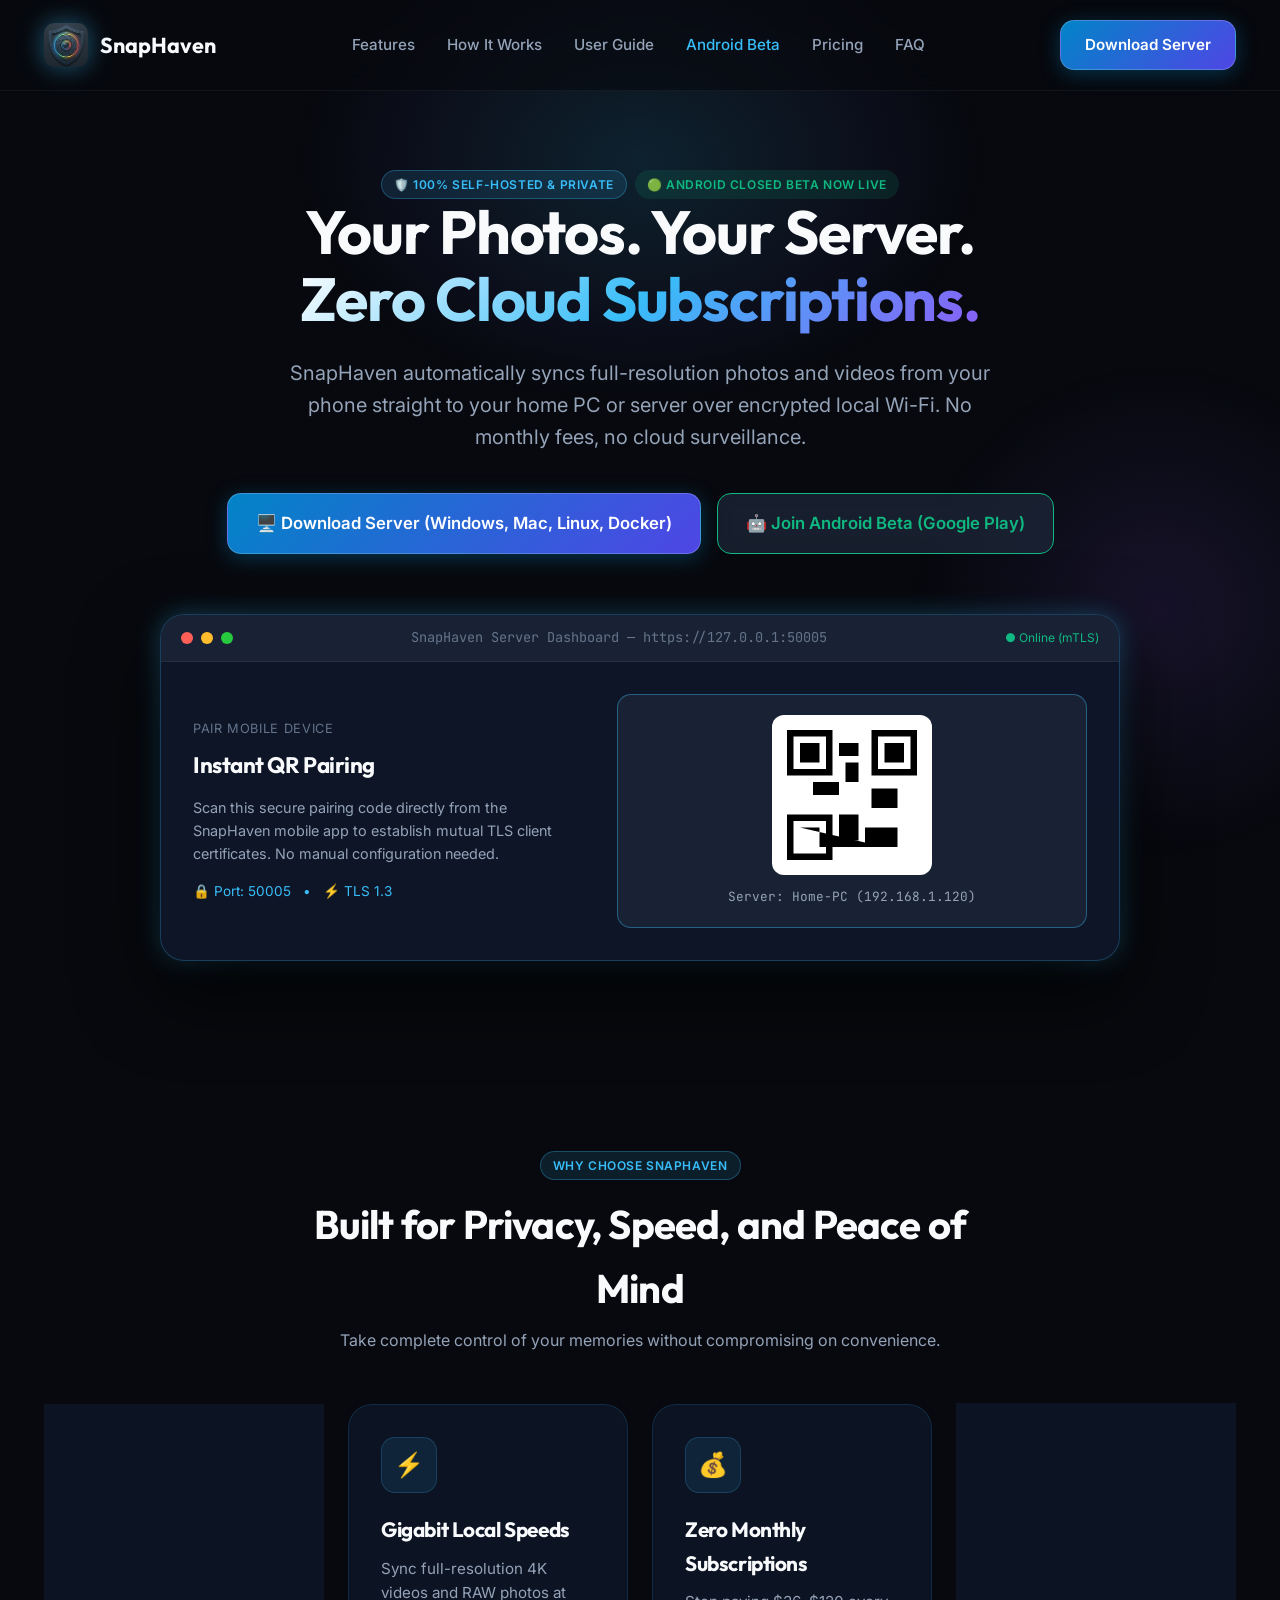
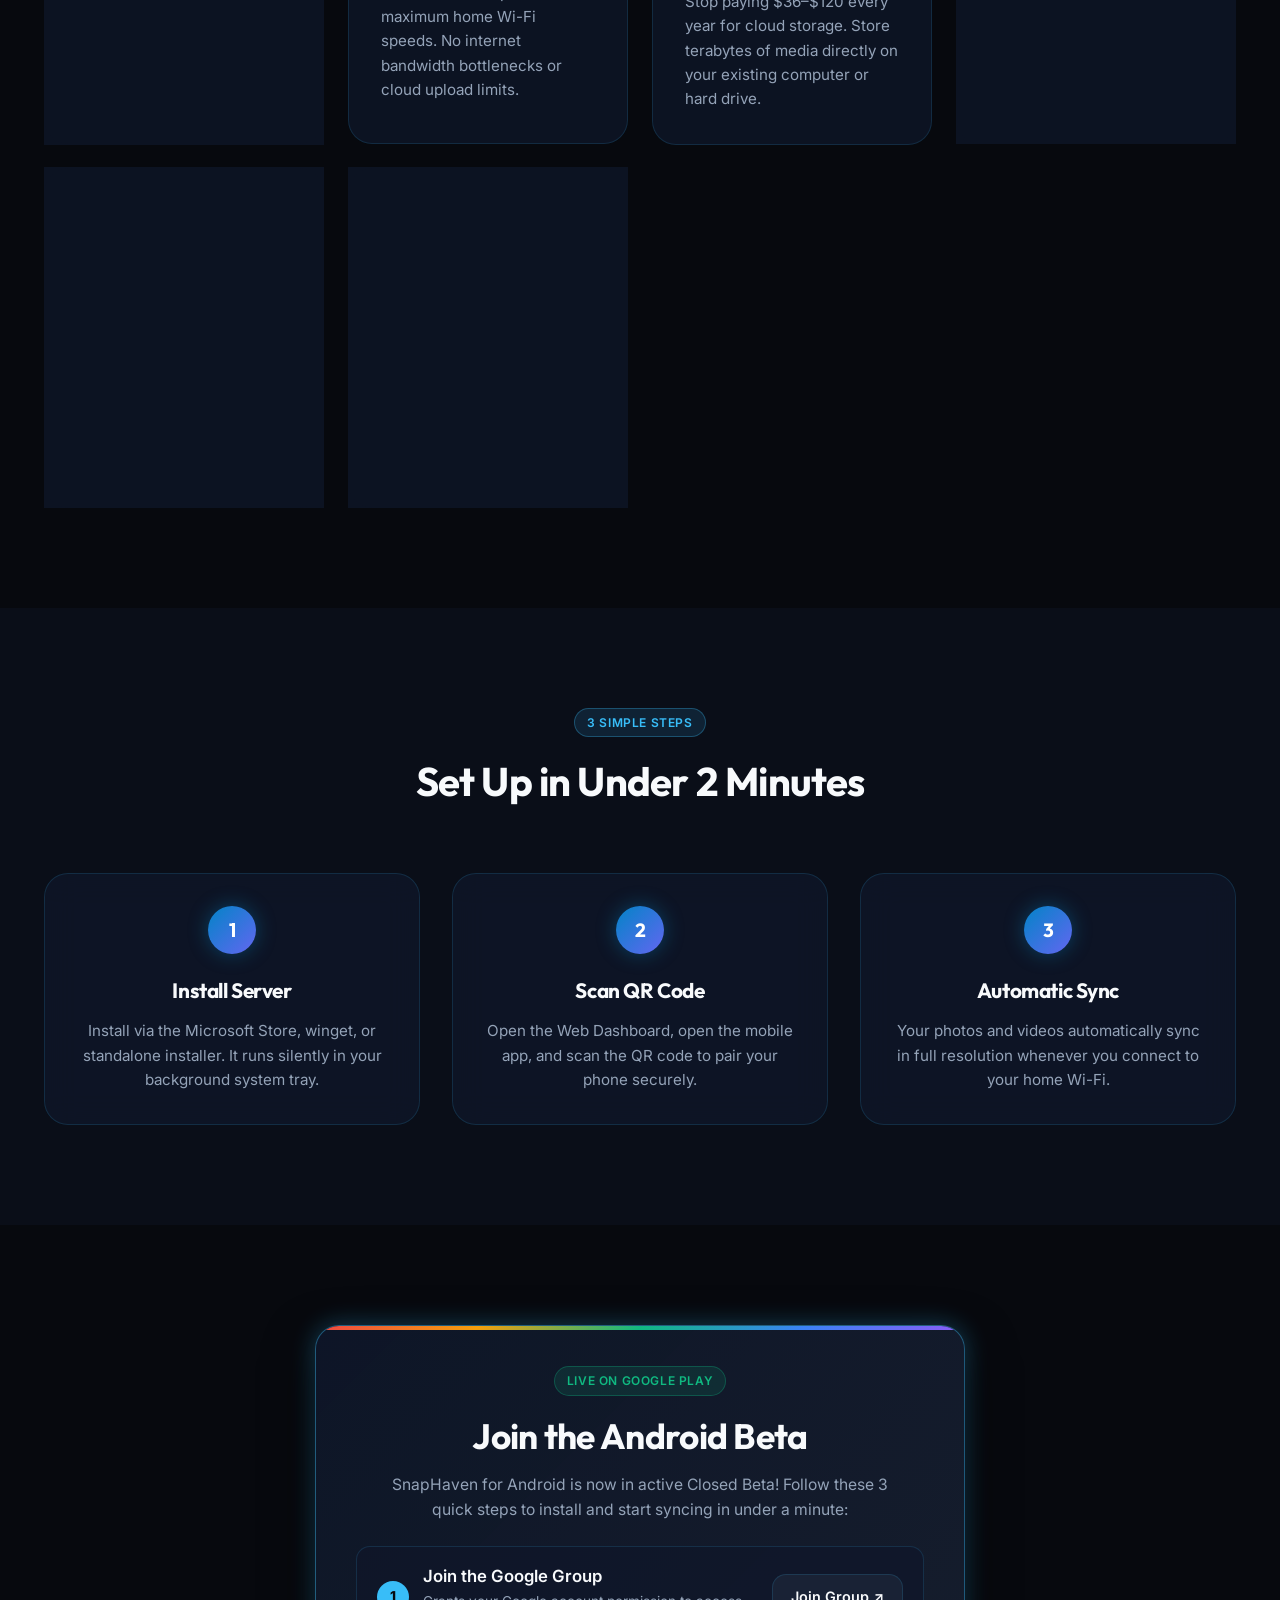
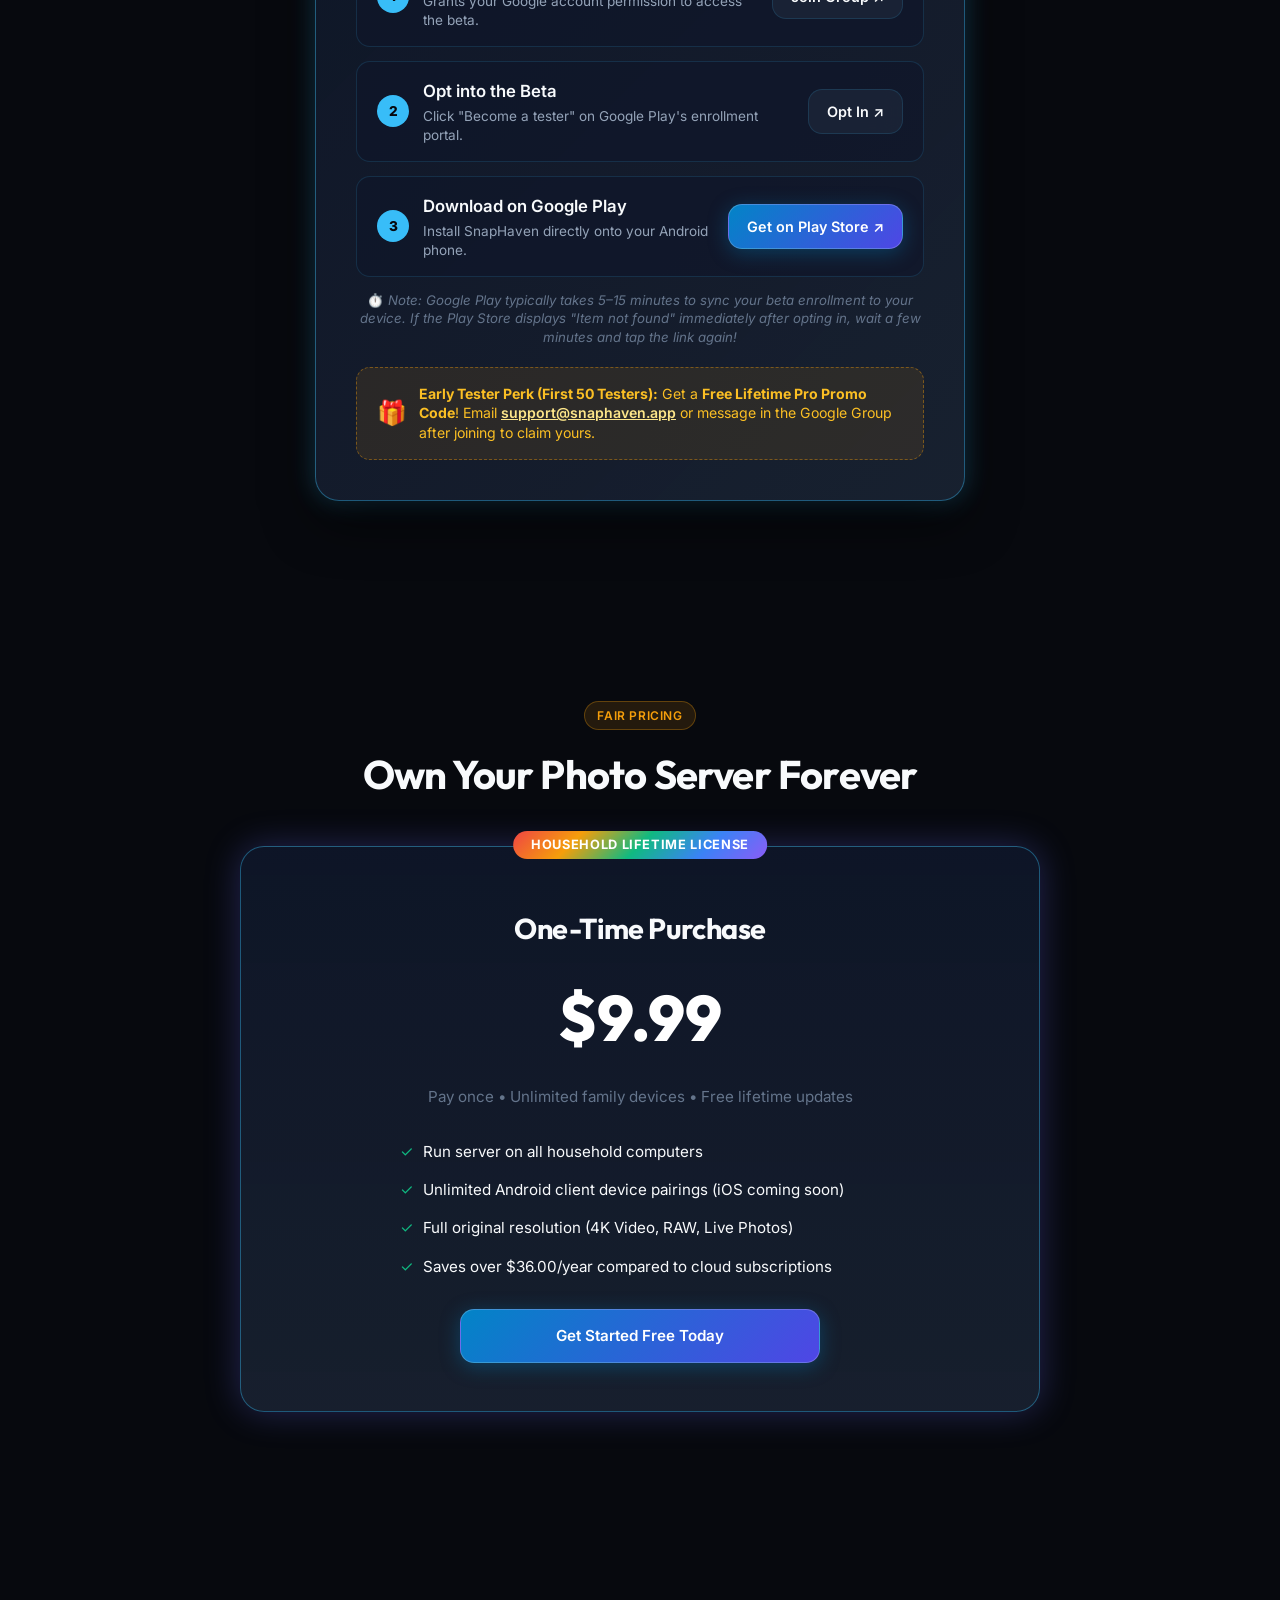
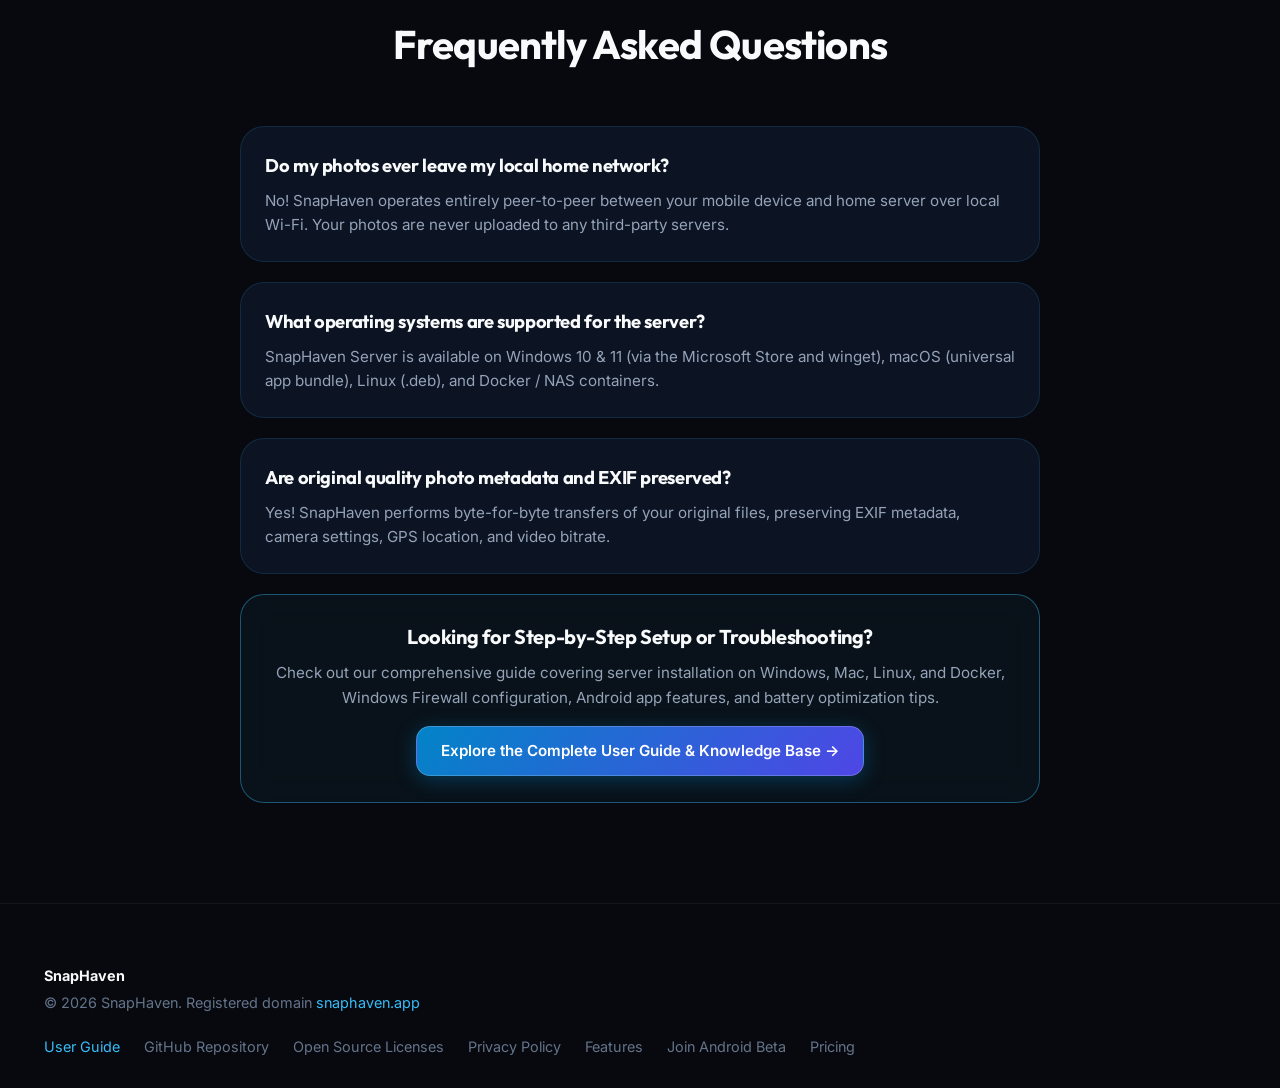
==== index.html @ 70e49cf5 "feat(website): add PC Vault & Storage Cleaner features, fix og:description meta tag, and clarify iOS" ====
<!DOCTYPE html>
<html lang="en">
<head>
    <meta charset="UTF-8">
    <meta name="viewport" content="width=device-width, initial-scale=1.0, maximum-scale=5.0, viewport-fit=cover">
    <title>SnapHaven — Secure Private Photo & Video Backup to Your Home Server</title>
    <meta name="description" content="SnapHaven automatically backs up full-resolution photos and videos from your mobile devices directly to your home PC or server over encrypted Wi-Fi. No cloud subscription fees.">
    <meta name="keywords" content="photo backup, self-hosted photo sync, home server photo backup, private icloud alternative, google photos alternative">
    
    <!-- Open Graph / Facebook / Twitter -->
    <meta property="og:type" content="website">
    <meta property="og:url" content="https://snaphaven.app/">
    <meta property="og:title" content="SnapHaven — Secure Private Photo Backup">
    <meta property="og:description" content="Direct, mTLS-encrypted photo and video backup to your own PC. Zero cloud fees. Total privacy.">
    
    <!-- Fonts -->
    <link rel="preconnect" href="https://fonts.googleapis.com">
    <link rel="preconnect" href="https://fonts.gstatic.com" crossorigin>
    <link href="https://fonts.googleapis.com/css2?family=Inter:wght@400;500;600;700&family=Outfit:wght@600;700;800&family=JetBrains+Mono:wght@400;500&display=swap" rel="stylesheet">
    
    <link rel="icon" type="image/png" href="favicon.png">
    <link rel="stylesheet" href="index.css">

    <!-- Cloudflare Turnstile Bot Defense -->
    <script src="https://challenges.cloudflare.com/turnstile/v0/api.js" async defer></script>
</head>
<body>

    <!-- Ambient Glowing Background Orbs -->
    <div class="ambient-glow">
        <div class="glow-orb-1"></div>
        <div class="glow-orb-2"></div>
    </div>

    <!-- Navigation Header -->
    <header class="navbar" id="navbar">
        <div class="container nav-container">
            <a href="#" class="nav-brand" id="nav-brand">
                <!-- Official SnapHaven Brand Emblem Mark -->
                <img src="logo.png?v=7" alt="SnapHaven Logo" class="brand-icon-img" width="44" height="44">
                <span>SnapHaven</span>
            </a>

            <ul class="nav-links">
                <li><a href="#features" class="nav-link">Features</a></li>
                <li><a href="#how-it-works" class="nav-link">How It Works</a></li>
                <li><a href="guide.html" class="nav-link">User Guide</a></li>
                <li><a href="#beta-signup" class="nav-link" style="color: var(--accent-cyan);">Android Beta</a></li>
                <li><a href="#pricing" class="nav-link">Pricing</a></li>
                <li><a href="#faq" class="nav-link">FAQ</a></li>
            </ul>

            <div class="nav-actions">
                <a href="download.html" class="btn btn-primary">
                    <span>Download Server</span>
                </a>
            </div>
        </div>
    </header>

    <!-- Main Hero Section -->
    <main>
        <section class="hero-section" id="download">
            <div class="container">
                <div class="hero-pill" style="display: flex; gap: 8px; justify-content: center; flex-wrap: wrap;">
                    <span class="badge-tag badge-cyan">
                        <span>🛡️ 100% Self-Hosted & Private</span>
                    </span>
                    <a href="#beta-signup" class="badge-tag badge-emerald" style="cursor: pointer; border: none; font-family: inherit; text-decoration: none;">
                        <span>🟢 Android Closed Beta Now Live</span>
                    </a>
                </div>
                
                <h1 class="hero-title">
                    Your Photos. Your Server.<br>
                    <span class="gradient-text">Zero Cloud Subscriptions.</span>
                </h1>
                
                <p class="hero-subtitle">
                    SnapHaven automatically syncs full-resolution photos and videos from your phone straight to your home PC or server over encrypted local Wi-Fi. No monthly fees, no cloud surveillance.
                </p>

                <!-- Download CTA Group -->
                <div class="hero-cta-group" style="justify-content: center; flex-wrap: wrap; gap: 16px;">
                    <a href="download.html" class="btn btn-primary btn-rainbow" style="padding: 16px 28px; font-size: 1.05rem;" id="btn-main-download">
                        <span>🖥️ Download Server (Windows, Mac, Linux, Docker)</span>
                    </a>
                    <a href="#beta-signup" class="btn btn-secondary" style="padding: 16px 28px; font-size: 1.05rem; border-color: var(--accent-emerald); color: var(--accent-emerald); text-decoration: none; display: inline-flex; align-items: center; justify-content: center;">
                        <span>🤖 Join Android Beta (Google Play)</span>
                    </a>
                </div>

                <!-- Interactive Live Setup Simulator -->
                <div class="demo-window">
                    <div class="window-header">
                        <div class="window-dots">
                            <span class="dot dot-red"></span>
                            <span class="dot dot-yellow"></span>
                            <span class="dot dot-green"></span>
                        </div>
                        <div class="window-title">SnapHaven Server Dashboard — https://127.0.0.1:50005</div>
                        <div style="font-size: 0.75rem; color: #10b981;">● Online (mTLS)</div>
                    </div>
                    <div class="window-body">
                        <div>
                            <div style="font-size: 0.8rem; color: var(--text-muted); text-transform: uppercase; letter-spacing: 0.05em; margin-bottom: 8px;">Pair Mobile Device</div>
                            <h3 style="font-size: 1.4rem; margin-bottom: 12px;">Instant QR Pairing</h3>
                            <p style="font-size: 0.9rem; color: var(--text-secondary); margin-bottom: 16px;">
                                Scan this secure pairing code directly from the SnapHaven mobile app to establish mutual TLS client certificates. No manual configuration needed.
                            </p>
                            <div style="display: flex; align-items: center; gap: 12px; font-size: 0.85rem; color: var(--accent-cyan);">
                                <span>🔒 Port: 50005</span>
                                <span>•</span>
                                <span>⚡ TLS 1.3</span>
                            </div>
                        </div>

                        <!-- Simulated QR Code Card -->
                        <div style="background: rgba(30, 41, 59, 0.7); border: 1px solid var(--border-highlight); border-radius: var(--radius-md); padding: 20px; text-align: center;">
                            <div style="background: #ffffff; padding: 12px; border-radius: 12px; width: 160px; height: 160px; margin: 0 auto 12px; display: flex; align-items: center; justify-content: center;">
                                <svg width="130" height="130" viewBox="0 0 100 100">
                                    <rect width="100" height="100" fill="white"/>
                                    <path d="M0 0h35v35H0zM65 0h35v35H65zM0 65h35v35H0z" fill="black"/>
                                    <path d="M5 5h25v25H5zM70 5h25v25H70zM5 70h25v25H5z" fill="white"/>
                                    <path d="M10 10h15v15H10zM75 10h15v15H75zM10 75h15v15H75z" fill="black"/>
                                    <path d="M40 10h15v10H40zM45 25h10v15H45zM20 40h20v10H20zM65 45h20v15H65zM40 65h15v20H40zM60 75h25v15H60z" fill="black"/>
                                </svg>
                            </div>
                            <div style="font-family: var(--font-mono); font-size: 0.8rem; color: var(--text-secondary);">Server: Home-PC (192.168.1.120)</div>
                        </div>
                    </div>
                </div>
            </div>
        </section>

        <!-- Features Grid -->
        <section id="features">
            <div class="container">
                <div style="text-align: center; max-width: 700px; margin: 0 auto 50px;">
                    <span class="badge-tag badge-cyan">Why Choose SnapHaven</span>
                    <h2 style="font-size: 2.5rem; margin-top: 12px;">Built for Privacy, Speed, and Peace of Mind</h2>
                    <p style="color: var(--text-secondary); margin-top: 8px;">Take complete control of your memories without compromising on convenience.</p>
                </div>

                <div class="features-grid">
                    <div class="glass-card">
                        <div class="feature-icon-box">🔒</div>
                        <h3 class="feature-title">End-to-End mTLS Security</h3>
                        <p class="feature-desc">Mutual TLS 1.3 encryption ensures only your paired mobile devices can connect to your server. No unauthorized access, ever.</p>
                    </div>

                    <div class="glass-card">
                        <div class="feature-icon-box">⚡</div>
                        <h3 class="feature-title">Gigabit Local Speeds</h3>
                        <p class="feature-desc">Sync full-resolution 4K videos and RAW photos at maximum home Wi-Fi speeds. No internet bandwidth bottlenecks or cloud upload limits.</p>
                    </div>

                    <div class="glass-card">
                        <div class="feature-icon-box">💰</div>
                        <h3 class="feature-title">Zero Monthly Subscriptions</h3>
                        <p class="feature-desc">Stop paying $36–$120 every year for cloud storage. Store terabytes of media directly on your existing computer or hard drive.</p>
                    </div>

                    <div class="glass-card">
                        <div class="feature-icon-box">🔋</div>
                        <h3 class="feature-title">Smart Background Sync</h3>
                        <p class="feature-desc">Set background sync constraints: trigger backups automatically when connected to your home Wi-Fi and plugged into power.</p>
                    </div>

                    <div class="glass-card">
                        <div class="feature-icon-box">🗄️</div>
                        <h3 class="feature-title">PC Vault &amp; Video Streaming</h3>
                        <p class="feature-desc">Browse your home PC photo library and stream 4K videos directly to your phone over local Wi-Fi without taking up mobile storage.</p>
                    </div>

                    <div class="glass-card">
                        <div class="feature-icon-box">🧹</div>
                        <h3 class="feature-title">Safe Storage Cleaner &amp; Restore</h3>
                        <p class="feature-desc">Safely free up gigabytes on your device. Preview backed-up photos before freeing up space, with one-tap batch restore anytime.</p>
                    </div>
                </div>
            </div>
        </section>

        <!-- How It Works Section -->
        <section id="how-it-works" style="background: rgba(15, 23, 42, 0.4);">
            <div class="container">
                <div style="text-align: center; max-width: 700px; margin: 0 auto;">
                    <span class="badge-tag badge-cyan">3 Simple Steps</span>
                    <h2 style="font-size: 2.5rem; margin-top: 12px;">Set Up in Under 2 Minutes</h2>
                </div>

                <div class="steps-container">
                    <div class="step-card glass-card">
                        <div class="step-number">1</div>
                        <h3 style="font-size: 1.3rem; margin-bottom: 12px;">Install Server</h3>
                        <p style="color: var(--text-secondary); font-size: 0.95rem;">Install via the Microsoft Store, winget, or standalone installer. It runs silently in your background system tray.</p>
                    </div>

                    <div class="step-card glass-card">
                        <div class="step-number">2</div>
                        <h3 style="font-size: 1.3rem; margin-bottom: 12px;">Scan QR Code</h3>
                        <p style="color: var(--text-secondary); font-size: 0.95rem;">Open the Web Dashboard, open the mobile app, and scan the QR code to pair your phone securely.</p>
                    </div>

                    <div class="step-card glass-card">
                        <div class="step-number">3</div>
                        <h3 style="font-size: 1.3rem; margin-bottom: 12px;">Automatic Sync</h3>
                        <p style="color: var(--text-secondary); font-size: 0.95rem;">Your photos and videos automatically sync in full resolution whenever you connect to your home Wi-Fi.</p>
                    </div>
                </div>
            </div>
        </section>

        <!-- Dedicated Beta Sign-Up Section -->
        <section id="beta-signup">
            <div class="container">
                <div class="beta-card">
                    <div style="text-align: center;">
                        <span class="badge-tag badge-emerald">Live on Google Play</span>
                        <h2 style="font-size: 2.2rem; margin-top: 12px; margin-bottom: 8px;">Join the Android Beta</h2>
                        <p style="color: var(--text-secondary); font-size: 0.98rem; max-width: 520px; margin: 0 auto;">
                            SnapHaven for Android is now in active Closed Beta! Follow these 3 quick steps to install and start syncing in under a minute:
                        </p>
                    </div>

                    <div class="beta-steps">
                        <!-- Step 1 -->
                        <div class="beta-step-item">
                            <div class="beta-step-info">
                                <div class="beta-step-badge">1</div>
                                <div>
                                    <div class="beta-step-title">Join the Google Group</div>
                                    <div class="beta-step-desc">Grants your Google account permission to access the beta.</div>
                                </div>
                            </div>
                            <a href="https://groups.google.com/g/snaphaven-beta-testers" target="_blank" rel="noopener noreferrer" class="btn btn-secondary beta-step-btn" style="padding: 10px 18px; font-size: 0.9rem;">
                                <span>Join Group ↗</span>
                            </a>
                        </div>

                        <!-- Step 2 -->
                        <div class="beta-step-item">
                            <div class="beta-step-info">
                                <div class="beta-step-badge">2</div>
                                <div>
                                    <div class="beta-step-title">Opt into the Beta</div>
                                    <div class="beta-step-desc">Click "Become a tester" on Google Play's enrollment portal.</div>
                                </div>
                            </div>
                            <a href="https://play.google.com/apps/testing/app.snaphaven" target="_blank" rel="noopener noreferrer" class="btn btn-secondary beta-step-btn" style="padding: 10px 18px; font-size: 0.9rem;">
                                <span>Opt In ↗</span>
                            </a>
                        </div>

                        <!-- Step 3 -->
                        <div class="beta-step-item">
                            <div class="beta-step-info">
                                <div class="beta-step-badge">3</div>
                                <div>
                                    <div class="beta-step-title">Download on Google Play</div>
                                    <div class="beta-step-desc">Install SnapHaven directly onto your Android phone.</div>
                                </div>
                            </div>
                            <a href="https://play.google.com/store/apps/details?id=app.snaphaven" target="_blank" rel="noopener noreferrer" class="btn btn-primary btn-rainbow beta-step-btn" style="padding: 10px 18px; font-size: 0.9rem;">
                                <span>Get on Play Store ↗</span>
                            </a>
                        </div>
                    </div>

                    <div style="font-size: 0.83rem; color: var(--text-muted); margin-top: 14px; text-align: center; line-height: 1.4;">
                        ⏱️ <em>Note: Google Play typically takes 5–15 minutes to sync your beta enrollment to your device. If the Play Store displays "Item not found" immediately after opting in, wait a few minutes and tap the link again!</em>
                    </div>

                    <div class="beta-perk-box">
                        <span style="font-size: 1.5rem;">🎁</span>
                        <div>
                            <strong>Early Tester Perk (First 50 Testers):</strong> Get a <strong>Free Lifetime Pro Promo Code</strong>! Email <a href="mailto:support@snaphaven.app?subject=SnapHaven%20Beta%20Pro%20Code%20Request" style="color: #fde68a; font-weight: 600; text-decoration: underline;">support@snaphaven.app</a> or message in the Google Group after joining to claim yours.
                        </div>
                    </div>
                </div>
            </div>
        </section>

        <!-- Pricing / Lifetime Household License -->
        <section id="pricing">
            <div class="container">
                <div style="text-align: center; max-width: 700px; margin: 0 auto;">
                    <span class="badge-tag badge-amber">Fair Pricing</span>
                    <h2 style="font-size: 2.5rem; margin-top: 12px;">Own Your Photo Server Forever</h2>
                </div>

                <div class="pricing-box">
                    <div class="pricing-badge">Household Lifetime License</div>
                    <h3 style="font-size: 1.8rem; margin-top: 10px;">One-Time Purchase</h3>
                    <div class="price-display">$9.99</div>
                    <div class="price-subtext">Pay once • Unlimited family devices • Free lifetime updates</div>
                    
                    <ul style="list-style: none; max-width: 480px; margin: 30px auto; text-align: left; display: grid; gap: 14px; font-size: 0.95rem;">
                        <li style="display: flex; align-items: center; gap: 10px;">
                            <span style="color: var(--accent-emerald);">✓</span> Run server on all household computers
                        </li>
                        <li style="display: flex; align-items: center; gap: 10px;">
                            <span style="color: var(--accent-emerald);">✓</span> Unlimited Android client device pairings (iOS coming soon)
                        </li>
                        <li style="display: flex; align-items: center; gap: 10px;">
                            <span style="color: var(--accent-emerald);">✓</span> Full original resolution (4K Video, RAW, Live Photos)
                        </li>
                        <li style="display: flex; align-items: center; gap: 10px;">
                            <span style="color: var(--accent-emerald);">✓</span> Saves over $36.00/year compared to cloud subscriptions
                        </li>
                    </ul>

                    <a href="download.html" class="btn btn-primary btn-rainbow" style="width: 100%; max-width: 360px; padding: 14px;">
                        <span>Get Started Free Today</span>
                    </a>
                </div>
            </div>
        </section>

        <!-- FAQ Section -->
        <section id="faq">
            <div class="container">
                <div style="text-align: center; max-width: 700px; margin: 0 auto 50px;">
                    <h2 style="font-size: 2.5rem;">Frequently Asked Questions</h2>
                </div>

                <div style="max-width: 800px; margin: 0 auto; display: grid; gap: 20px;">
                    <div class="glass-card" style="padding: 24px;">
                        <h3 style="font-size: 1.15rem; margin-bottom: 8px;">Do my photos ever leave my local home network?</h3>
                        <p style="color: var(--text-secondary); font-size: 0.95rem;">No! SnapHaven operates entirely peer-to-peer between your mobile device and home server over local Wi-Fi. Your photos are never uploaded to any third-party servers.</p>
                    </div>

                    <div class="glass-card" style="padding: 24px;">
                        <h3 style="font-size: 1.15rem; margin-bottom: 8px;">What operating systems are supported for the server?</h3>
                        <p style="color: var(--text-secondary); font-size: 0.95rem;">SnapHaven Server is available on Windows 10 & 11 (via the Microsoft Store and winget), macOS (universal app bundle), Linux (.deb), and Docker / NAS containers.</p>
                    </div>

                    <div class="glass-card" style="padding: 24px;">
                        <h3 style="font-size: 1.15rem; margin-bottom: 8px;">Are original quality photo metadata and EXIF preserved?</h3>
                        <p style="color: var(--text-secondary); font-size: 0.95rem;">Yes! SnapHaven performs byte-for-byte transfers of your original files, preserving EXIF metadata, camera settings, GPS location, and video bitrate.</p>
                    </div>

                    <!-- User Guide Callout Card -->
                    <div class="glass-card" style="padding: 26px; border-color: var(--border-highlight); background: rgba(56, 189, 248, 0.05); text-align: center;">
                        <h3 style="font-size: 1.25rem; margin-bottom: 8px;">Looking for Step-by-Step Setup or Troubleshooting?</h3>
                        <p style="color: var(--text-secondary); font-size: 0.95rem; margin-bottom: 16px;">
                            Check out our comprehensive guide covering server installation on Windows, Mac, Linux, and Docker, Windows Firewall configuration, Android app features, and battery optimization tips.
                        </p>
                        <a href="guide.html" class="btn btn-primary btn-rainbow" style="display: inline-flex; padding: 12px 24px;">
                            <span>Explore the Complete User Guide &amp; Knowledge Base →</span>
                        </a>
                    </div>
                </div>
            </div>
        </section>
    </main>

    <!-- Mobile App "Coming Soon" Modal with Integrated Beta Signup -->
    <div id="appModal" class="modal-overlay">
        <div class="modal-card">
            <button class="modal-close-btn" onclick="closeAppModal()">&times;</button>
            <div style="font-size: 3rem; margin-bottom: 12px;" id="modalAppIcon">🤖</div>
            <h3 style="font-size: 1.5rem; margin-bottom: 6px;" id="modalTitle">SnapHaven for Android</h3>
            <div class="badge-tag badge-amber" style="margin-bottom: 14px;" id="modalBadge">Coming Soon to Google Play</div>
            
            <p style="color: var(--text-secondary); font-size: 0.95rem; margin-bottom: 20px;" id="modalBody">
                The SnapHaven Android application is currently in closed testing. Enter your email below to receive an early access invite link via Google Play!
            </p>

            <form id="modalBetaForm" class="beta-form-group" onsubmit="handleBetaSubmit(event, 'modalBetaForm')">
                <input type="text" name="company_website" style="display:none;" tabindex="-1" autocomplete="off">
                <input type="hidden" name="platform" id="modalPlatformInput" value="android">

                <div style="display: flex; gap: 8px; flex-direction: column;">
                    <input type="email" name="email" class="beta-input" placeholder="you@example.com" required style="width: 100%;">
                    <div style="font-size: 0.78rem; color: var(--text-muted); text-align: left;">
                        💡 Requires the Google Play Store account email on your phone.
                    </div>
                    <button type="submit" class="btn btn-primary btn-rainbow" style="width: 100%; padding: 12px; margin-top: 4px;">
                        <span>Request Beta Access</span>
                    </button>
                </div>

                <div id="modalBetaStatus" class="beta-status-msg"></div>
            </form>
        </div>
    </div>

    <!-- Footer -->
    <footer>
        <div class="container footer-container">
            <div>
                <div style="font-weight: 700; color: var(--text-primary); margin-bottom: 4px;">SnapHaven</div>
                <div>© 2026 SnapHaven. Registered domain <a href="https://snaphaven.app" style="color: var(--accent-cyan); text-decoration: none;">snaphaven.app</a></div>
            </div>
            
            <div class="footer-links">
                <a href="guide.html" class="footer-link" style="color: var(--accent-cyan);">User Guide</a>
                <a href="https://github.com/jonricha/snaphaven-server" target="_blank" class="footer-link">GitHub Repository</a>
                <a href="THIRD_PARTY_NOTICES.txt" target="_blank" class="footer-link">Open Source Licenses</a>
                <a href="privacy.html" class="footer-link">Privacy Policy</a>
                <a href="#features" class="footer-link">Features</a>
                <a href="#beta-signup" class="footer-link">Join Android Beta</a>
                <a href="#pricing" class="footer-link">Pricing</a>
            </div>
        </div>
    </footer>

    <script src="app.js"></script>
</body>
</html>
---- index.css ----
/* ==========================================================================
   SnapHaven Website Design System & Global Styles
   ========================================================================== */

:root {
    /* Color Palette */
    --bg-dark: #07090e;
    --bg-card: rgba(15, 23, 42, 0.75);
    --bg-card-hover: rgba(30, 41, 59, 0.85);
    --bg-input: #0f172a;
    --border-color: rgba(56, 189, 248, 0.15);
    --border-highlight: rgba(56, 189, 248, 0.4);
    
    --text-primary: #f8fafc;
    --text-secondary: #94a3b8;
    --text-muted: #64748b;
    
    --accent-cyan: #38bdf8;
    --accent-indigo: #6366f1;
    --accent-emerald: #10b981;
    --accent-amber: #f59e0b;
    --accent-rose: #f43f5e;
    
    --rainbow-gradient: linear-gradient(135deg, #ef4444 0%, #f59e0b 25%, #10b981 50%, #3b82f6 75%, #8b5cf6 100%);
    --cyan-glow: 0 0 25px rgba(56, 189, 248, 0.35);
    --purple-glow: 0 0 35px rgba(99, 102, 241, 0.3);
    
    --font-heading: 'Outfit', -apple-system, BlinkMacSystemFont, 'Segoe UI', Roboto, sans-serif;
    --font-body: 'Inter', -apple-system, BlinkMacSystemFont, 'Segoe UI', Roboto, sans-serif;
    --font-mono: 'JetBrains Mono', 'Fira Code', monospace;
    
    --radius-sm: 8px;
    --radius-md: 14px;
    --radius-lg: 24px;
    --radius-full: 9999px;
    
    --transition-fast: 0.2s cubic-bezier(0.4, 0, 0.2, 1);
    --transition-smooth: 0.3s cubic-bezier(0.16, 1, 0.3, 1);
}

/* Reset & Base Setup */
*, *::before, *::after {
    box-sizing: border-box;
    margin: 0;
    padding: 0;
}

html {
    scroll-behavior: smooth;
    font-size: 16px;
}

body {
    background-color: var(--bg-dark);
    color: var(--text-primary);
    font-family: var(--font-body);
    line-height: 1.6;
    overflow-x: hidden;
    -webkit-font-smoothing: antialiased;
}

/* Background Ambient Glows */
.ambient-glow {
    position: fixed;
    top: 0;
    left: 0;
    width: 100vw;
    height: 100vh;
    pointer-events: none;
    z-index: 0;
    overflow: hidden;
}

.glow-orb-1 {
    position: absolute;
    top: -10%;
    left: 50%;
    transform: translateX(-50%);
    width: 700px;
    height: 500px;
    background: radial-gradient(ellipse at center, rgba(56, 189, 248, 0.14) 0%, rgba(99, 102, 241, 0.05) 50%, transparent 70%);
    pointer-events: none;
}

.glow-orb-2 {
    position: absolute;
    top: 40%;
    right: -10%;
    width: 500px;
    height: 500px;
    background: radial-gradient(ellipse at center, rgba(139, 92, 246, 0.12) 0%, transparent 70%);
    pointer-events: none;
}

/* Typography */
h1, h2, h3, h4, h5, h6 {
    font-family: var(--font-heading);
    font-weight: 700;
    letter-spacing: -0.02em;
    color: var(--text-primary);
}

.gradient-text {
    background: linear-gradient(135deg, #ffffff 0%, #38bdf8 50%, #8b5cf6 100%);
    -webkit-background-clip: text;
    -webkit-text-fill-color: transparent;
}

.rainbow-text {
    background: var(--rainbow-gradient);
    -webkit-background-clip: text;
    -webkit-text-fill-color: transparent;
}

/* Layout Containers */
.container {
    width: 100%;
    max-width: 1240px;
    margin: 0 auto;
    padding: 0 24px;
    position: relative;
    z-index: 1;
}

section {
    padding: 100px 0;
    position: relative;
}

/* Navbar */
.navbar {
    position: fixed;
    top: 0;
    left: 0;
    width: 100%;
    z-index: 100;
    padding: 20px 0;
    transition: var(--transition-smooth);
    background: rgba(7, 9, 14, 0.6);
    -webkit-backdrop-filter: blur(16px);
    backdrop-filter: blur(16px);
    border-bottom: 1px solid rgba(255, 255, 255, 0.05);
}

.navbar.scrolled {
    padding: 14px 0;
    background: rgba(7, 9, 14, 0.92);
    border-bottom: 1px solid var(--border-color);
}

.nav-container {
    display: flex;
    align-items: center;
    justify-content: space-between;
}

.nav-brand {
    display: flex;
    align-items: center;
    gap: 12px;
    text-decoration: none;
    color: var(--text-primary);
    font-family: var(--font-heading);
    font-size: 1.35rem;
    font-weight: 700;
}

.brand-icon-img {
    width: 44px;
    height: 44px;
    max-width: 44px;
    max-height: 44px;
    flex-shrink: 0;
    border-radius: 10px;
    object-fit: cover;
    filter: drop-shadow(0 0 12px rgba(56, 189, 248, 0.45));
}

.nav-links {
    display: flex;
    align-items: center;
    gap: 32px;
    list-style: none;
}

.nav-link {
    color: var(--text-secondary);
    text-decoration: none;
    font-weight: 500;
    font-size: 0.95rem;
    transition: var(--transition-fast);
}

.nav-link:hover {
    color: var(--accent-cyan);
}

.nav-actions {
    display: flex;
    align-items: center;
    gap: 16px;
}

/* Buttons */
.btn {
    display: inline-flex;
    align-items: center;
    justify-content: center;
    gap: 10px;
    padding: 12px 24px;
    border-radius: var(--radius-md);
    font-weight: 600;
    font-size: 0.95rem;
    text-decoration: none;
    cursor: pointer;
    border: none;
    transition: var(--transition-smooth);
}

.btn-primary {
    background: linear-gradient(135deg, #0284c7 0%, #4f46e5 100%);
    color: #ffffff;
    box-shadow: 0 4px 20px rgba(2, 132, 199, 0.35);
    border: 1px solid rgba(255, 255, 255, 0.2);
}

.btn-primary:hover {
    transform: translateY(-2px);
    box-shadow: 0 8px 30px rgba(2, 132, 199, 0.5);
    background: linear-gradient(135deg, #0369a1 0%, #4338ca 100%);
}

.btn-secondary {
    background: rgba(30, 41, 59, 0.7);
    color: var(--text-primary);
    border: 1px solid var(--border-color);
    -webkit-backdrop-filter: blur(10px);
    backdrop-filter: blur(10px);
}

.btn-secondary:hover {
    background: rgba(51, 65, 85, 0.9);
    border-color: var(--border-highlight);
    transform: translateY(-2px);
}

.badge-tag {
    display: inline-flex;
    align-items: center;
    gap: 6px;
    padding: 4px 12px;
    border-radius: var(--radius-full);
    font-size: 0.75rem;
    font-weight: 600;
    letter-spacing: 0.05em;
    text-transform: uppercase;
}

.badge-cyan {
    background: rgba(56, 189, 248, 0.12);
    color: var(--accent-cyan);
    border: 1px solid rgba(56, 189, 248, 0.3);
}

.badge-amber {
    background: rgba(245, 158, 11, 0.12);
    color: var(--accent-amber);
    border: 1px solid rgba(245, 158, 11, 0.3);
}

.badge-emerald {
    background: rgba(16, 185, 129, 0.12);
    color: var(--accent-emerald);
    border: 1px solid rgba(16, 185, 129, 0.3);
}

/* Hero Section */
.hero-section {
    padding-top: 170px;
    padding-bottom: 90px;
    text-align: center;
}

.hero-title {
    font-size: 3.8rem;
    line-height: 1.1;
    margin-bottom: 24px;
    max-width: 900px;
    margin-left: auto;
    margin-right: auto;
}

.hero-subtitle {
    font-size: 1.25rem;
    color: var(--text-secondary);
    max-width: 720px;
    margin: 0 auto 40px;
    font-weight: 400;
}

.hero-cta-group {
    display: flex;
    align-items: center;
    justify-content: center;
    gap: 16px;
    flex-wrap: wrap;
    margin-bottom: 60px;
}

/* Glass Cards */
.glass-card {
    background: var(--bg-card);
    border: 1px solid var(--border-color);
    border-radius: var(--radius-lg);
    padding: 32px;
    -webkit-backdrop-filter: blur(16px);
    backdrop-filter: blur(16px);
    transition: var(--transition-smooth);
    position: relative;
    overflow: hidden;
}

.glass-card:hover {
    background: var(--bg-card-hover);
    border-color: var(--border-highlight);
    transform: translateY(-4px);
    box-shadow: 0 20px 40px rgba(0, 0, 0, 0.5);
}

/* Hero Demo Mockup */
.demo-window {
    max-width: 960px;
    margin: 0 auto;
    border-radius: var(--radius-lg);
    background: rgba(15, 23, 42, 0.95);
    border: 1px solid rgba(56, 189, 248, 0.25);
    box-shadow: 0 30px 80px rgba(0, 0, 0, 0.8), var(--cyan-glow);
    overflow: hidden;
    text-align: left;
}

.window-header {
    background: rgba(30, 41, 59, 0.7);
    padding: 12px 20px;
    display: flex;
    align-items: center;
    justify-content: space-between;
    border-bottom: 1px solid rgba(255, 255, 255, 0.05);
}

.window-dots {
    display: flex;
    gap: 8px;
}

.dot {
    width: 12px;
    height: 12px;
    border-radius: 50%;
}
.dot-red { background: #ff5f56; }
.dot-yellow { background: #ffbd2e; }
.dot-green { background: #27c93f; }

.window-title {
    font-size: 0.85rem;
    color: var(--text-muted);
    font-family: var(--font-mono);
}

.window-body {
    padding: 32px;
    display: grid;
    grid-template-columns: 1fr 1.2fr;
    gap: 32px;
    align-items: center;
}

/* Features Grid */
.features-grid {
    display: grid;
    grid-template-columns: repeat(auto-fit, minmax(280px, 1fr));
    gap: 24px;
    margin-top: 50px;
}

.feature-icon-box {
    width: 56px;
    height: 56px;
    border-radius: var(--radius-md);
    background: rgba(56, 189, 248, 0.1);
    border: 1px solid rgba(56, 189, 248, 0.2);
    display: flex;
    align-items: center;
    justify-content: center;
    font-size: 1.5rem;
    margin-bottom: 20px;
    color: var(--accent-cyan);
}

.feature-title {
    font-size: 1.3rem;
    margin-bottom: 10px;
}

.feature-desc {
    color: var(--text-secondary);
    font-size: 0.95rem;
}

/* How It Works Steps */
.steps-container {
    display: grid;
    grid-template-columns: repeat(3, 1fr);
    gap: 32px;
    margin-top: 60px;
}

.step-card {
    text-align: center;
    position: relative;
}

.step-number {
    width: 48px;
    height: 48px;
    border-radius: 50%;
    background: linear-gradient(135deg, #0284c7, #6366f1);
    color: #ffffff;
    font-family: var(--font-heading);
    font-weight: 700;
    font-size: 1.2rem;
    display: flex;
    align-items: center;
    justify-content: center;
    margin: 0 auto 20px;
    box-shadow: 0 0 20px rgba(2, 132, 199, 0.4);
}

/* Savings Calculator Section */
.pricing-box {
    background: linear-gradient(180deg, rgba(15, 23, 42, 0.9) 0%, rgba(30, 41, 59, 0.7) 100%);
    border: 1px solid var(--border-highlight);
    border-radius: var(--radius-lg);
    padding: 48px;
    max-width: 800px;
    margin: 40px auto 0;
    position: relative;
    box-shadow: var(--purple-glow);
    text-align: center;
}

.pricing-badge {
    position: absolute;
    top: -16px;
    left: 50%;
    transform: translateX(-50%);
    background: var(--rainbow-gradient);
    color: #ffffff;
    padding: 4px 18px;
    border-radius: var(--radius-full);
    font-size: 0.8rem;
    font-weight: 700;
    text-transform: uppercase;
    letter-spacing: 0.05em;
}

.price-display {
    font-size: 4rem;
    font-family: var(--font-heading);
    font-weight: 800;
    color: #ffffff;
    margin: 16px 0;
}

.price-subtext {
    color: var(--text-muted);
    font-size: 0.95rem;
}

/* Modal Popup */
.modal-overlay {
    position: fixed;
    top: 0;
    left: 0;
    width: 100vw;
    height: 100vh;
    background: rgba(7, 9, 14, 0.85);
    backdrop-filter: blur(8px);
    display: flex;
    align-items: center;
    justify-content: center;
    z-index: 1000;
    opacity: 0;
    pointer-events: none;
    transition: var(--transition-smooth);
}

.modal-overlay.active {
    opacity: 1;
    pointer-events: auto;
}

.modal-card {
    background: #0f172a;
    border: 1px solid var(--border-highlight);
    border-radius: var(--radius-lg);
    padding: 36px;
    max-width: 480px;
    width: 90%;
    text-align: center;
    box-shadow: 0 25px 60px rgba(0,0,0,0.8);
    position: relative;
}

.modal-close-btn {
    position: absolute;
    top: 16px;
    right: 16px;
    background: transparent;
    border: none;
    color: var(--text-muted);
    font-size: 1.5rem;
    cursor: pointer;
}

.modal-close-btn:hover {
    color: var(--text-primary);
}

/* ==========================================================================
   Beta Sign-Up Card & Form Styling
   ========================================================================== */
.beta-card {
    background: linear-gradient(135deg, rgba(15, 23, 42, 0.9) 0%, rgba(30, 41, 59, 0.75) 100%);
    border: 1px solid var(--border-highlight);
    border-radius: var(--radius-lg);
    padding: 40px;
    max-width: 650px;
    margin: 0 auto;
    box-shadow: 0 20px 50px rgba(0, 0, 0, 0.6), var(--cyan-glow);
    position: relative;
    overflow: hidden;
}

.beta-card::before {
    content: '';
    position: absolute;
    top: 0;
    left: 0;
    width: 100%;
    height: 4px;
    background: var(--rainbow-gradient);
}

.beta-form-group {
    display: flex;
    flex-direction: column;
    gap: 14px;
    margin-top: 24px;
    text-align: left;
}

.beta-input-wrapper {
    display: flex;
    gap: 10px;
    flex-wrap: wrap;
}

.beta-input {
    flex: 1;
    min-width: 260px;
    background: var(--bg-input);
    border: 1px solid var(--border-color);
    border-radius: var(--radius-md);
    padding: 14px 18px;
    color: var(--text-primary);
    font-family: var(--font-body);
    font-size: 1rem;
    outline: none;
    transition: var(--transition-fast);
}

.beta-input:focus {
    border-color: var(--accent-cyan);
    box-shadow: 0 0 12px rgba(56, 189, 248, 0.25);
}

.beta-select {
    background: var(--bg-input);
    border: 1px solid var(--border-color);
    border-radius: var(--radius-md);
    padding: 14px 18px;
    color: var(--text-primary);
    font-family: var(--font-body);
    font-size: 0.95rem;
    outline: none;
    cursor: pointer;
    transition: var(--transition-fast);
}

.beta-select:focus {
    border-color: var(--accent-cyan);
}

.turnstile-wrapper {
    display: flex;
    justify-content: center;
    margin: 12px 0;
    min-height: 65px;
}

/* Status Feedback Alerts */
.beta-status-msg {
    display: none;
    padding: 14px 18px;
    border-radius: var(--radius-md);
    font-size: 0.95rem;
    margin-top: 16px;
    text-align: center;
    line-height: 1.5;
}

.beta-status-msg.success {
    display: block;
    background: rgba(16, 185, 129, 0.15);
    border: 1px solid var(--accent-emerald);
    color: #34d399;
}

.beta-status-msg.error {
    display: block;
    background: rgba(244, 63, 94, 0.15);
    border: 1px solid var(--accent-rose);
    color: #fb7185;
}

.beta-status-msg.info {
    display: block;
    background: rgba(56, 189, 248, 0.15);
    border: 1px solid var(--accent-cyan);
    color: #7dd3fc;
}

/* Beta Steps Cards */
.beta-steps {
    display: flex;
    flex-direction: column;
    gap: 14px;
    margin-top: 24px;
    text-align: left;
}

.beta-step-item {
    display: flex;
    align-items: center;
    justify-content: space-between;
    gap: 16px;
    background: rgba(15, 23, 42, 0.6);
    border: 1px solid var(--border-color);
    border-radius: var(--radius-md);
    padding: 16px 20px;
    transition: var(--transition-fast);
}

.beta-step-item:hover {
    border-color: var(--border-highlight);
    background: rgba(30, 41, 59, 0.75);
}

.beta-step-info {
    display: flex;
    align-items: center;
    gap: 14px;
}

.beta-step-badge {
    background: var(--accent-cyan);
    color: #07090e;
    font-weight: 800;
    font-size: 0.85rem;
    width: 32px;
    height: 32px;
    border-radius: 50%;
    display: flex;
    align-items: center;
    justify-content: center;
    flex-shrink: 0;
}

.beta-step-title {
    font-size: 1.05rem;
    font-weight: 600;
    color: var(--text-primary);
    margin-bottom: 2px;
}

.beta-step-desc {
    font-size: 0.85rem;
    color: var(--text-secondary);
    line-height: 1.4;
}

.beta-step-btn {
    white-space: nowrap;
    flex-shrink: 0;
    text-decoration: none;
    display: inline-flex;
    align-items: center;
    justify-content: center;
}

.beta-perk-box {
    background: rgba(245, 158, 11, 0.1);
    border: 1px dashed rgba(245, 158, 11, 0.4);
    border-radius: var(--radius-md);
    padding: 16px 20px;
    margin-top: 20px;
    font-size: 0.88rem;
    color: #fbbf24;
    display: flex;
    align-items: center;
    gap: 12px;
    line-height: 1.4;
    text-align: left;
}

/* Footer */
footer {
    padding: 60px 0 30px;
    border-top: 1px solid rgba(255, 255, 255, 0.05);
    color: var(--text-muted);
    font-size: 0.9rem;
}

.footer-container {
    display: flex;
    align-items: center;
    justify-content: space-between;
    flex-wrap: wrap;
    gap: 20px;
}

.footer-links {
    display: flex;
    gap: 24px;
}

.footer-link {
    color: var(--text-muted);
    text-decoration: none;
    transition: var(--transition-fast);
}

.footer-link:hover {
    color: var(--accent-cyan);
}

/* Responsive Breakpoints */
@media (max-width: 992px) {
    .hero-title { font-size: 2.8rem; }
    .window-body { grid-template-columns: 1fr; }
    .steps-container { grid-template-columns: 1fr; }
}

@media (max-width: 768px) {
    .nav-links { display: none; }
    .hero-title { font-size: 2.2rem; }
    .hero-subtitle { font-size: 1.05rem; }
    section { padding: 60px 0; }
    .beta-input-wrapper { flex-direction: column; }
}

@media (max-width: 640px) {
    .beta-step-item {
        flex-direction: column;
        align-items: stretch;
        gap: 12px;
    }
    .beta-step-btn {
        width: 100%;
        text-align: center;
    }
}
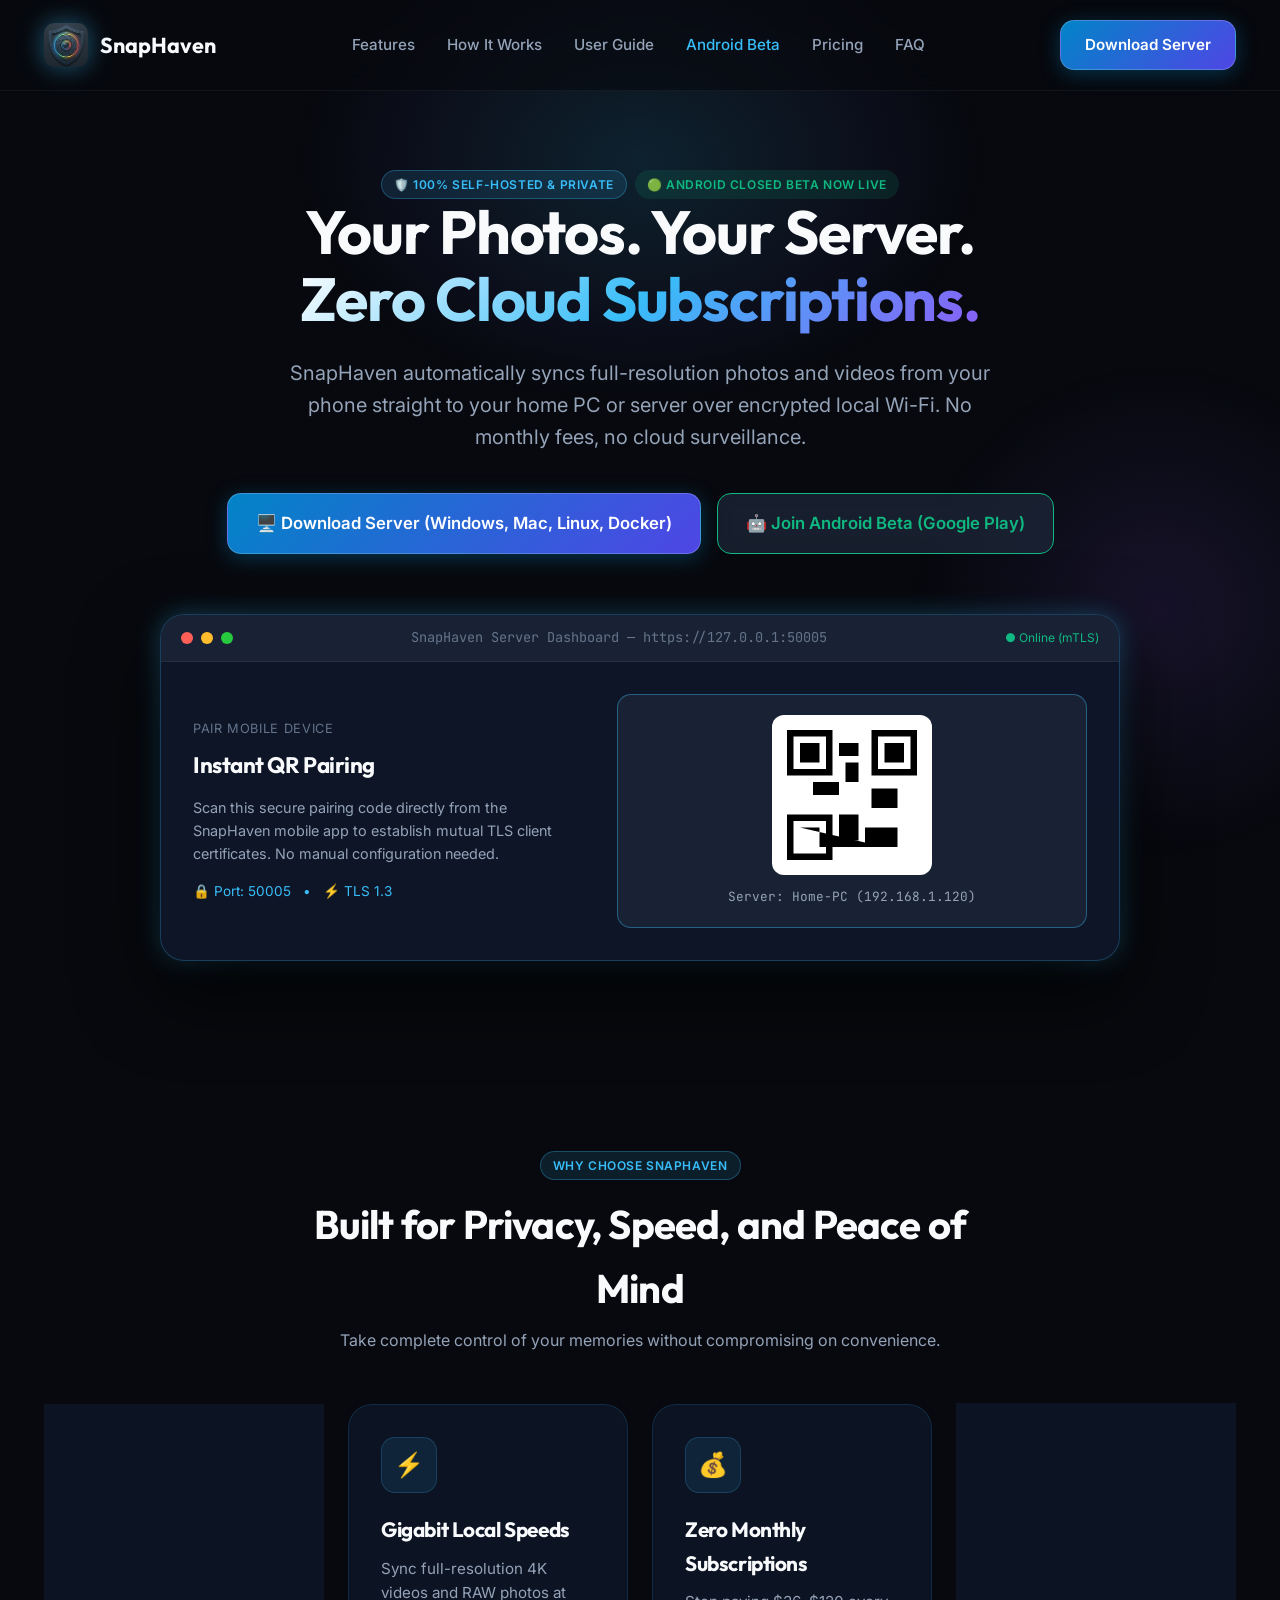
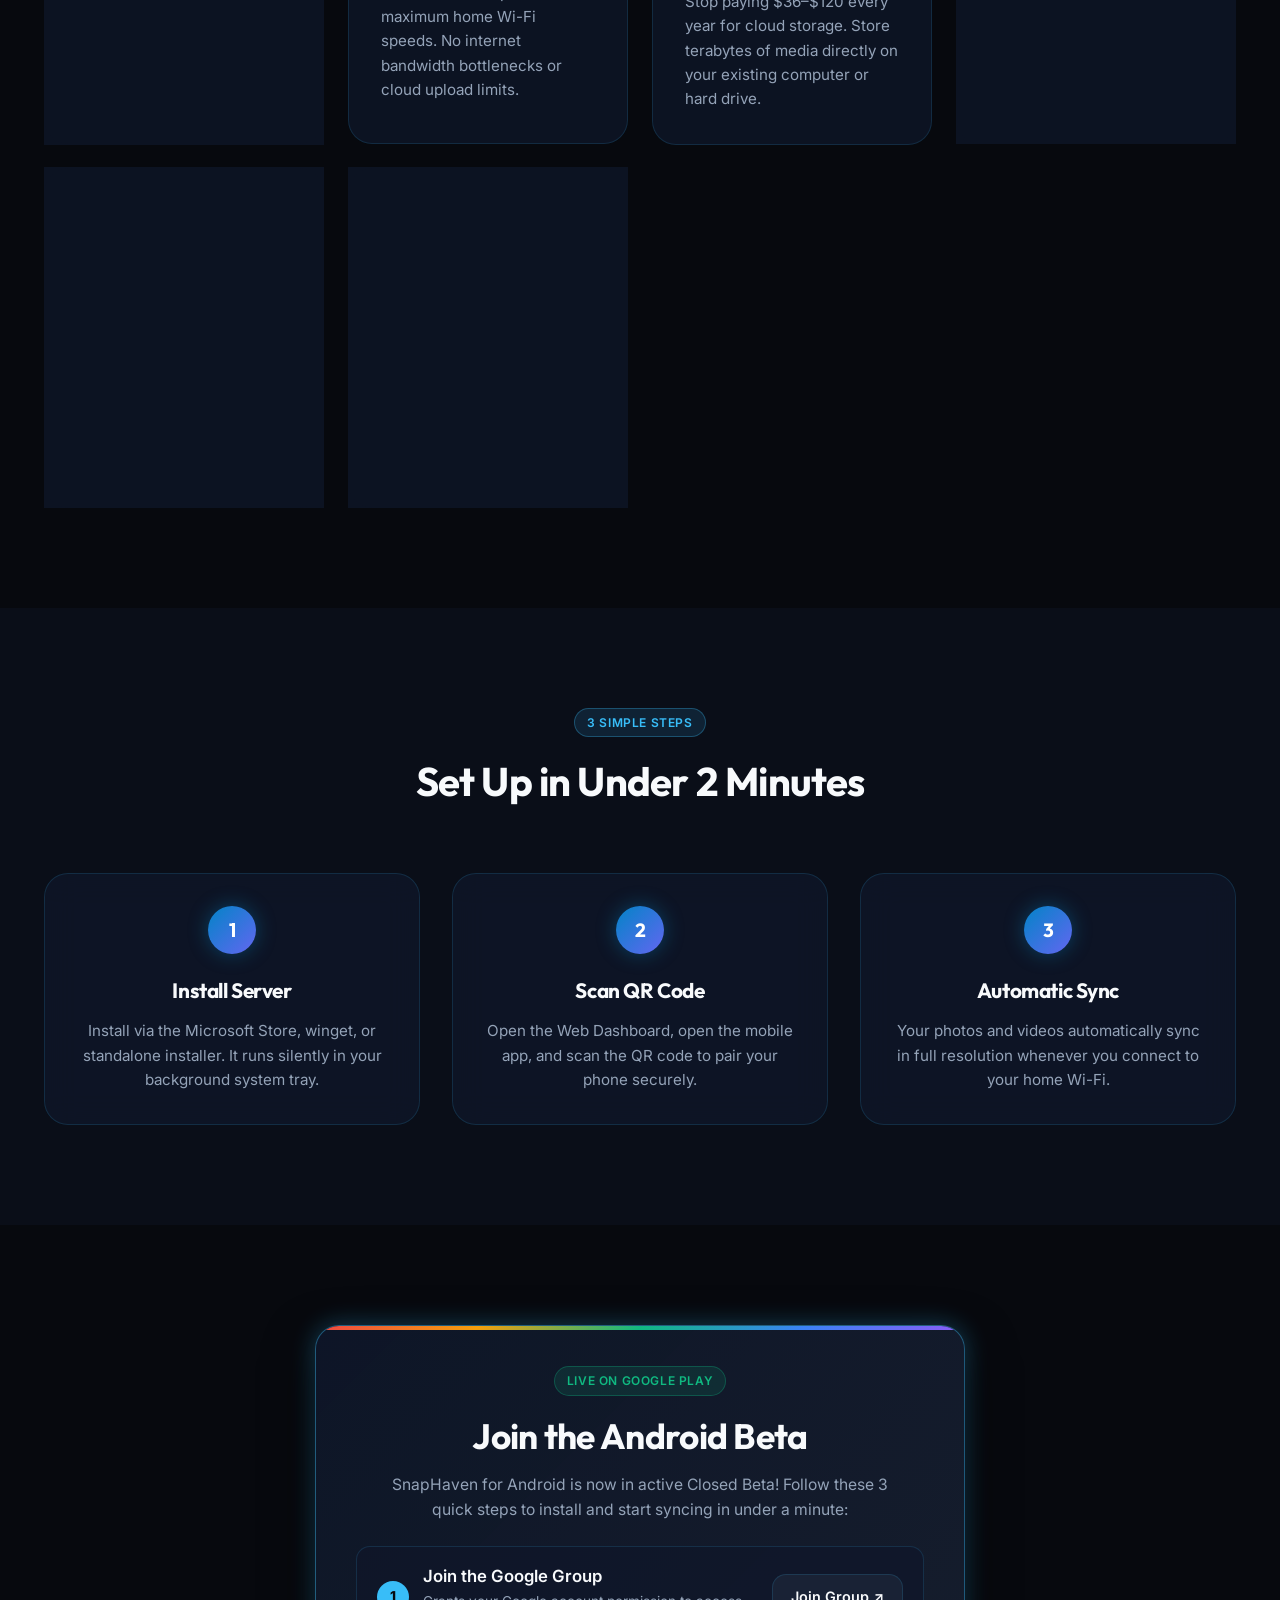
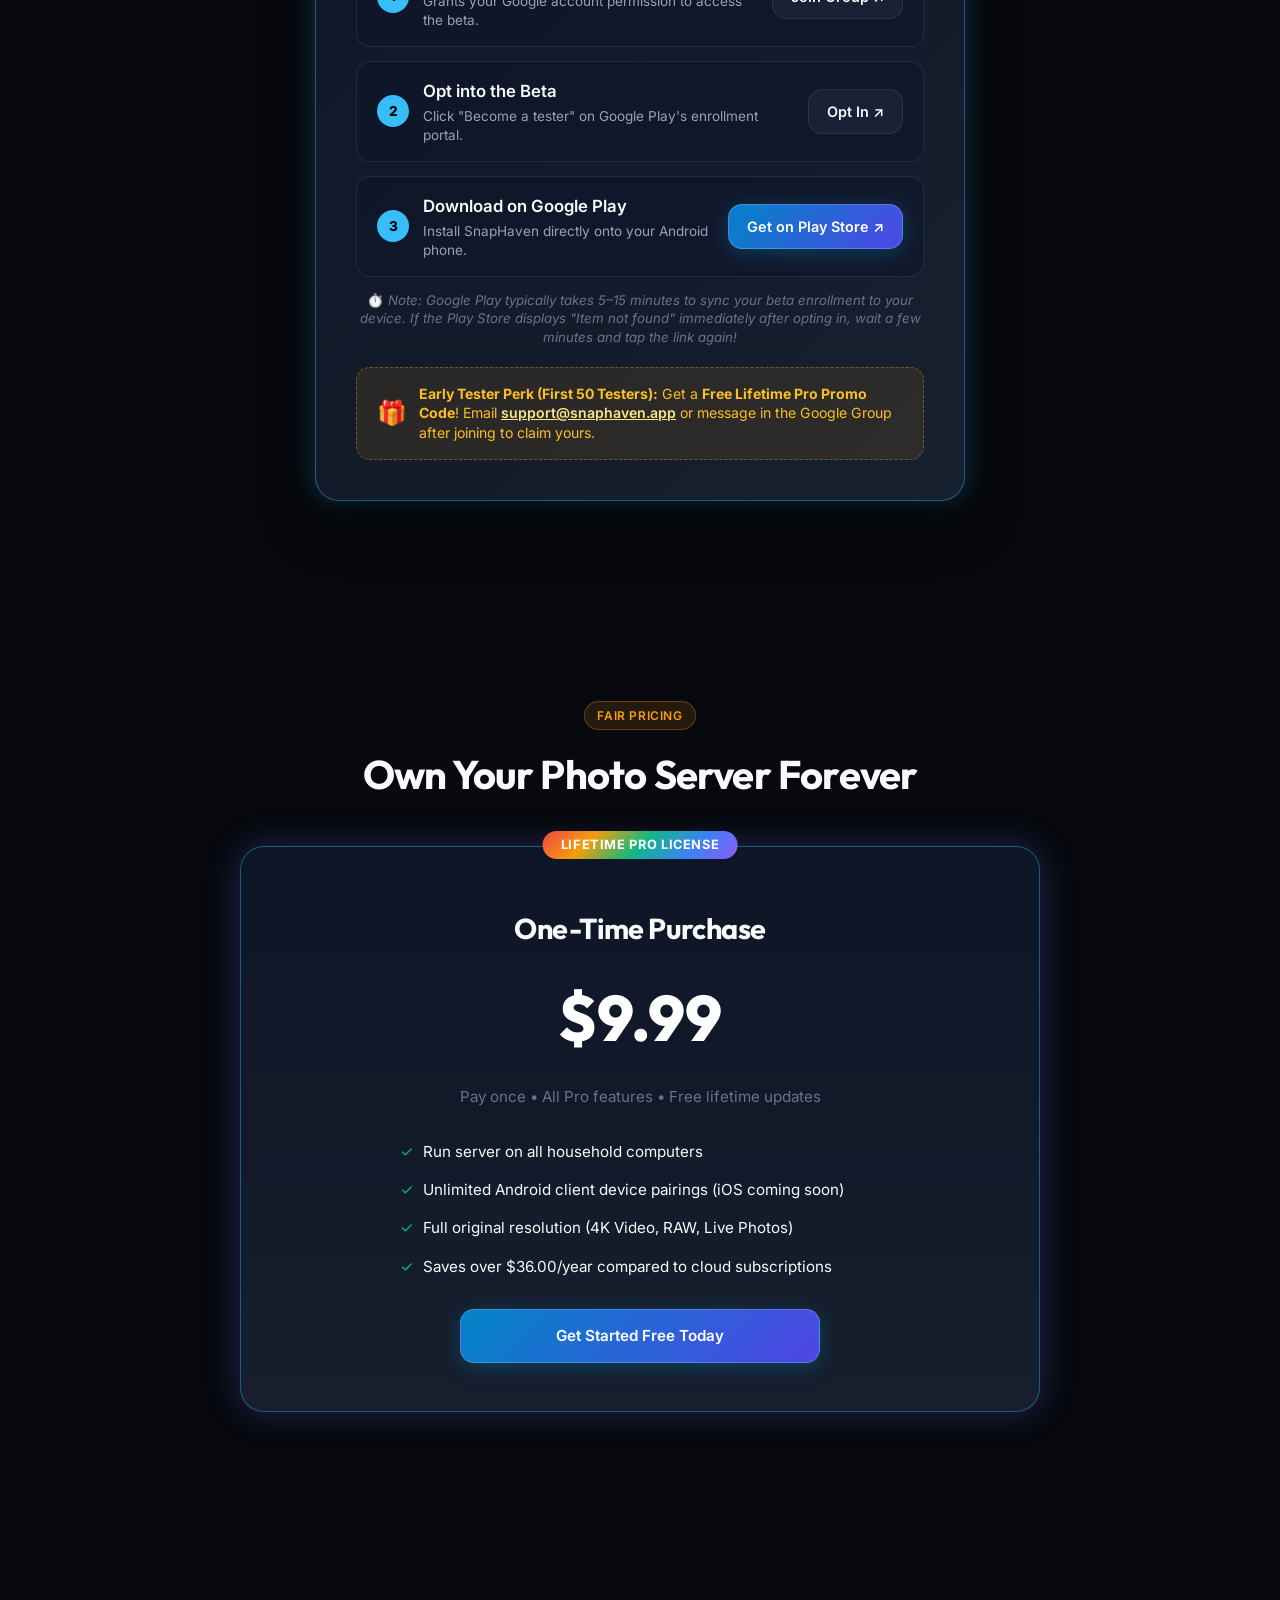
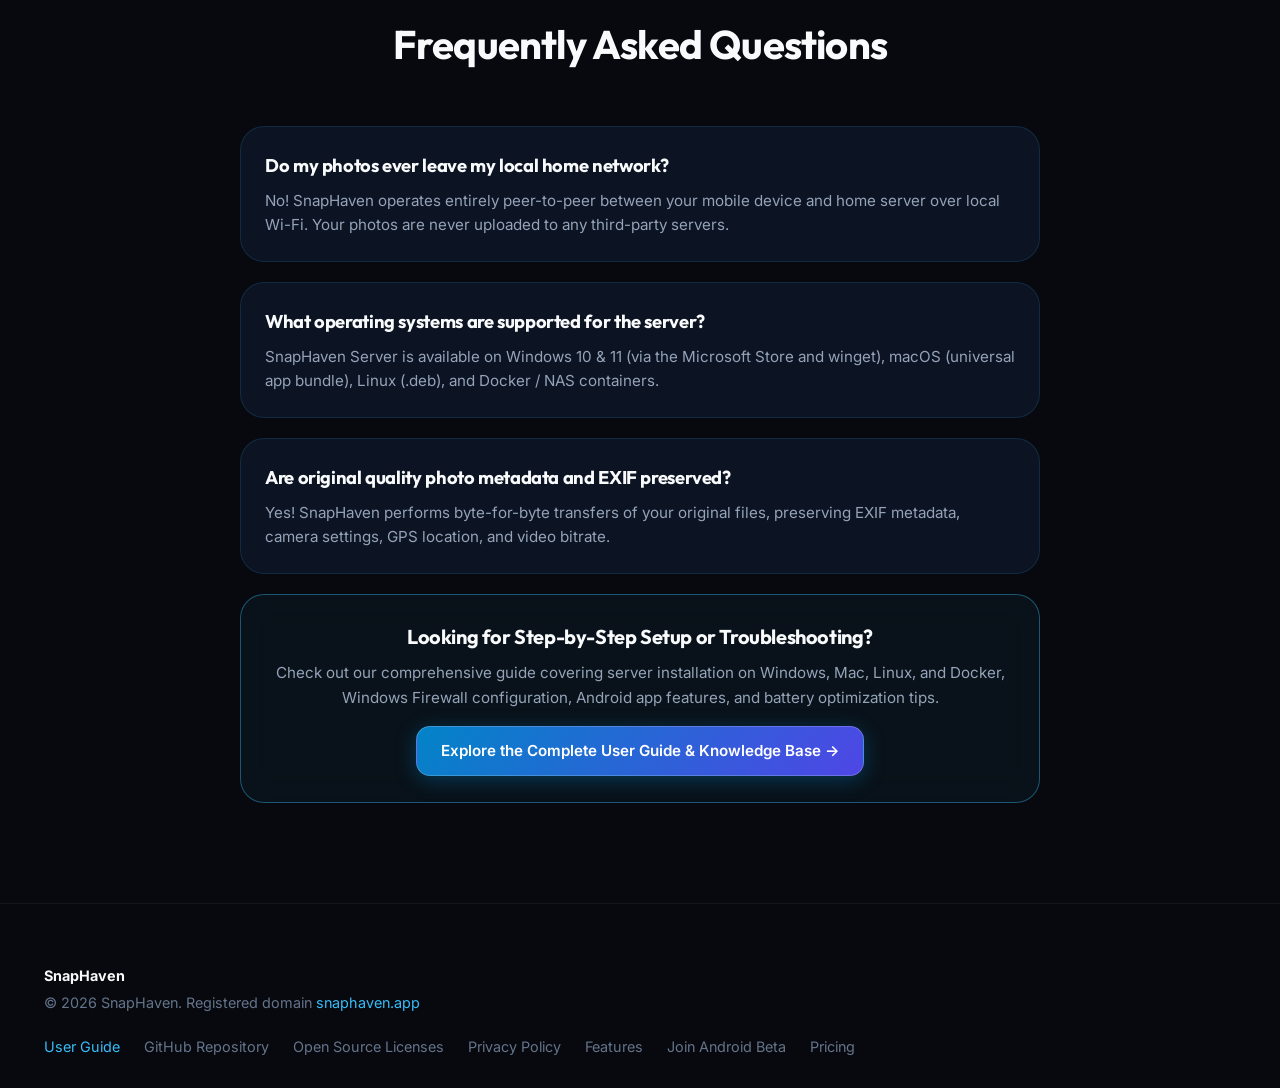
==== commit 4c7d6385: "fix(pricing): clarify lifetime pro license messaging" ====
--- a/index.html
+++ b/index.html
@@ -282,7 +282,7 @@
             </div>
         </section>
 
-        <!-- Pricing / Lifetime Household License -->
+        <!-- Pricing / Lifetime Pro License -->
         <section id="pricing">
             <div class="container">
                 <div style="text-align: center; max-width: 700px; margin: 0 auto;">
@@ -291,10 +291,10 @@
                 </div>
 
                 <div class="pricing-box">
-                    <div class="pricing-badge">Household Lifetime License</div>
+                    <div class="pricing-badge">Lifetime Pro License</div>
                     <h3 style="font-size: 1.8rem; margin-top: 10px;">One-Time Purchase</h3>
                     <div class="price-display">$9.99</div>
-                    <div class="price-subtext">Pay once • Unlimited family devices • Free lifetime updates</div>
+                    <div class="price-subtext">Pay once • All Pro features • Free lifetime updates</div>
                     
                     <ul style="list-style: none; max-width: 480px; margin: 30px auto; text-align: left; display: grid; gap: 14px; font-size: 0.95rem;">
                         <li style="display: flex; align-items: center; gap: 10px;">
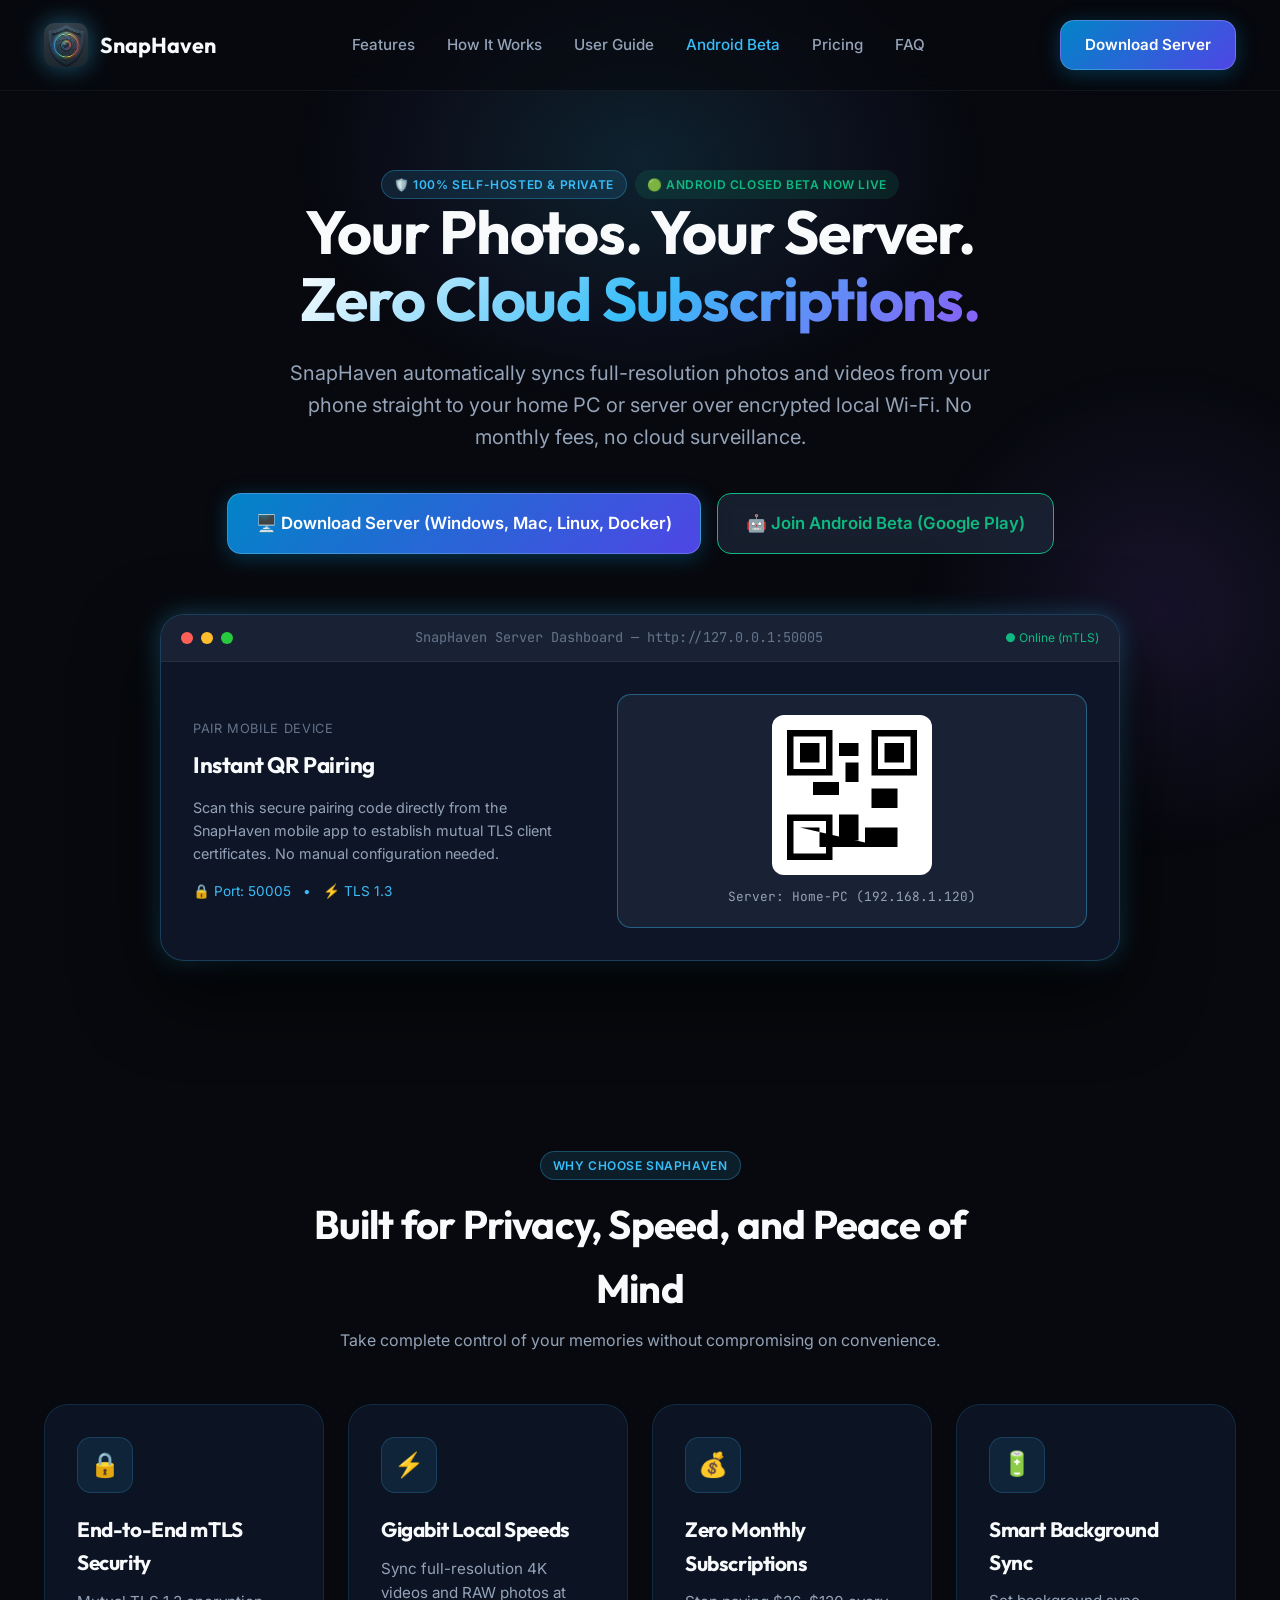
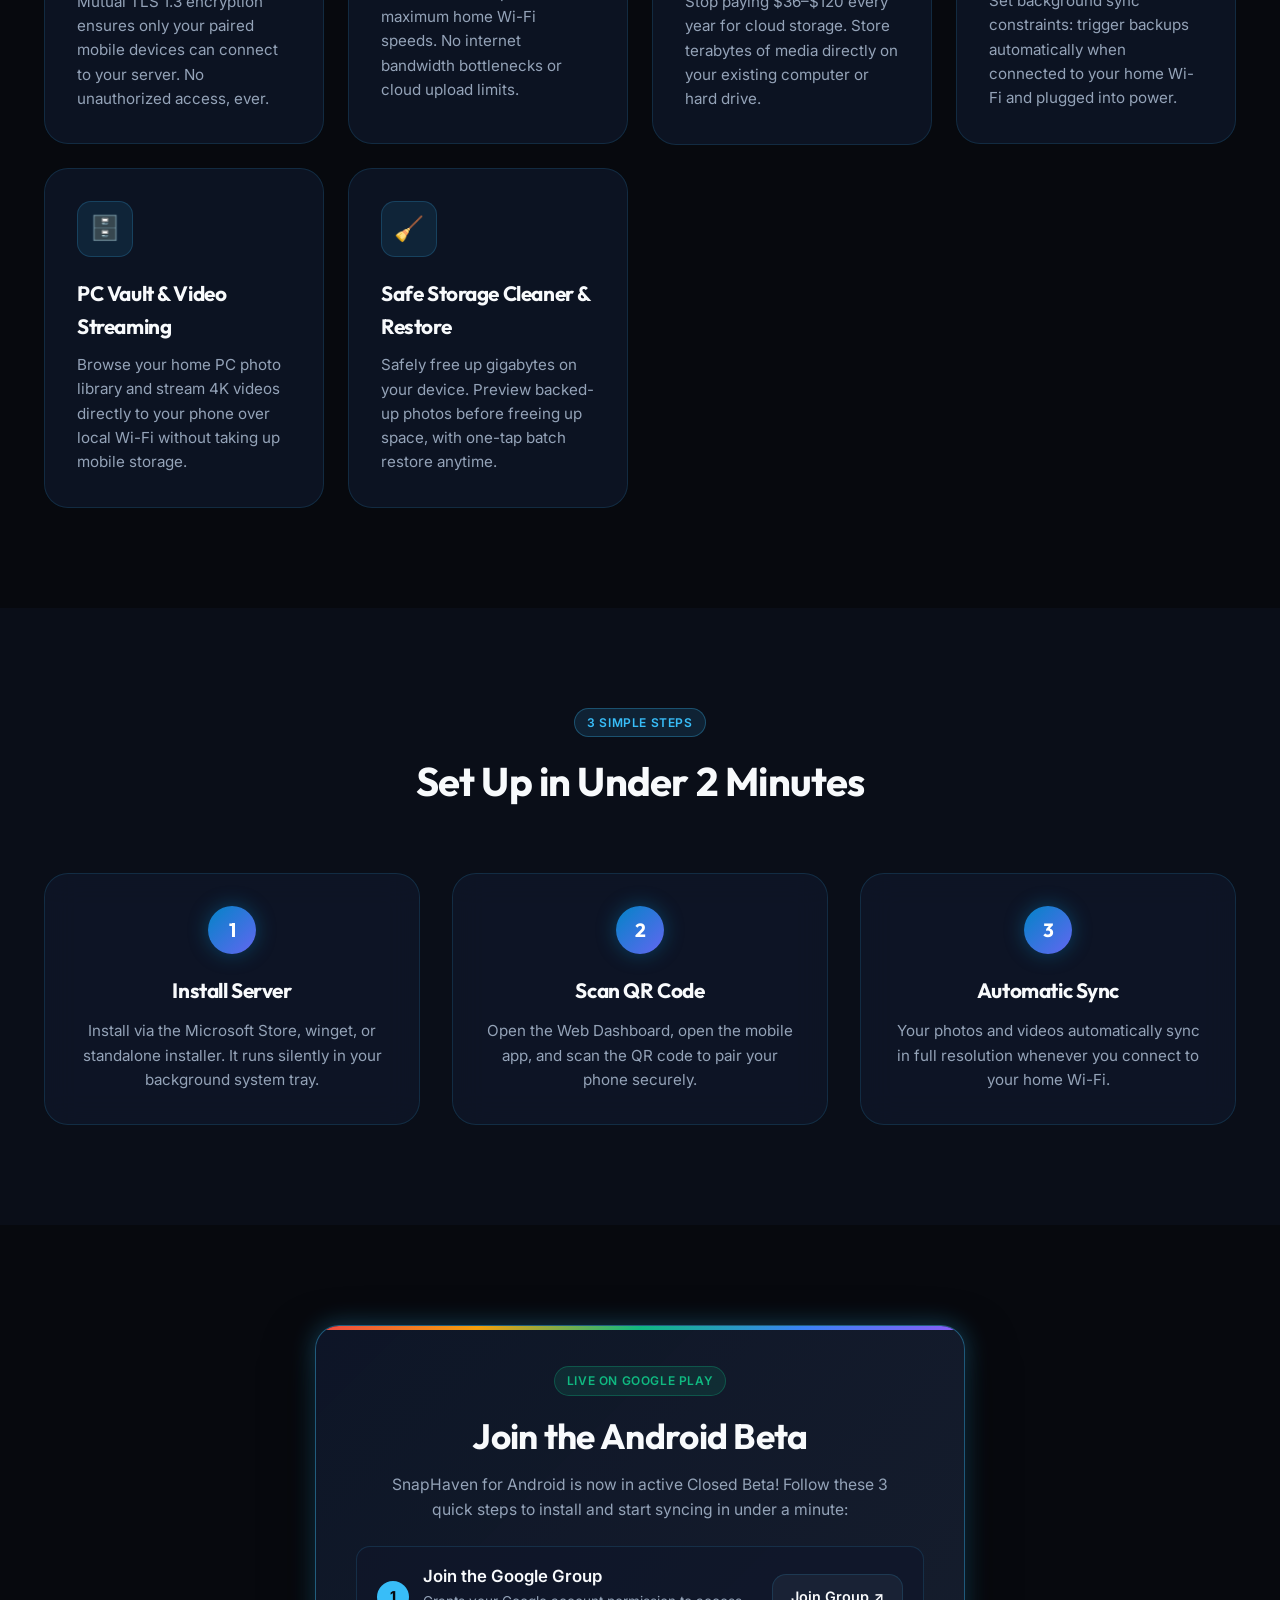
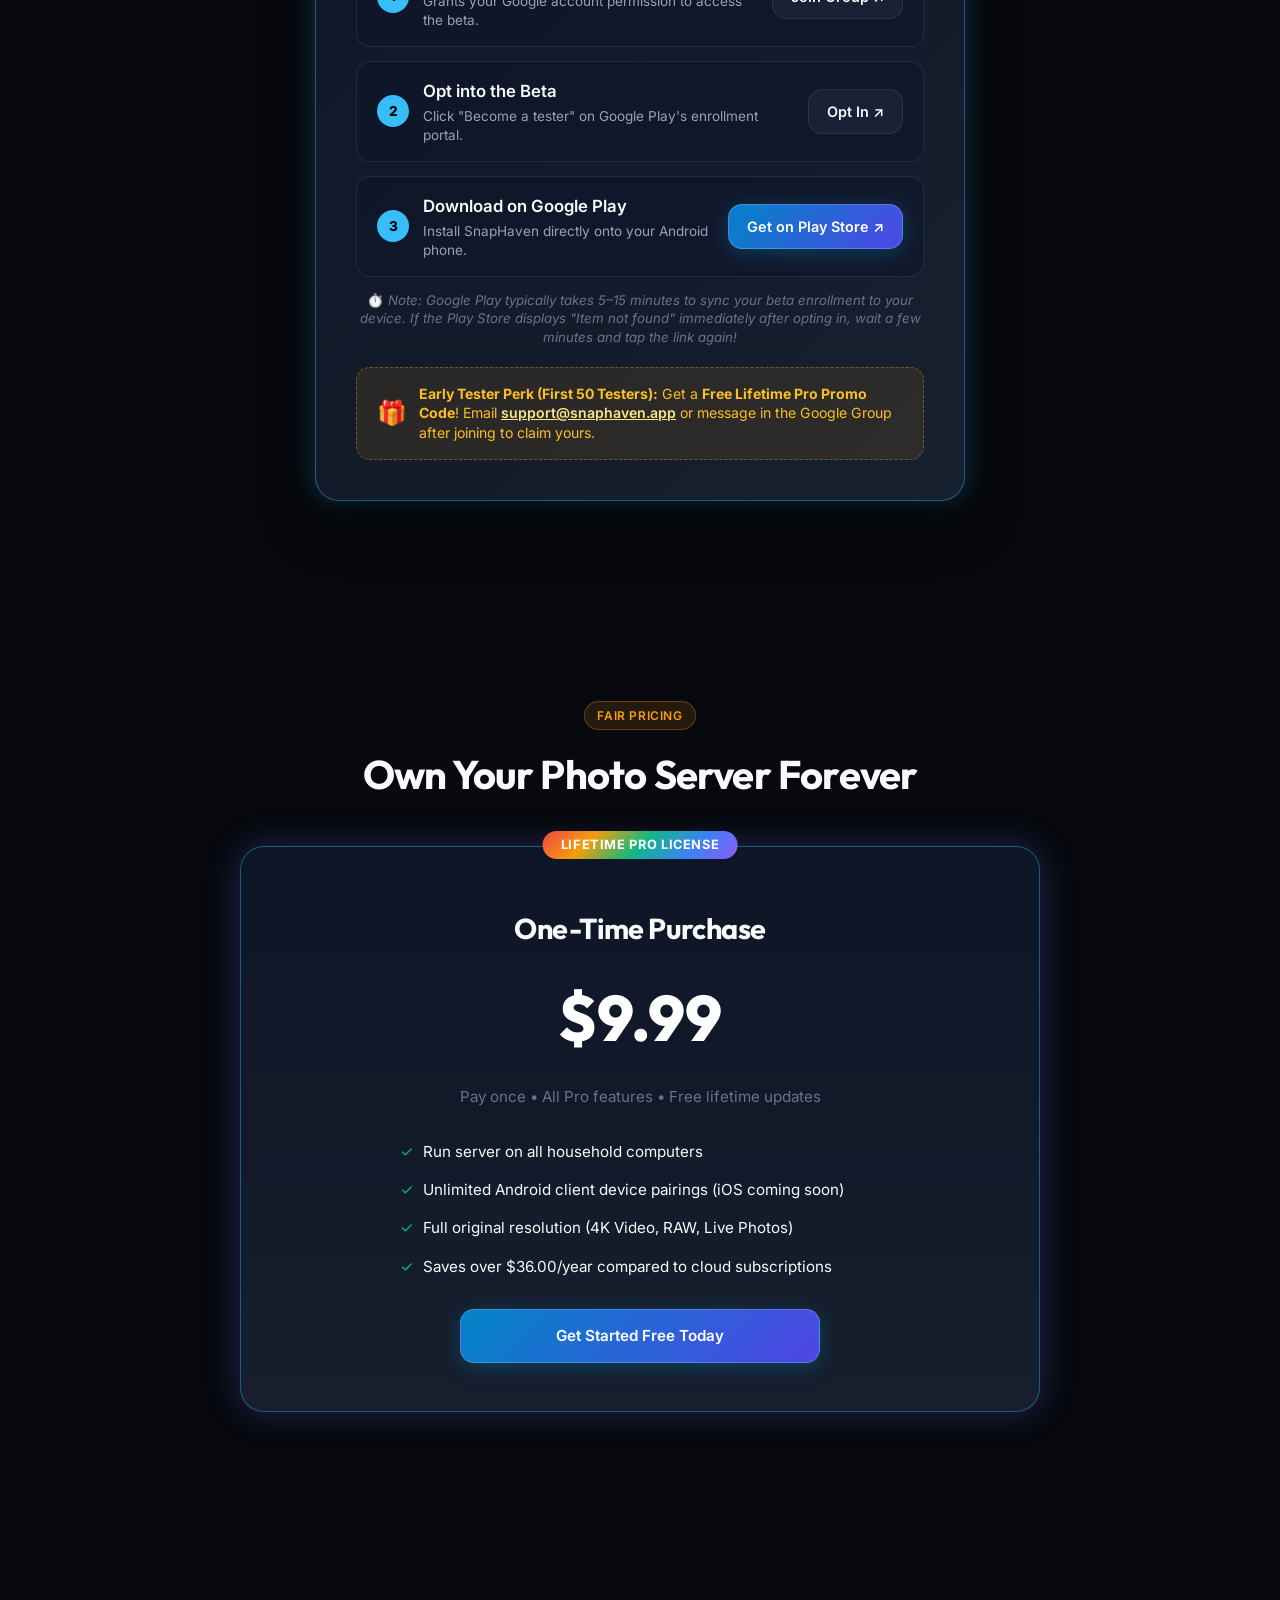
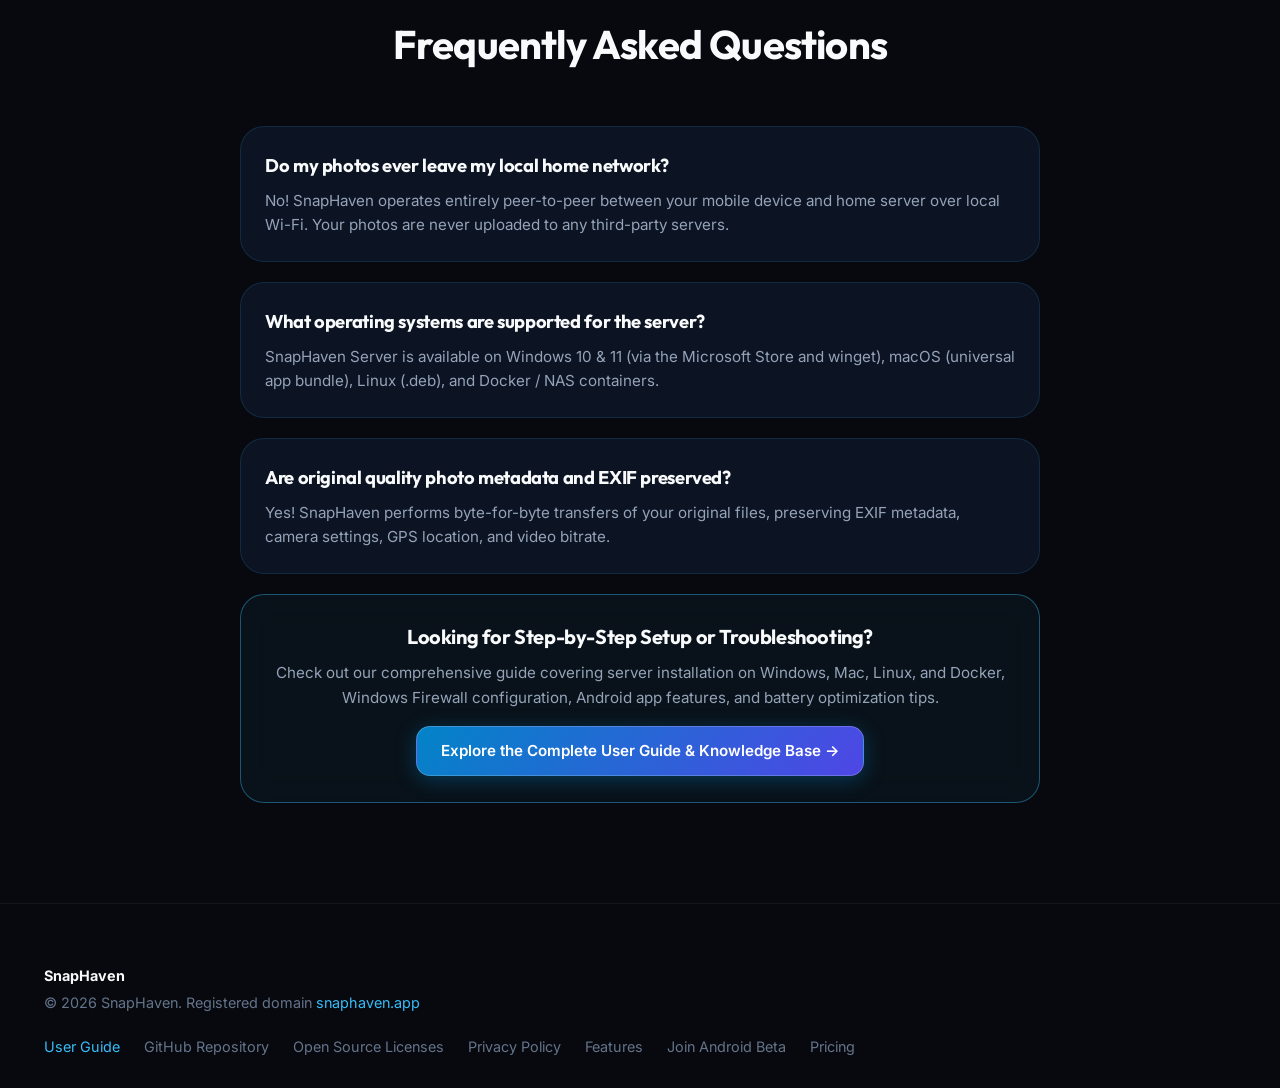
==== commit 311789c9: "docs: update server URLs to http, add headless Docker pairing and snaphaven-server qr instructions" ====
--- a/index.html
+++ b/index.html
@@ -98,7 +98,7 @@
                             <span class="dot dot-yellow"></span>
                             <span class="dot dot-green"></span>
                         </div>
-                        <div class="window-title">SnapHaven Server Dashboard — https://127.0.0.1:50005</div>
+                        <div class="window-title">SnapHaven Server Dashboard — http://127.0.0.1:50005</div>
                         <div style="font-size: 0.75rem; color: #10b981;">● Online (mTLS)</div>
                     </div>
                     <div class="window-body">
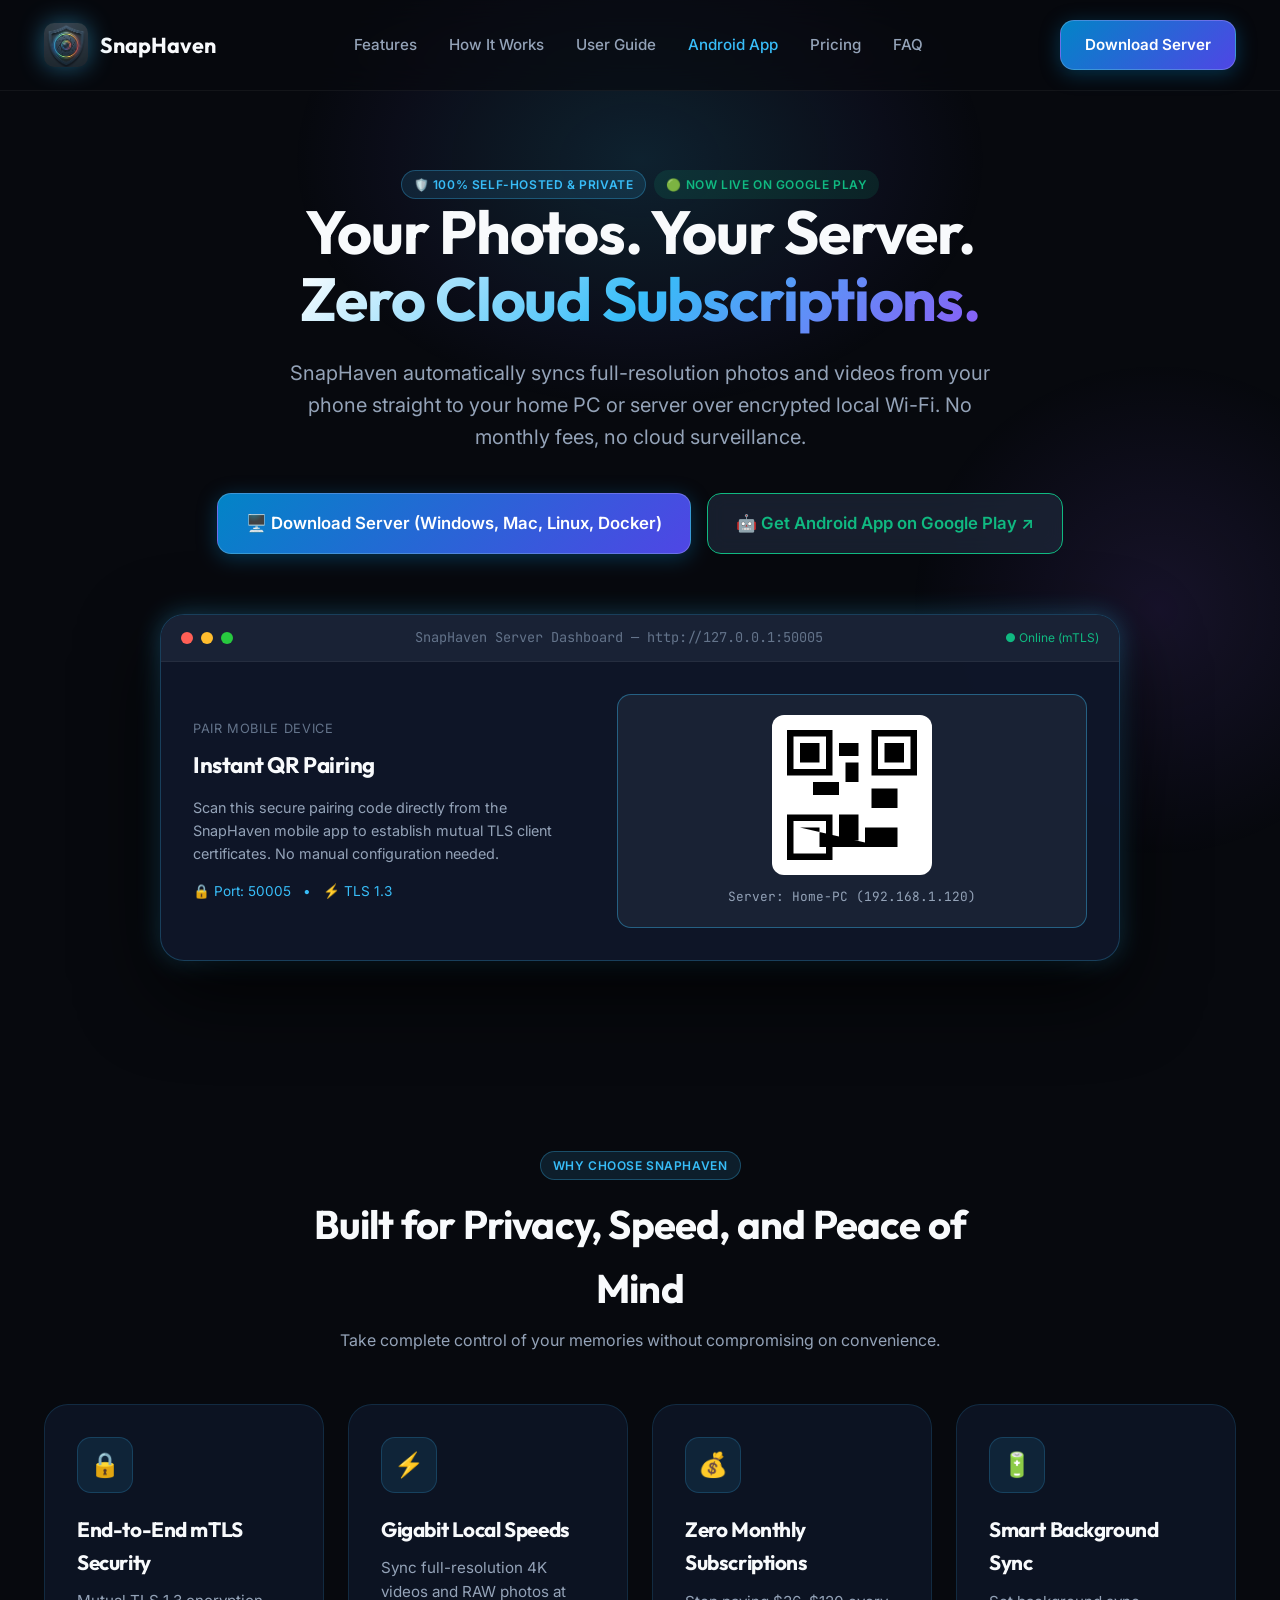
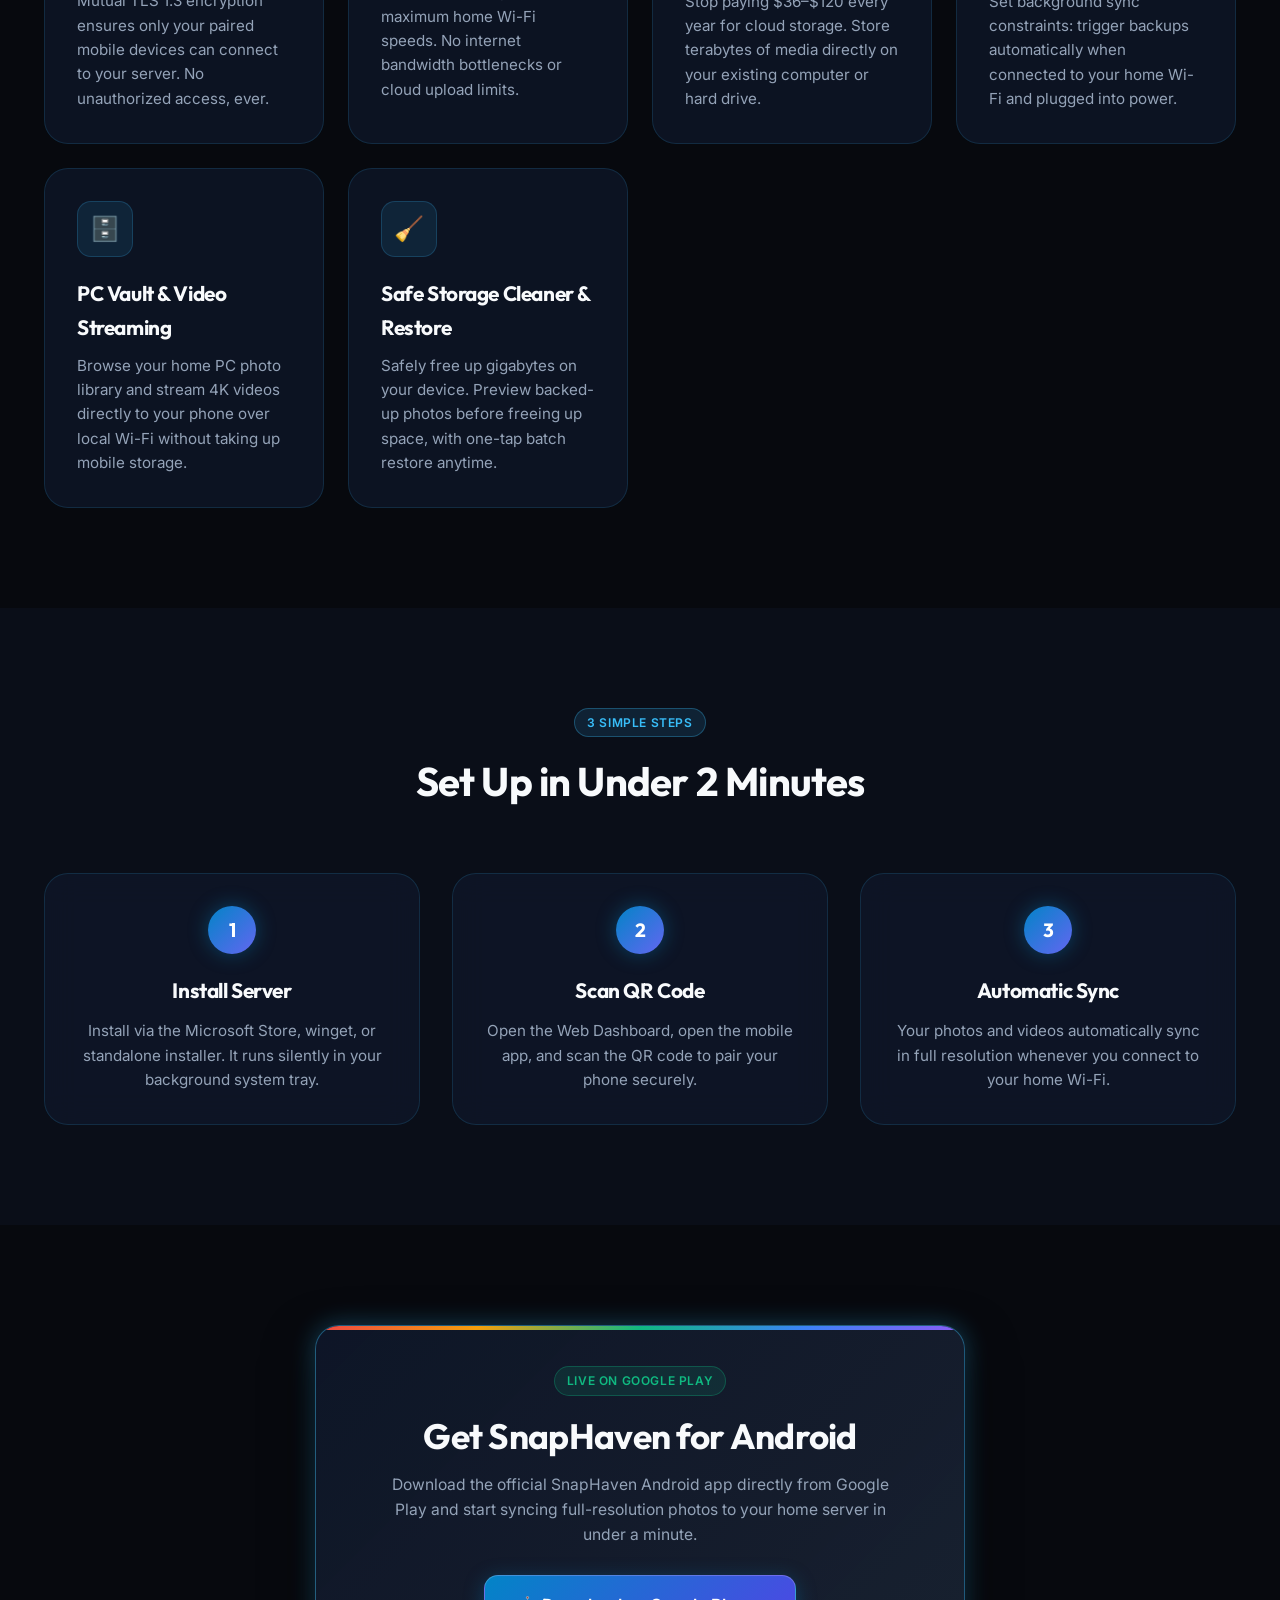
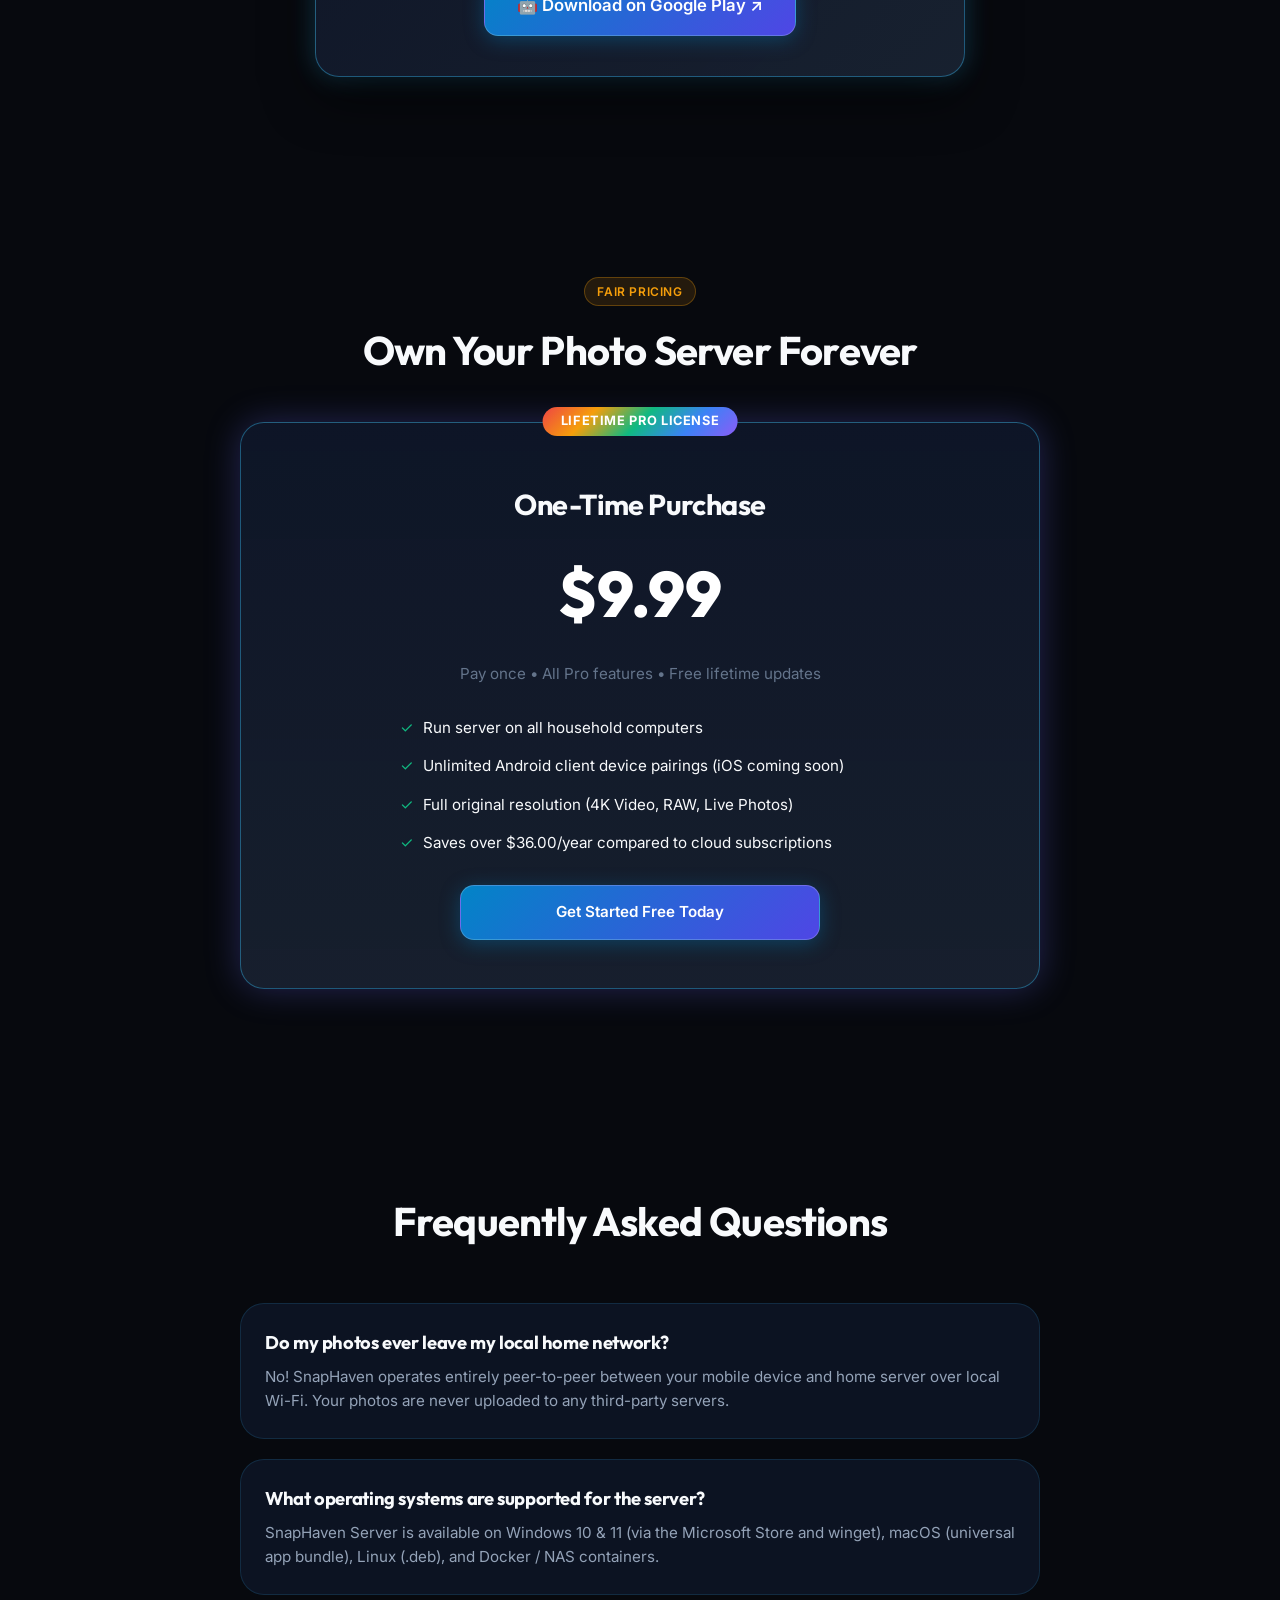
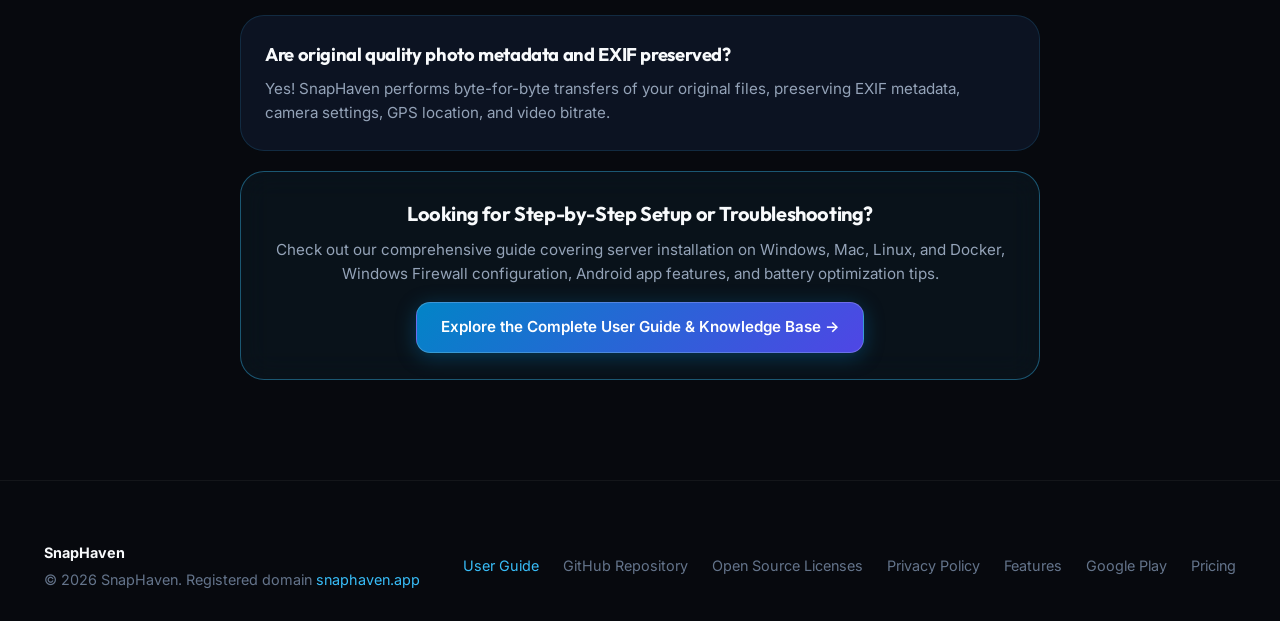
==== commit bc7364c9: "Update Android links to Google Play production listing" ====
--- a/index.html
+++ b/index.html
@@ -45,7 +45,7 @@
                 <li><a href="#features" class="nav-link">Features</a></li>
                 <li><a href="#how-it-works" class="nav-link">How It Works</a></li>
                 <li><a href="guide.html" class="nav-link">User Guide</a></li>
-                <li><a href="#beta-signup" class="nav-link" style="color: var(--accent-cyan);">Android Beta</a></li>
+                <li><a href="https://play.google.com/store/apps/details?id=app.snaphaven" target="_blank" rel="noopener noreferrer" class="nav-link" style="color: var(--accent-cyan);">Android App</a></li>
                 <li><a href="#pricing" class="nav-link">Pricing</a></li>
                 <li><a href="#faq" class="nav-link">FAQ</a></li>
             </ul>
@@ -66,8 +66,8 @@
                     <span class="badge-tag badge-cyan">
                         <span>🛡️ 100% Self-Hosted & Private</span>
                     </span>
-                    <a href="#beta-signup" class="badge-tag badge-emerald" style="cursor: pointer; border: none; font-family: inherit; text-decoration: none;">
-                        <span>🟢 Android Closed Beta Now Live</span>
+                    <a href="https://play.google.com/store/apps/details?id=app.snaphaven" target="_blank" rel="noopener noreferrer" class="badge-tag badge-emerald" style="cursor: pointer; border: none; font-family: inherit; text-decoration: none;">
+                        <span>🟢 Now Live on Google Play</span>
                     </a>
                 </div>
                 
@@ -85,8 +85,8 @@
                     <a href="download.html" class="btn btn-primary btn-rainbow" style="padding: 16px 28px; font-size: 1.05rem;" id="btn-main-download">
                         <span>🖥️ Download Server (Windows, Mac, Linux, Docker)</span>
                     </a>
-                    <a href="#beta-signup" class="btn btn-secondary" style="padding: 16px 28px; font-size: 1.05rem; border-color: var(--accent-emerald); color: var(--accent-emerald); text-decoration: none; display: inline-flex; align-items: center; justify-content: center;">
-                        <span>🤖 Join Android Beta (Google Play)</span>
+                    <a href="https://play.google.com/store/apps/details?id=app.snaphaven" target="_blank" rel="noopener noreferrer" class="btn btn-secondary" style="padding: 16px 28px; font-size: 1.05rem; border-color: var(--accent-emerald); color: var(--accent-emerald); text-decoration: none; display: inline-flex; align-items: center; justify-content: center;">
+                        <span>🤖 Get Android App on Google Play ↗</span>
                     </a>
                 </div>
 
@@ -212,71 +212,19 @@
             </div>
         </section>
 
-        <!-- Dedicated Beta Sign-Up Section -->
-        <section id="beta-signup">
+        <!-- Dedicated Android App Download Section -->
+        <section id="android-app">
             <div class="container">
                 <div class="beta-card">
                     <div style="text-align: center;">
                         <span class="badge-tag badge-emerald">Live on Google Play</span>
-                        <h2 style="font-size: 2.2rem; margin-top: 12px; margin-bottom: 8px;">Join the Android Beta</h2>
-                        <p style="color: var(--text-secondary); font-size: 0.98rem; max-width: 520px; margin: 0 auto;">
-                            SnapHaven for Android is now in active Closed Beta! Follow these 3 quick steps to install and start syncing in under a minute:
+                        <h2 style="font-size: 2.2rem; margin-top: 12px; margin-bottom: 8px;">Get SnapHaven for Android</h2>
+                        <p style="color: var(--text-secondary); font-size: 0.98rem; max-width: 520px; margin: 0 auto 28px;">
+                            Download the official SnapHaven Android app directly from Google Play and start syncing full-resolution photos to your home server in under a minute.
                         </p>
-                    </div>
-
-                    <div class="beta-steps">
-                        <!-- Step 1 -->
-                        <div class="beta-step-item">
-                            <div class="beta-step-info">
-                                <div class="beta-step-badge">1</div>
-                                <div>
-                                    <div class="beta-step-title">Join the Google Group</div>
-                                    <div class="beta-step-desc">Grants your Google account permission to access the beta.</div>
-                                </div>
-                            </div>
-                            <a href="https://groups.google.com/g/snaphaven-beta-testers" target="_blank" rel="noopener noreferrer" class="btn btn-secondary beta-step-btn" style="padding: 10px 18px; font-size: 0.9rem;">
-                                <span>Join Group ↗</span>
-                            </a>
-                        </div>
-
-                        <!-- Step 2 -->
-                        <div class="beta-step-item">
-                            <div class="beta-step-info">
-                                <div class="beta-step-badge">2</div>
-                                <div>
-                                    <div class="beta-step-title">Opt into the Beta</div>
-                                    <div class="beta-step-desc">Click "Become a tester" on Google Play's enrollment portal.</div>
-                                </div>
-                            </div>
-                            <a href="https://play.google.com/apps/testing/app.snaphaven" target="_blank" rel="noopener noreferrer" class="btn btn-secondary beta-step-btn" style="padding: 10px 18px; font-size: 0.9rem;">
-                                <span>Opt In ↗</span>
-                            </a>
-                        </div>
-
-                        <!-- Step 3 -->
-                        <div class="beta-step-item">
-                            <div class="beta-step-info">
-                                <div class="beta-step-badge">3</div>
-                                <div>
-                                    <div class="beta-step-title">Download on Google Play</div>
-                                    <div class="beta-step-desc">Install SnapHaven directly onto your Android phone.</div>
-                                </div>
-                            </div>
-                            <a href="https://play.google.com/store/apps/details?id=app.snaphaven" target="_blank" rel="noopener noreferrer" class="btn btn-primary btn-rainbow beta-step-btn" style="padding: 10px 18px; font-size: 0.9rem;">
-                                <span>Get on Play Store ↗</span>
-                            </a>
-                        </div>
-                    </div>
-
-                    <div style="font-size: 0.83rem; color: var(--text-muted); margin-top: 14px; text-align: center; line-height: 1.4;">
-                        ⏱️ <em>Note: Google Play typically takes 5–15 minutes to sync your beta enrollment to your device. If the Play Store displays "Item not found" immediately after opting in, wait a few minutes and tap the link again!</em>
-                    </div>
-
-                    <div class="beta-perk-box">
-                        <span style="font-size: 1.5rem;">🎁</span>
-                        <div>
-                            <strong>Early Tester Perk (First 50 Testers):</strong> Get a <strong>Free Lifetime Pro Promo Code</strong>! Email <a href="mailto:support@snaphaven.app?subject=SnapHaven%20Beta%20Pro%20Code%20Request" style="color: #fde68a; font-weight: 600; text-decoration: underline;">support@snaphaven.app</a> or message in the Google Group after joining to claim yours.
-                        </div>
+                        <a href="https://play.google.com/store/apps/details?id=app.snaphaven" target="_blank" rel="noopener noreferrer" class="btn btn-primary btn-rainbow" style="padding: 16px 32px; font-size: 1.05rem; display: inline-flex; align-items: center; justify-content: center;">
+                            <span>🤖 Download on Google Play ↗</span>
+                        </a>
                     </div>
                 </div>
             </div>
@@ -401,7 +349,7 @@
                 <a href="THIRD_PARTY_NOTICES.txt" target="_blank" class="footer-link">Open Source Licenses</a>
                 <a href="privacy.html" class="footer-link">Privacy Policy</a>
                 <a href="#features" class="footer-link">Features</a>
-                <a href="#beta-signup" class="footer-link">Join Android Beta</a>
+                <a href="https://play.google.com/store/apps/details?id=app.snaphaven" target="_blank" rel="noopener noreferrer" class="footer-link">Google Play</a>
                 <a href="#pricing" class="footer-link">Pricing</a>
             </div>
         </div>
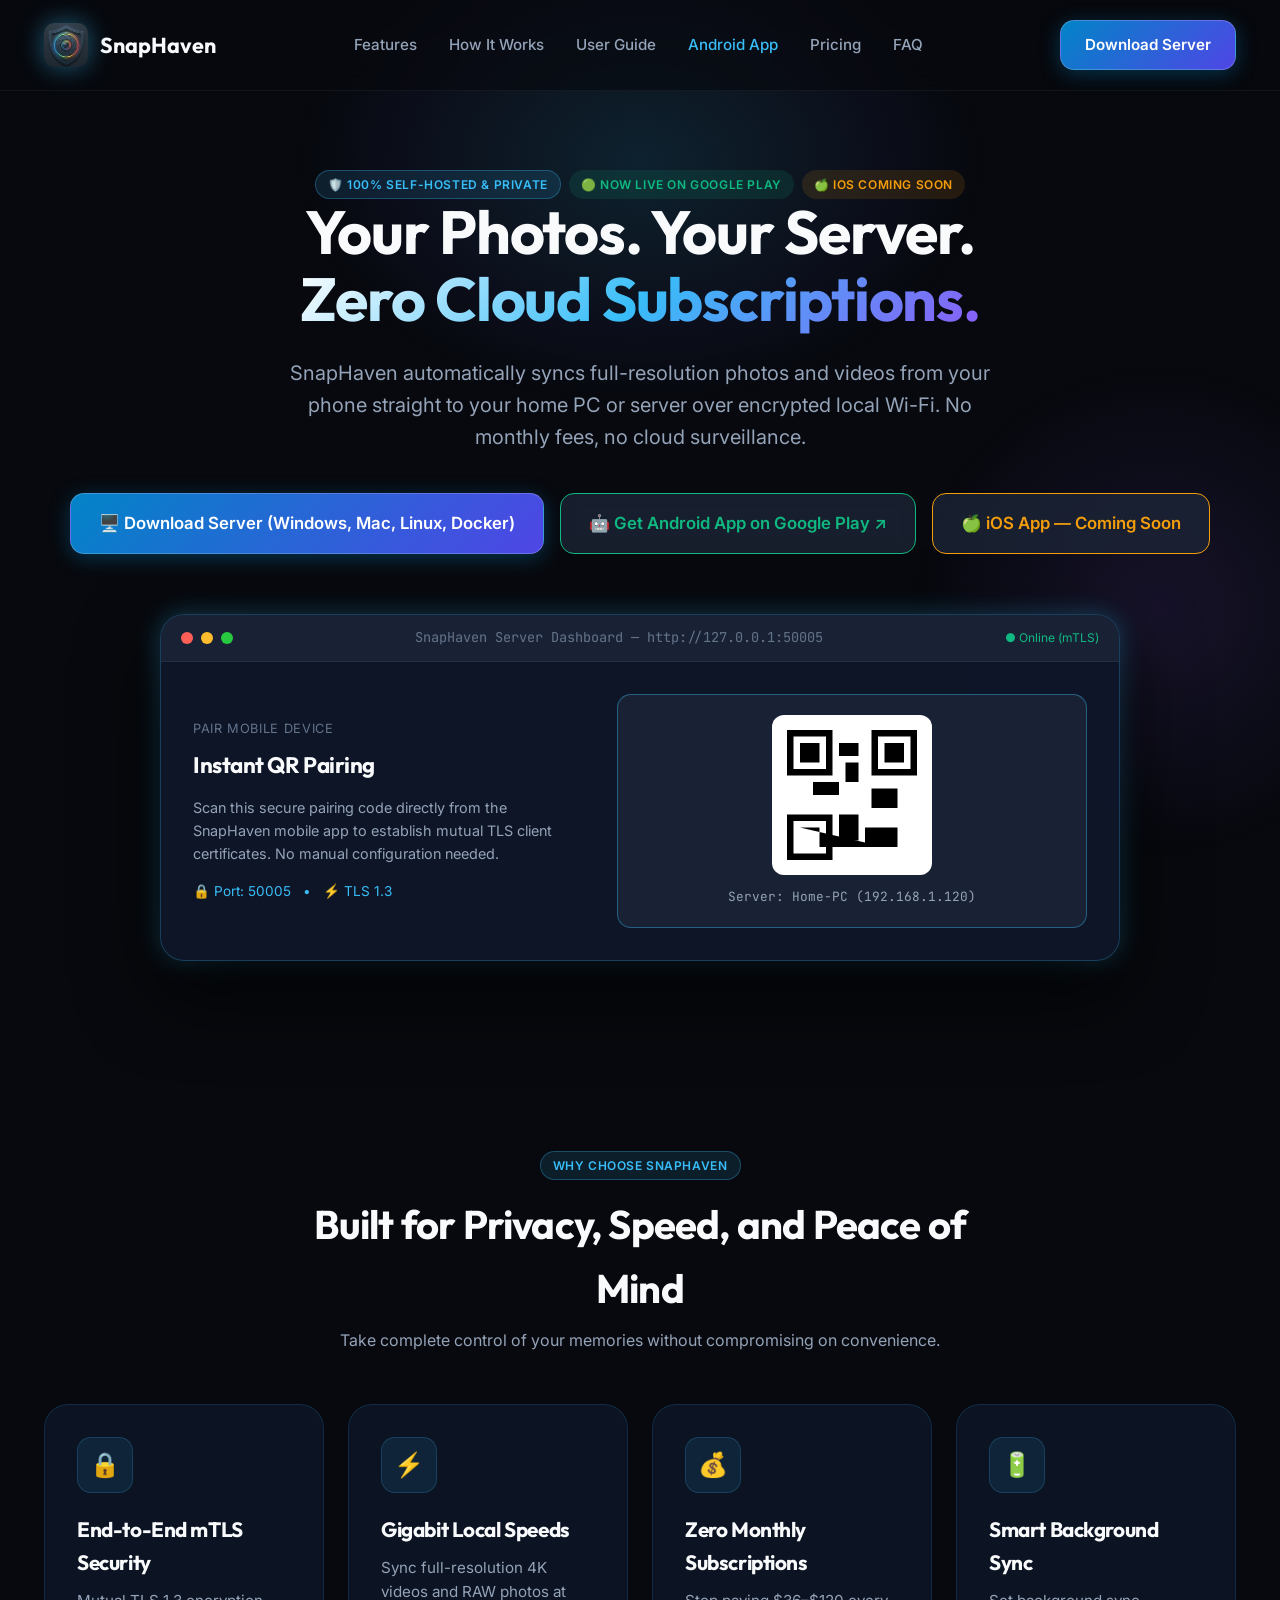
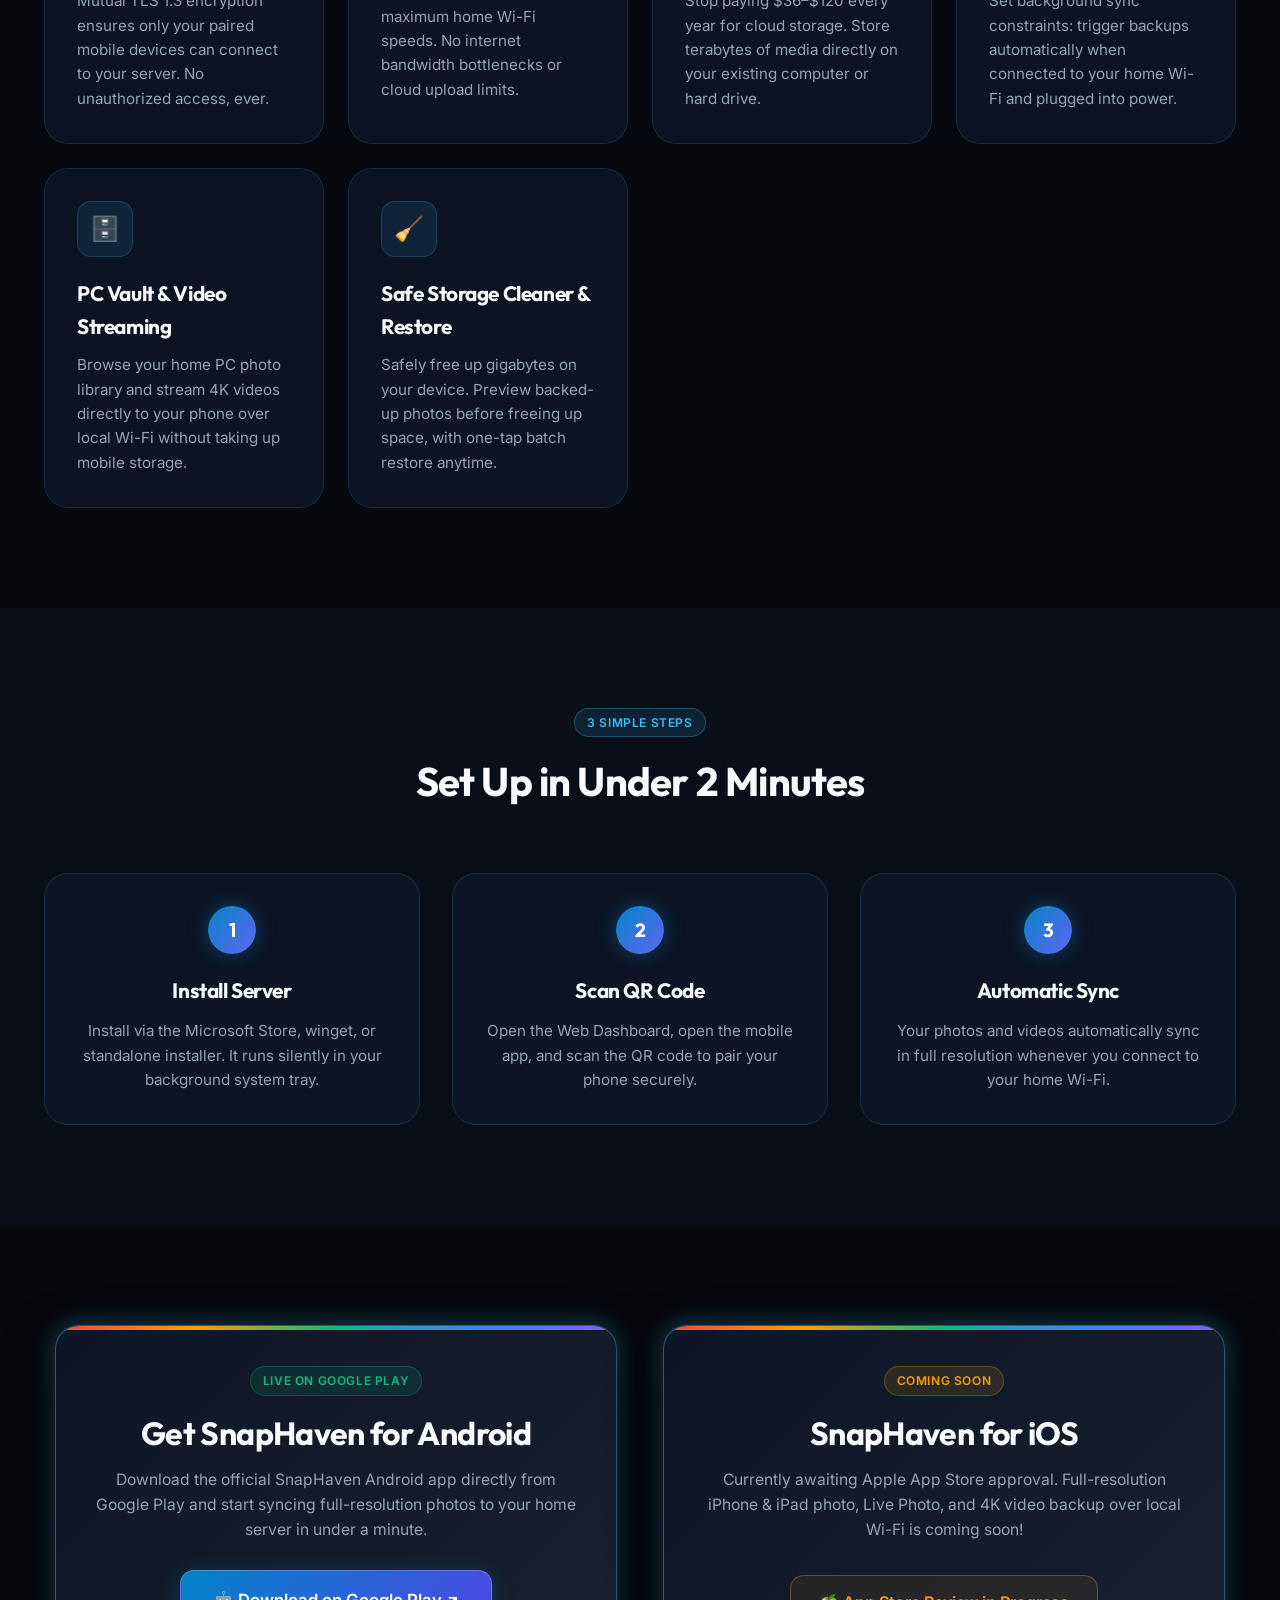
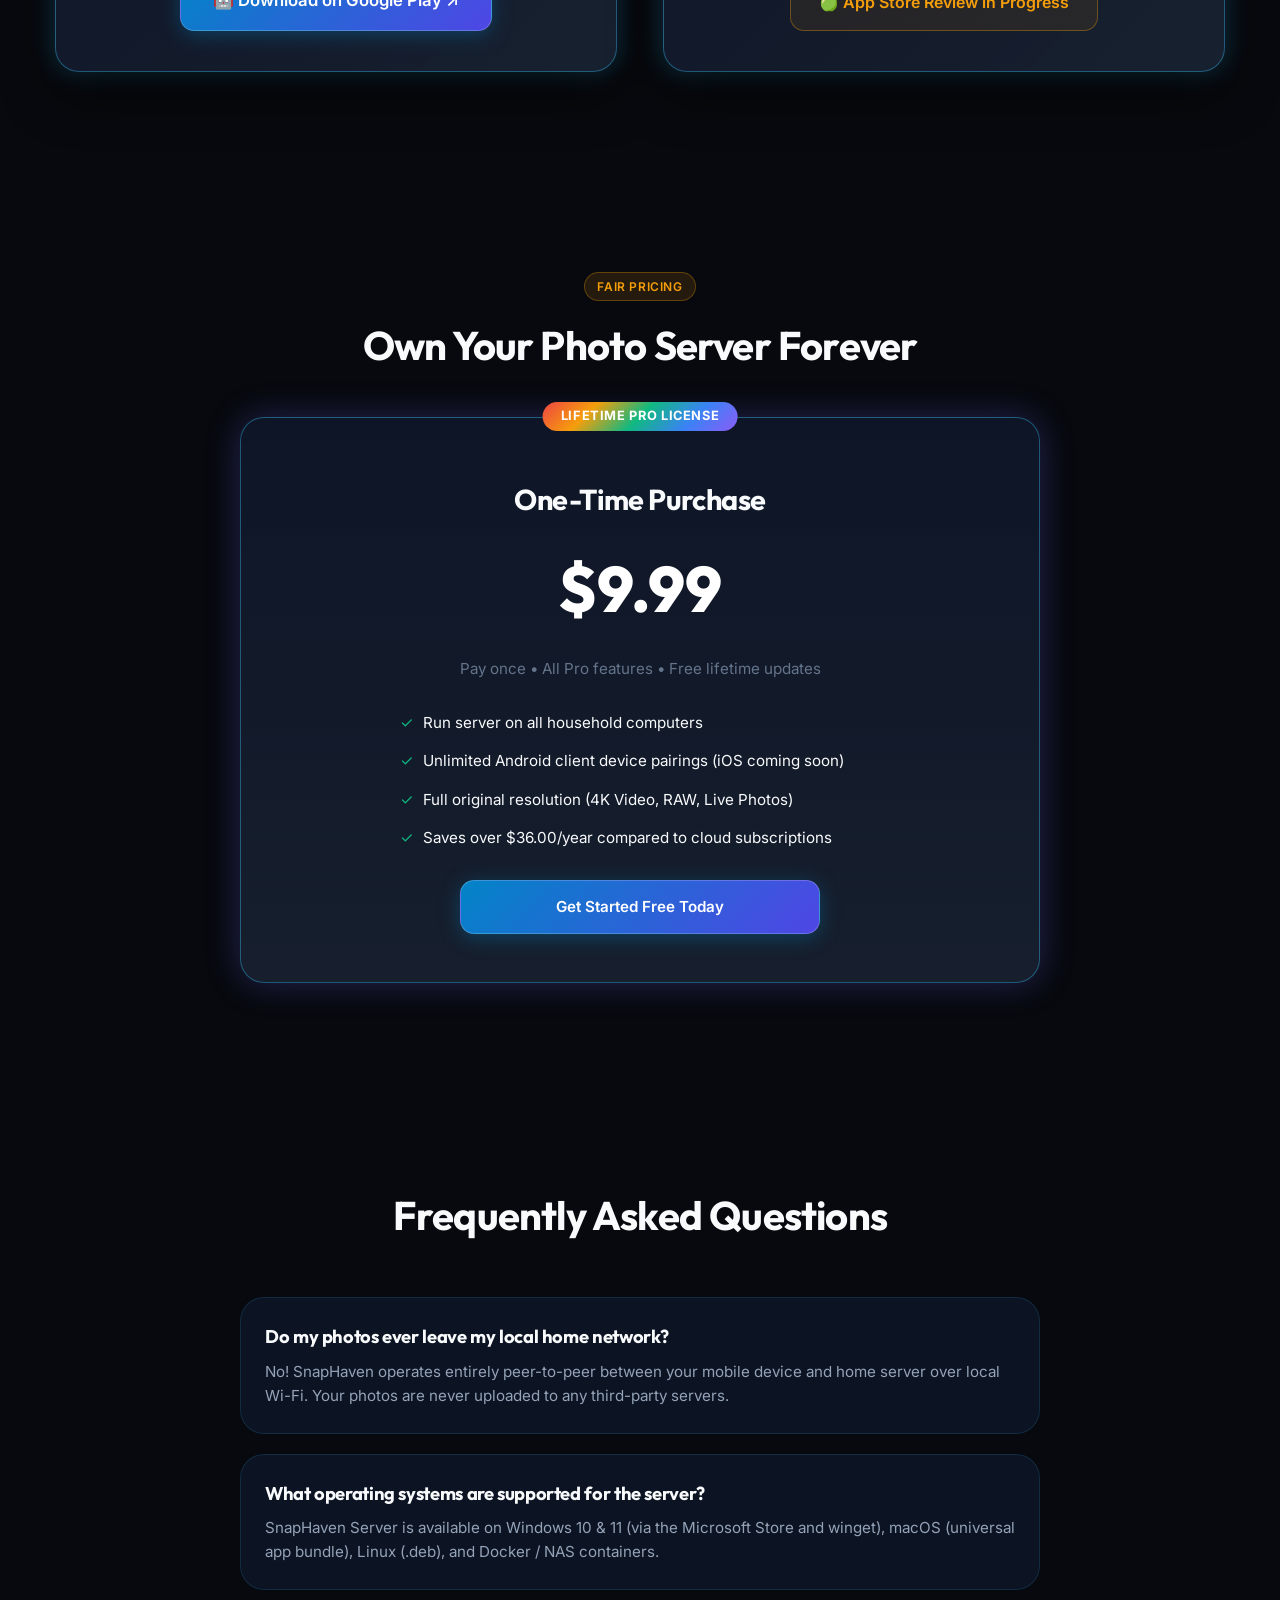
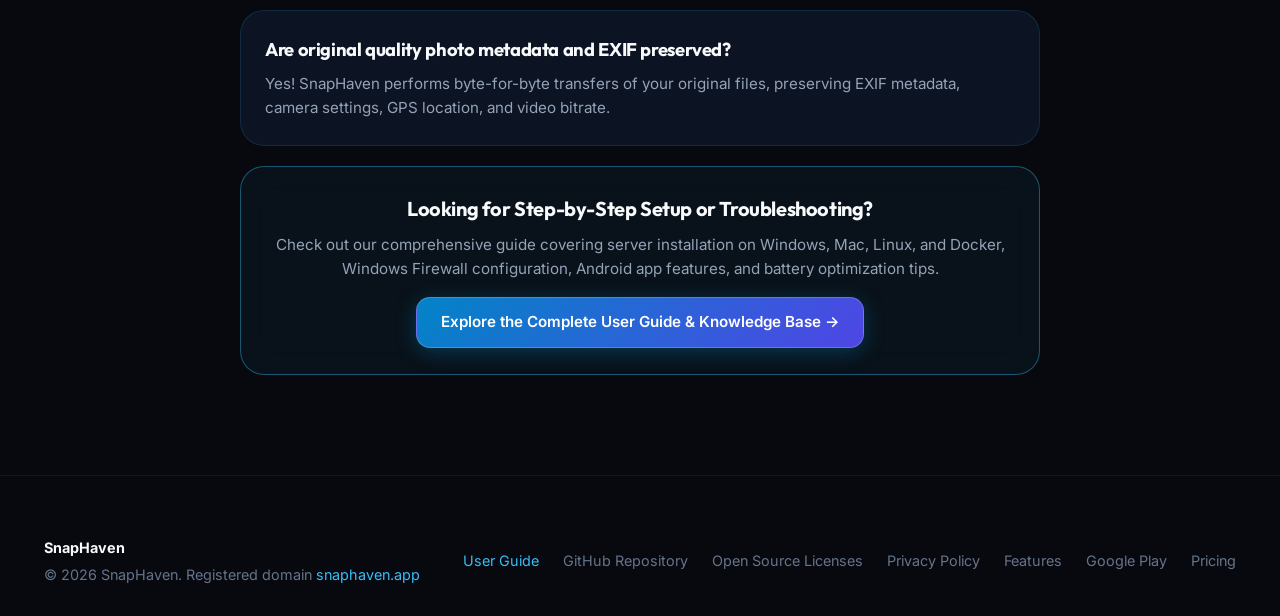
==== commit 8c9908b9: "Add iOS coming soon messaging on website" ====
--- a/index.html
+++ b/index.html
@@ -69,6 +69,9 @@
                     <a href="https://play.google.com/store/apps/details?id=app.snaphaven" target="_blank" rel="noopener noreferrer" class="badge-tag badge-emerald" style="cursor: pointer; border: none; font-family: inherit; text-decoration: none;">
                         <span>🟢 Now Live on Google Play</span>
                     </a>
+                    <a href="#android-app" class="badge-tag badge-amber" style="cursor: pointer; border: none; font-family: inherit; text-decoration: none;">
+                        <span>🍏 iOS Coming Soon</span>
+                    </a>
                 </div>
                 
                 <h1 class="hero-title">
@@ -87,6 +90,9 @@
                     </a>
                     <a href="https://play.google.com/store/apps/details?id=app.snaphaven" target="_blank" rel="noopener noreferrer" class="btn btn-secondary" style="padding: 16px 28px; font-size: 1.05rem; border-color: var(--accent-emerald); color: var(--accent-emerald); text-decoration: none; display: inline-flex; align-items: center; justify-content: center;">
                         <span>🤖 Get Android App on Google Play ↗</span>
+                    </a>
+                    <a href="#android-app" class="btn btn-secondary" style="padding: 16px 28px; font-size: 1.05rem; border-color: var(--accent-amber); color: var(--accent-amber); text-decoration: none; display: inline-flex; align-items: center; justify-content: center;">
+                        <span>🍏 iOS App — Coming Soon</span>
                     </a>
                 </div>
 
@@ -212,19 +218,38 @@
             </div>
         </section>
 
-        <!-- Dedicated Android App Download Section -->
+        <!-- Mobile Apps Download & Coming Soon Section -->
         <section id="android-app">
             <div class="container">
-                <div class="beta-card">
-                    <div style="text-align: center;">
-                        <span class="badge-tag badge-emerald">Live on Google Play</span>
-                        <h2 style="font-size: 2.2rem; margin-top: 12px; margin-bottom: 8px;">Get SnapHaven for Android</h2>
-                        <p style="color: var(--text-secondary); font-size: 0.98rem; max-width: 520px; margin: 0 auto 28px;">
-                            Download the official SnapHaven Android app directly from Google Play and start syncing full-resolution photos to your home server in under a minute.
-                        </p>
-                        <a href="https://play.google.com/store/apps/details?id=app.snaphaven" target="_blank" rel="noopener noreferrer" class="btn btn-primary btn-rainbow" style="padding: 16px 32px; font-size: 1.05rem; display: inline-flex; align-items: center; justify-content: center;">
-                            <span>🤖 Download on Google Play ↗</span>
-                        </a>
+                <div style="display: grid; grid-template-columns: repeat(auto-fit, minmax(290px, 1fr)); gap: 24px;">
+                    <div class="beta-card" style="display: flex; flex-direction: column; justify-content: space-between; text-align: center;">
+                        <div>
+                            <span class="badge-tag badge-emerald">Live on Google Play</span>
+                            <h2 style="font-size: 2rem; margin-top: 12px; margin-bottom: 8px;">Get SnapHaven for Android</h2>
+                            <p style="color: var(--text-secondary); font-size: 0.98rem; max-width: 480px; margin: 0 auto 28px;">
+                                Download the official SnapHaven Android app directly from Google Play and start syncing full-resolution photos to your home server in under a minute.
+                            </p>
+                        </div>
+                        <div>
+                            <a href="https://play.google.com/store/apps/details?id=app.snaphaven" target="_blank" rel="noopener noreferrer" class="btn btn-primary btn-rainbow" style="padding: 16px 32px; font-size: 1.05rem; display: inline-flex; align-items: center; justify-content: center;">
+                                <span>🤖 Download on Google Play ↗</span>
+                            </a>
+                        </div>
+                    </div>
+
+                    <div class="beta-card" style="display: flex; flex-direction: column; justify-content: space-between; text-align: center;">
+                        <div>
+                            <span class="badge-tag badge-amber">Coming Soon</span>
+                            <h2 style="font-size: 2rem; margin-top: 12px; margin-bottom: 8px;">SnapHaven for iOS</h2>
+                            <p style="color: var(--text-secondary); font-size: 0.98rem; max-width: 480px; margin: 0 auto 28px;">
+                                Currently awaiting Apple App Store approval. Full-resolution iPhone &amp; iPad photo, Live Photo, and 4K video backup over local Wi-Fi is coming soon!
+                            </p>
+                        </div>
+                        <div>
+                            <div style="display: inline-flex; align-items: center; justify-content: center; padding: 14px 28px; border-radius: var(--radius-md); border: 1px solid rgba(245, 158, 11, 0.35); background: rgba(245, 158, 11, 0.08); color: var(--accent-amber); font-weight: 600; font-size: 1rem;">
+                                <span>🍏 App Store Review in Progress</span>
+                            </div>
+                        </div>
                     </div>
                 </div>
             </div>
@@ -322,7 +347,7 @@
 
                 <div style="display: flex; gap: 8px; flex-direction: column;">
                     <input type="email" name="email" class="beta-input" placeholder="you@example.com" required style="width: 100%;">
-                    <div style="font-size: 0.78rem; color: var(--text-muted); text-align: left;">
+                    <div id="modalEmailHint" style="font-size: 0.78rem; color: var(--text-muted); text-align: left;">
                         💡 Requires the Google Play Store account email on your phone.
                     </div>
                     <button type="submit" class="btn btn-primary btn-rainbow" style="width: 100%; padding: 12px; margin-top: 4px;">
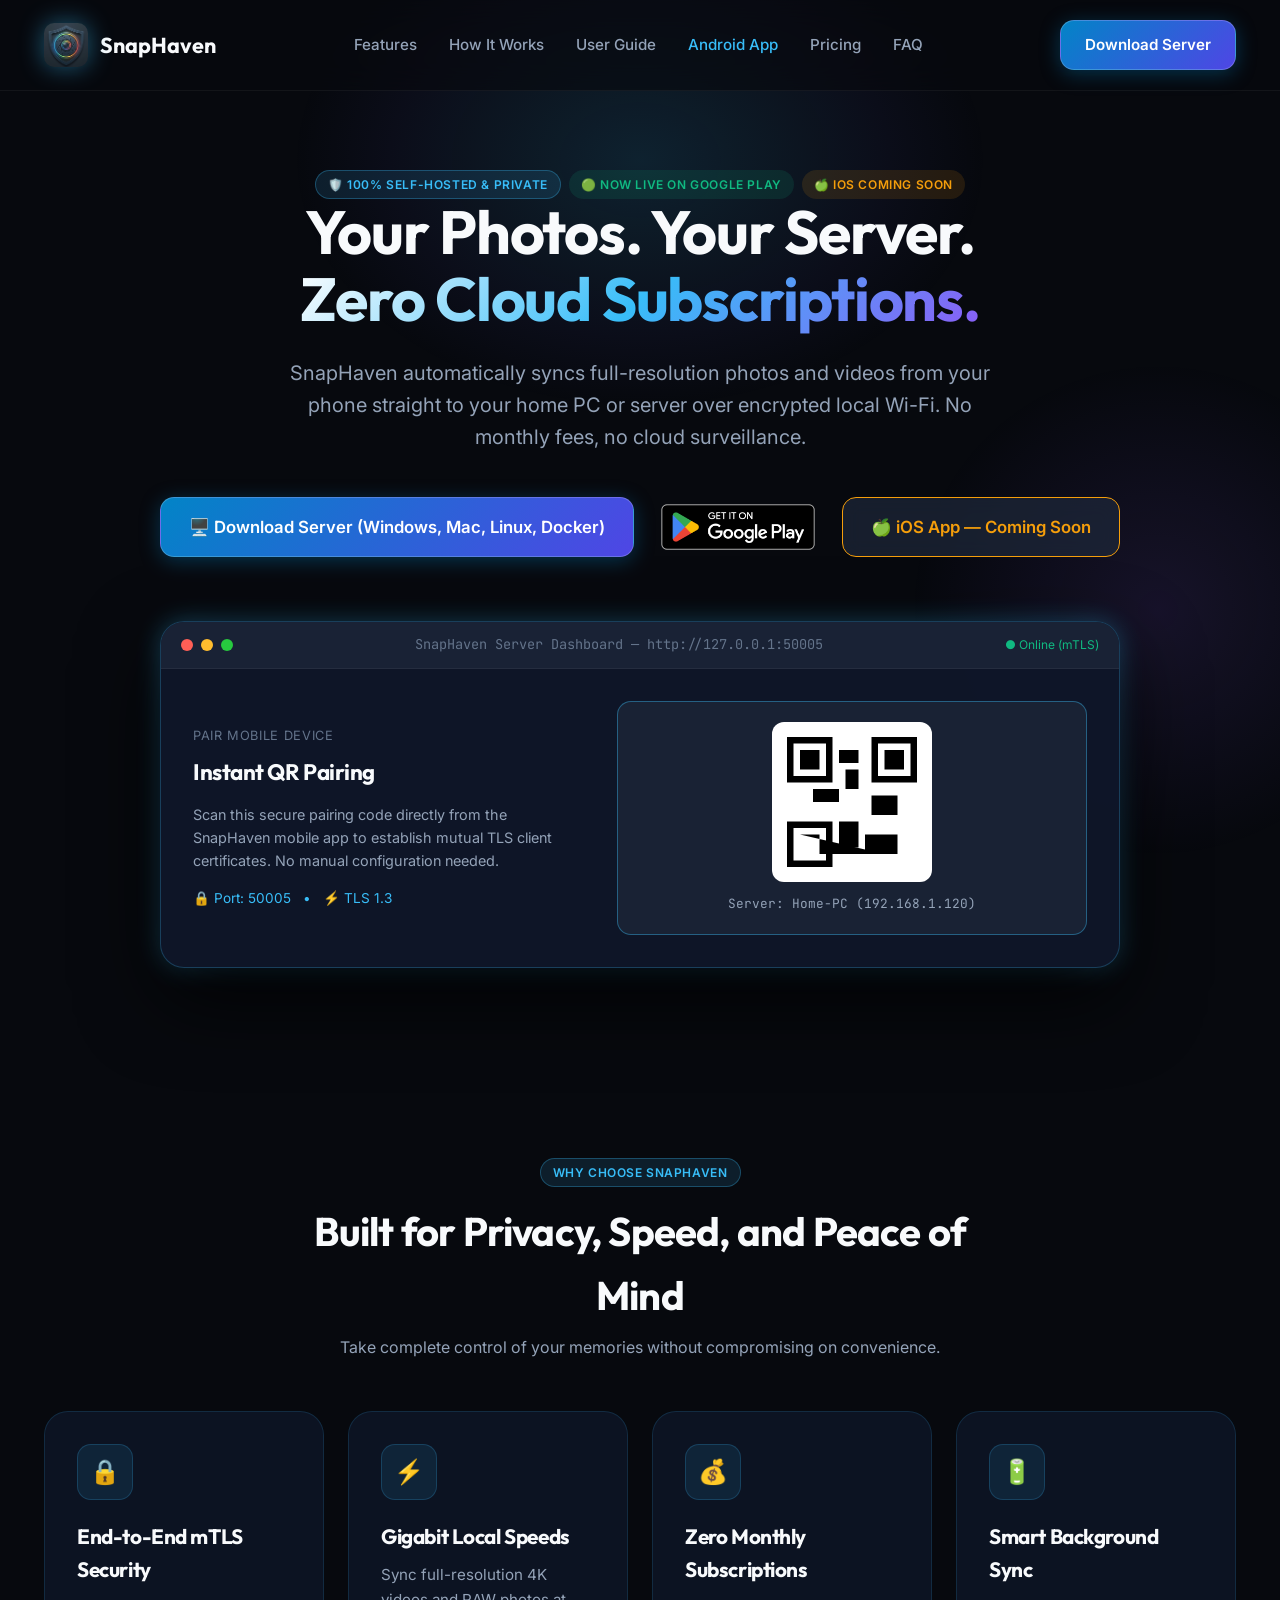
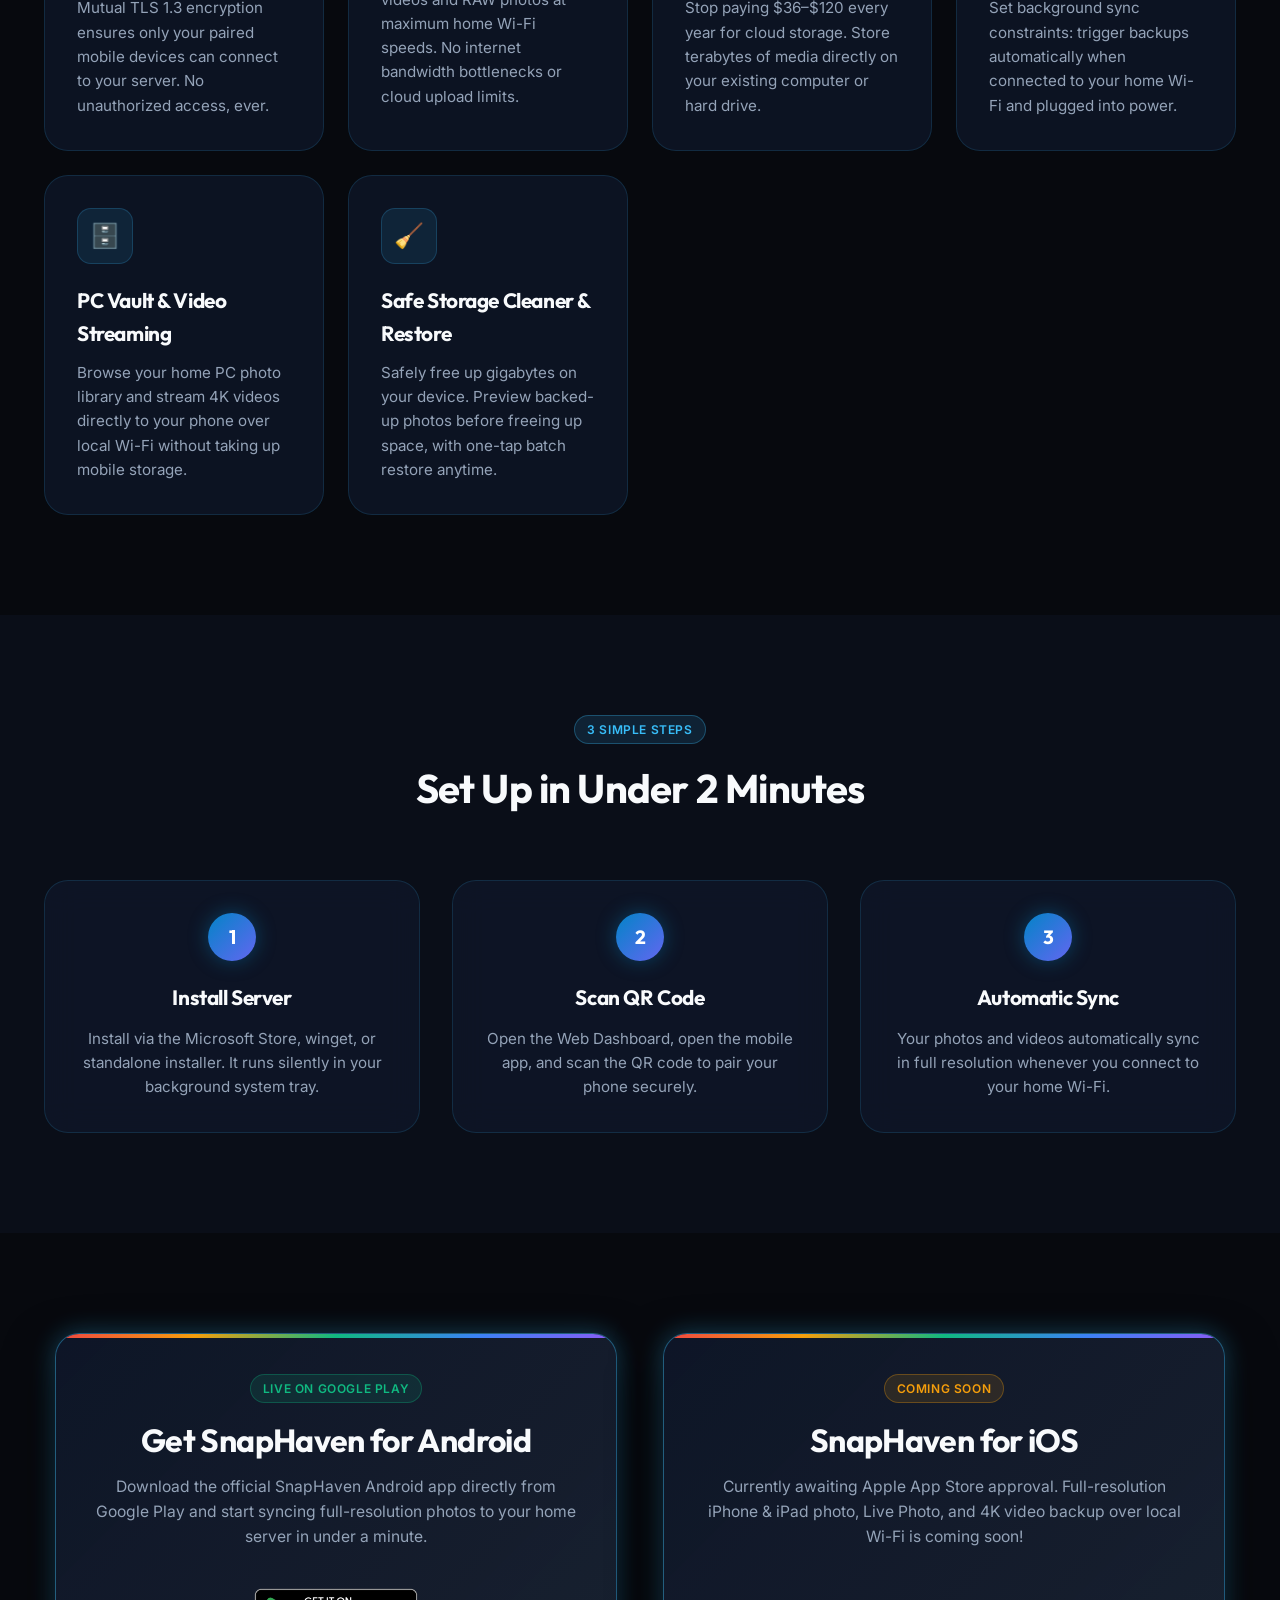
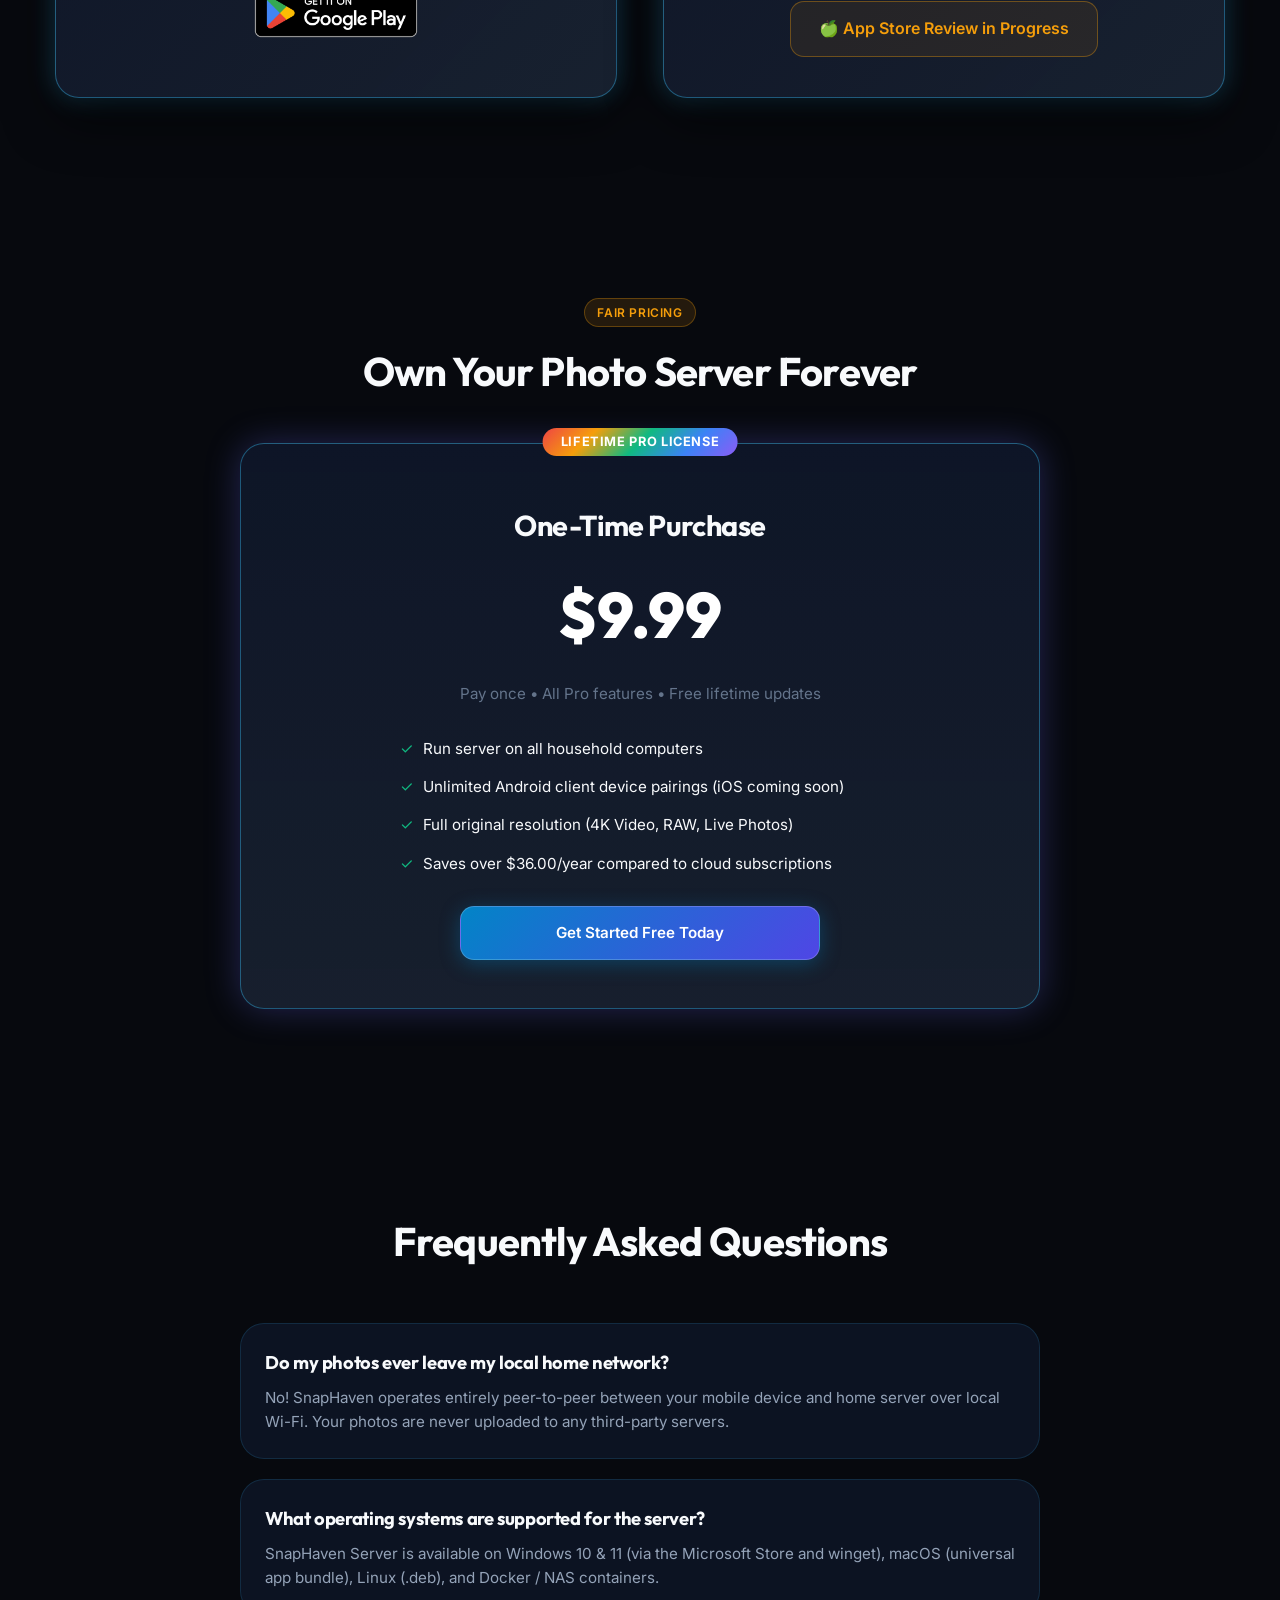
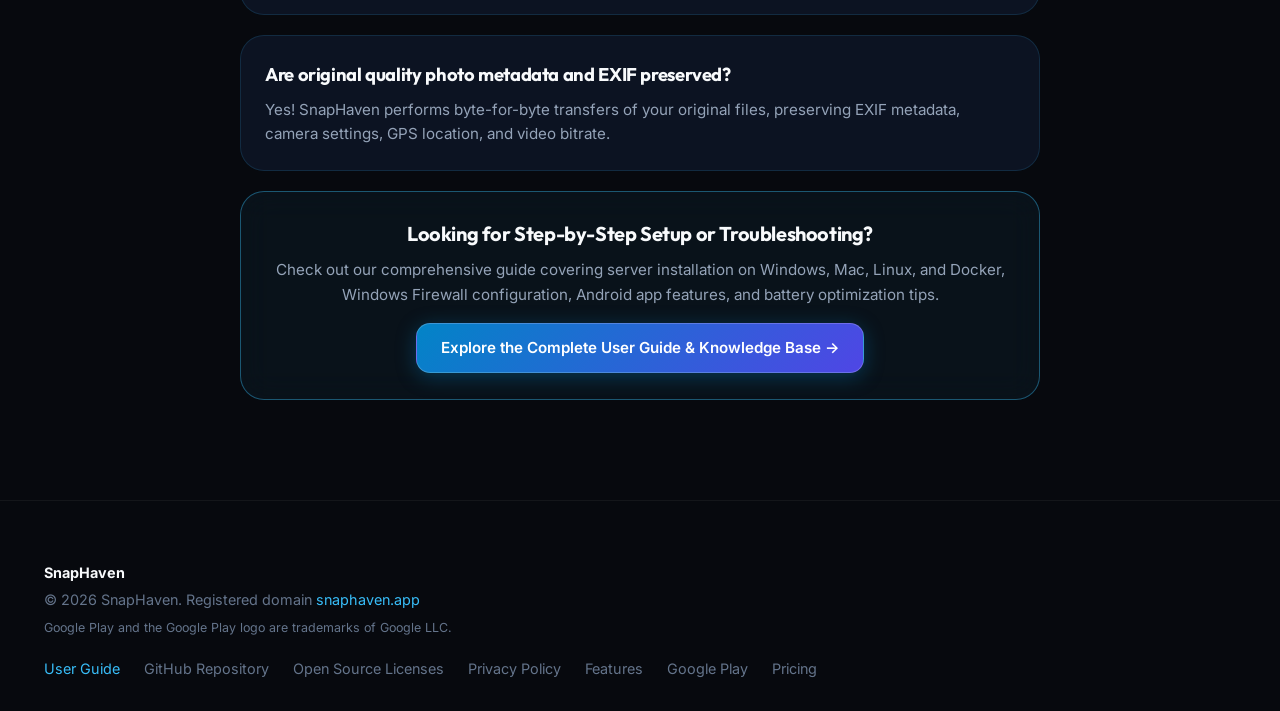
==== commit d67246bc: "Use official Google Play badge and trademark attribution" ====
--- a/index.html
+++ b/index.html
@@ -88,8 +88,8 @@
                     <a href="download.html" class="btn btn-primary btn-rainbow" style="padding: 16px 28px; font-size: 1.05rem;" id="btn-main-download">
                         <span>🖥️ Download Server (Windows, Mac, Linux, Docker)</span>
                     </a>
-                    <a href="https://play.google.com/store/apps/details?id=app.snaphaven" target="_blank" rel="noopener noreferrer" class="btn btn-secondary" style="padding: 16px 28px; font-size: 1.05rem; border-color: var(--accent-emerald); color: var(--accent-emerald); text-decoration: none; display: inline-flex; align-items: center; justify-content: center;">
-                        <span>🤖 Get Android App on Google Play ↗</span>
+                    <a href="https://play.google.com/store/apps/details?id=app.snaphaven" target="_blank" rel="noopener noreferrer" aria-label="Get it on Google Play" style="display: inline-flex; align-items: center; justify-content: center; text-decoration: none;">
+                        <img src="google-play-badge.png" alt="Get it on Google Play" style="height: 68px; width: auto; display: block;">
                     </a>
                     <a href="#android-app" class="btn btn-secondary" style="padding: 16px 28px; font-size: 1.05rem; border-color: var(--accent-amber); color: var(--accent-amber); text-decoration: none; display: inline-flex; align-items: center; justify-content: center;">
                         <span>🍏 iOS App — Coming Soon</span>
@@ -231,8 +231,8 @@
                             </p>
                         </div>
                         <div>
-                            <a href="https://play.google.com/store/apps/details?id=app.snaphaven" target="_blank" rel="noopener noreferrer" class="btn btn-primary btn-rainbow" style="padding: 16px 32px; font-size: 1.05rem; display: inline-flex; align-items: center; justify-content: center;">
-                                <span>🤖 Download on Google Play ↗</span>
+                            <a href="https://play.google.com/store/apps/details?id=app.snaphaven" target="_blank" rel="noopener noreferrer" aria-label="Get it on Google Play" style="display: inline-flex; align-items: center; justify-content: center; text-decoration: none;">
+                                <img src="google-play-badge.png" alt="Get it on Google Play" style="height: 72px; width: auto; display: block;">
                             </a>
                         </div>
                     </div>
@@ -366,6 +366,7 @@
             <div>
                 <div style="font-weight: 700; color: var(--text-primary); margin-bottom: 4px;">SnapHaven</div>
                 <div>© 2026 SnapHaven. Registered domain <a href="https://snaphaven.app" style="color: var(--accent-cyan); text-decoration: none;">snaphaven.app</a></div>
+                <div style="font-size: 0.78rem; color: var(--text-muted); margin-top: 6px;">Google Play and the Google Play logo are trademarks of Google LLC.</div>
             </div>
             
             <div class="footer-links">
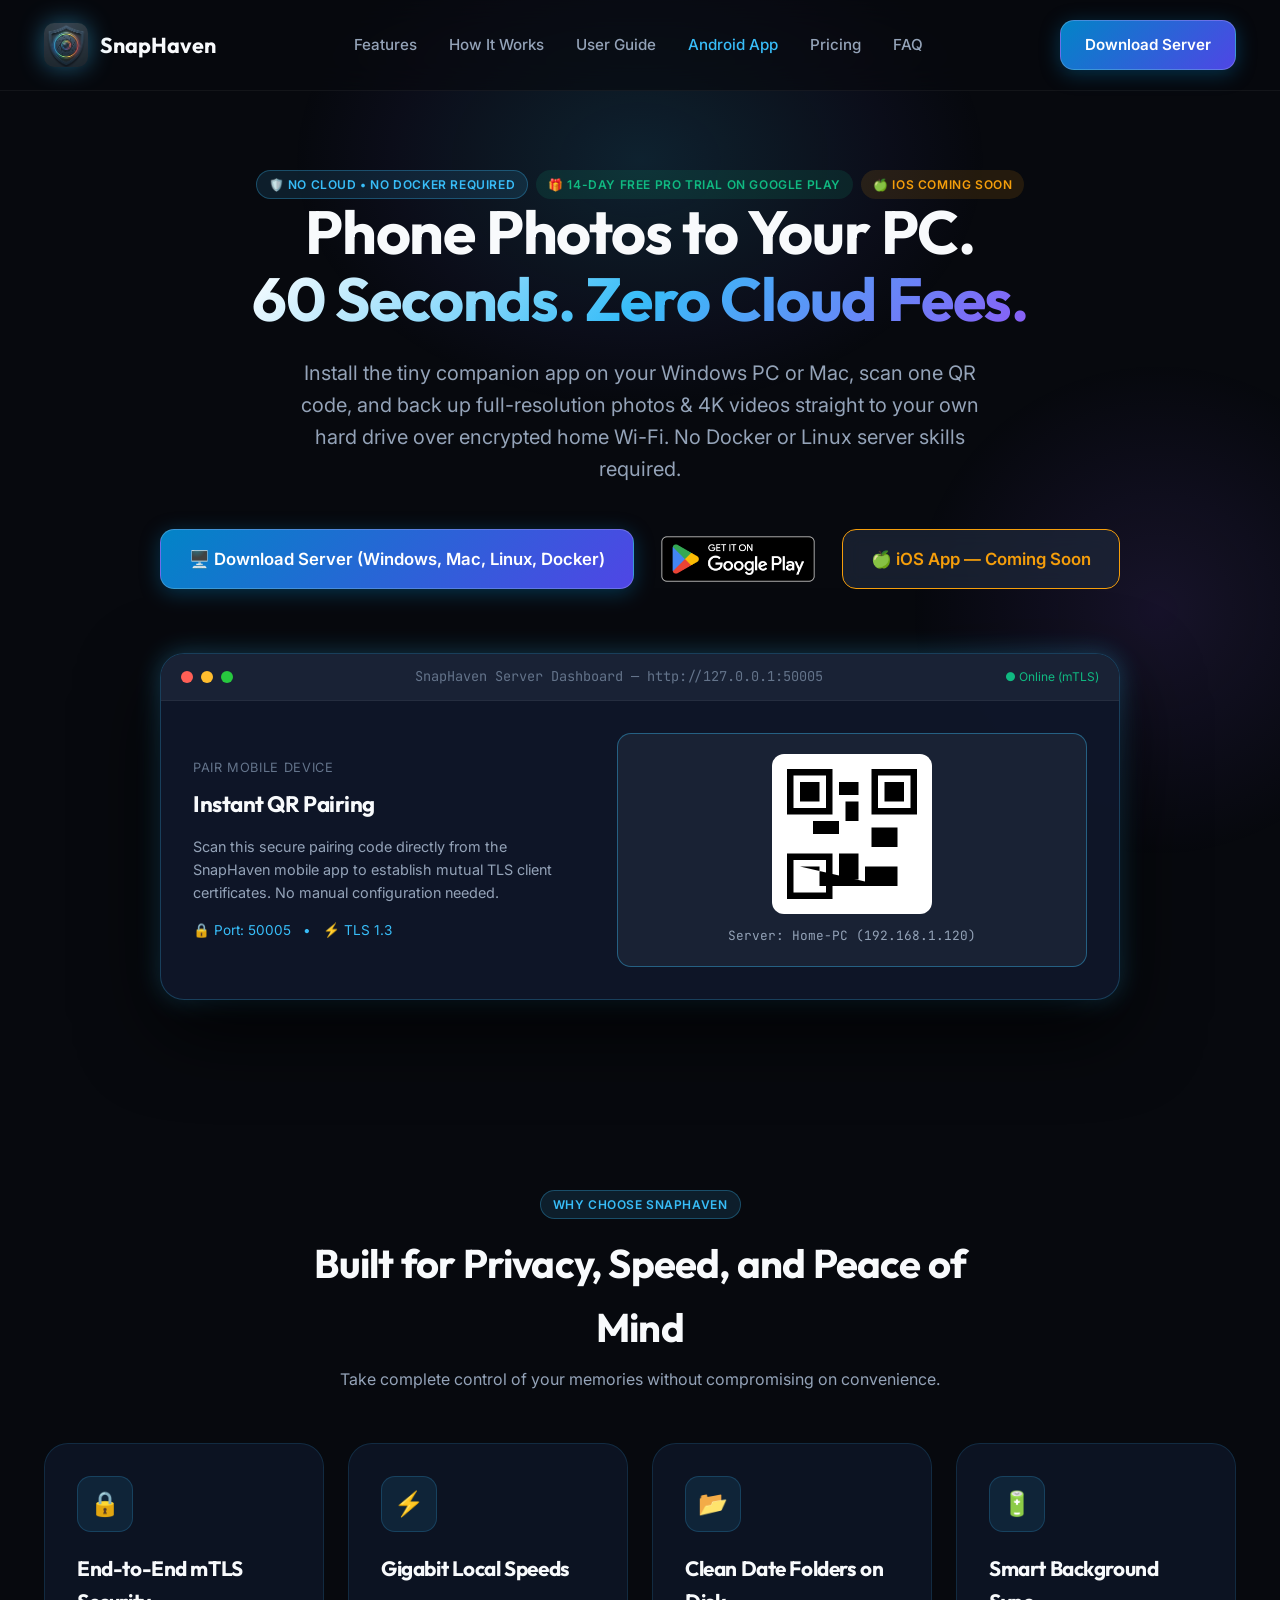
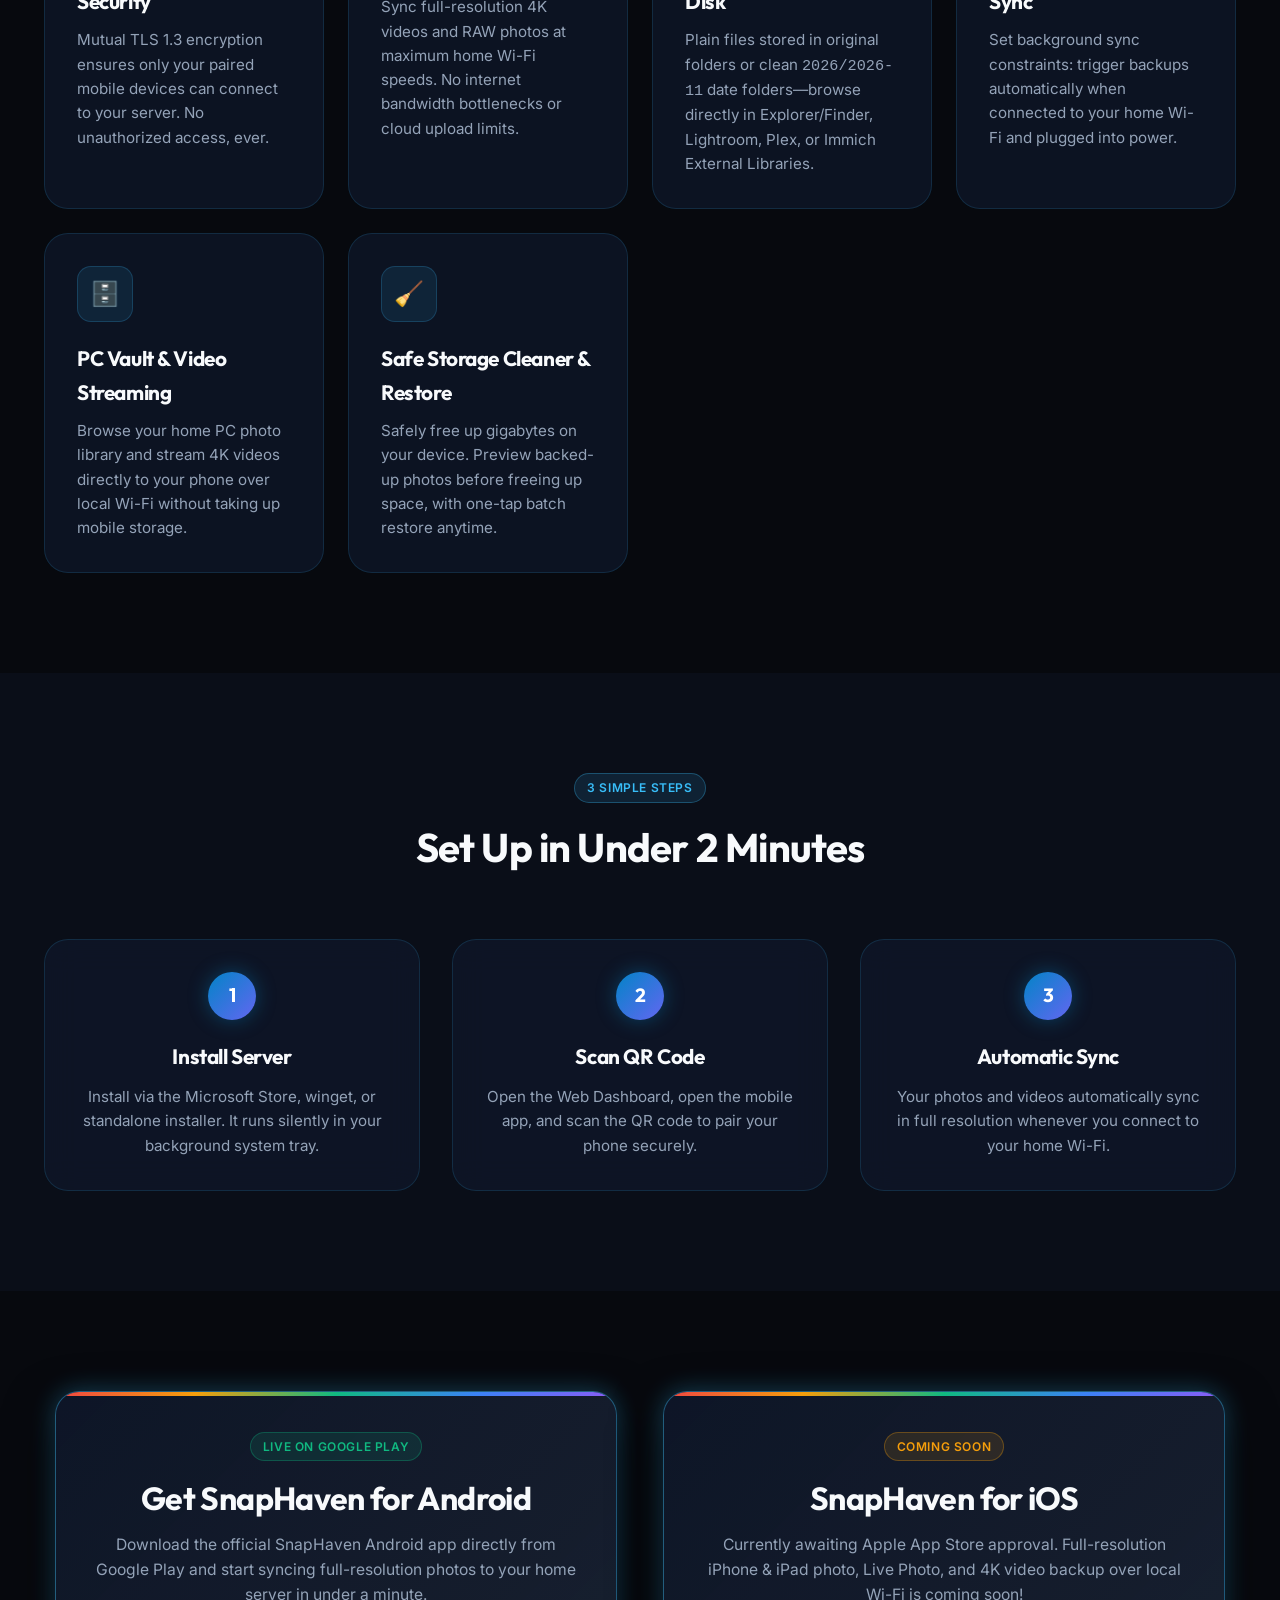
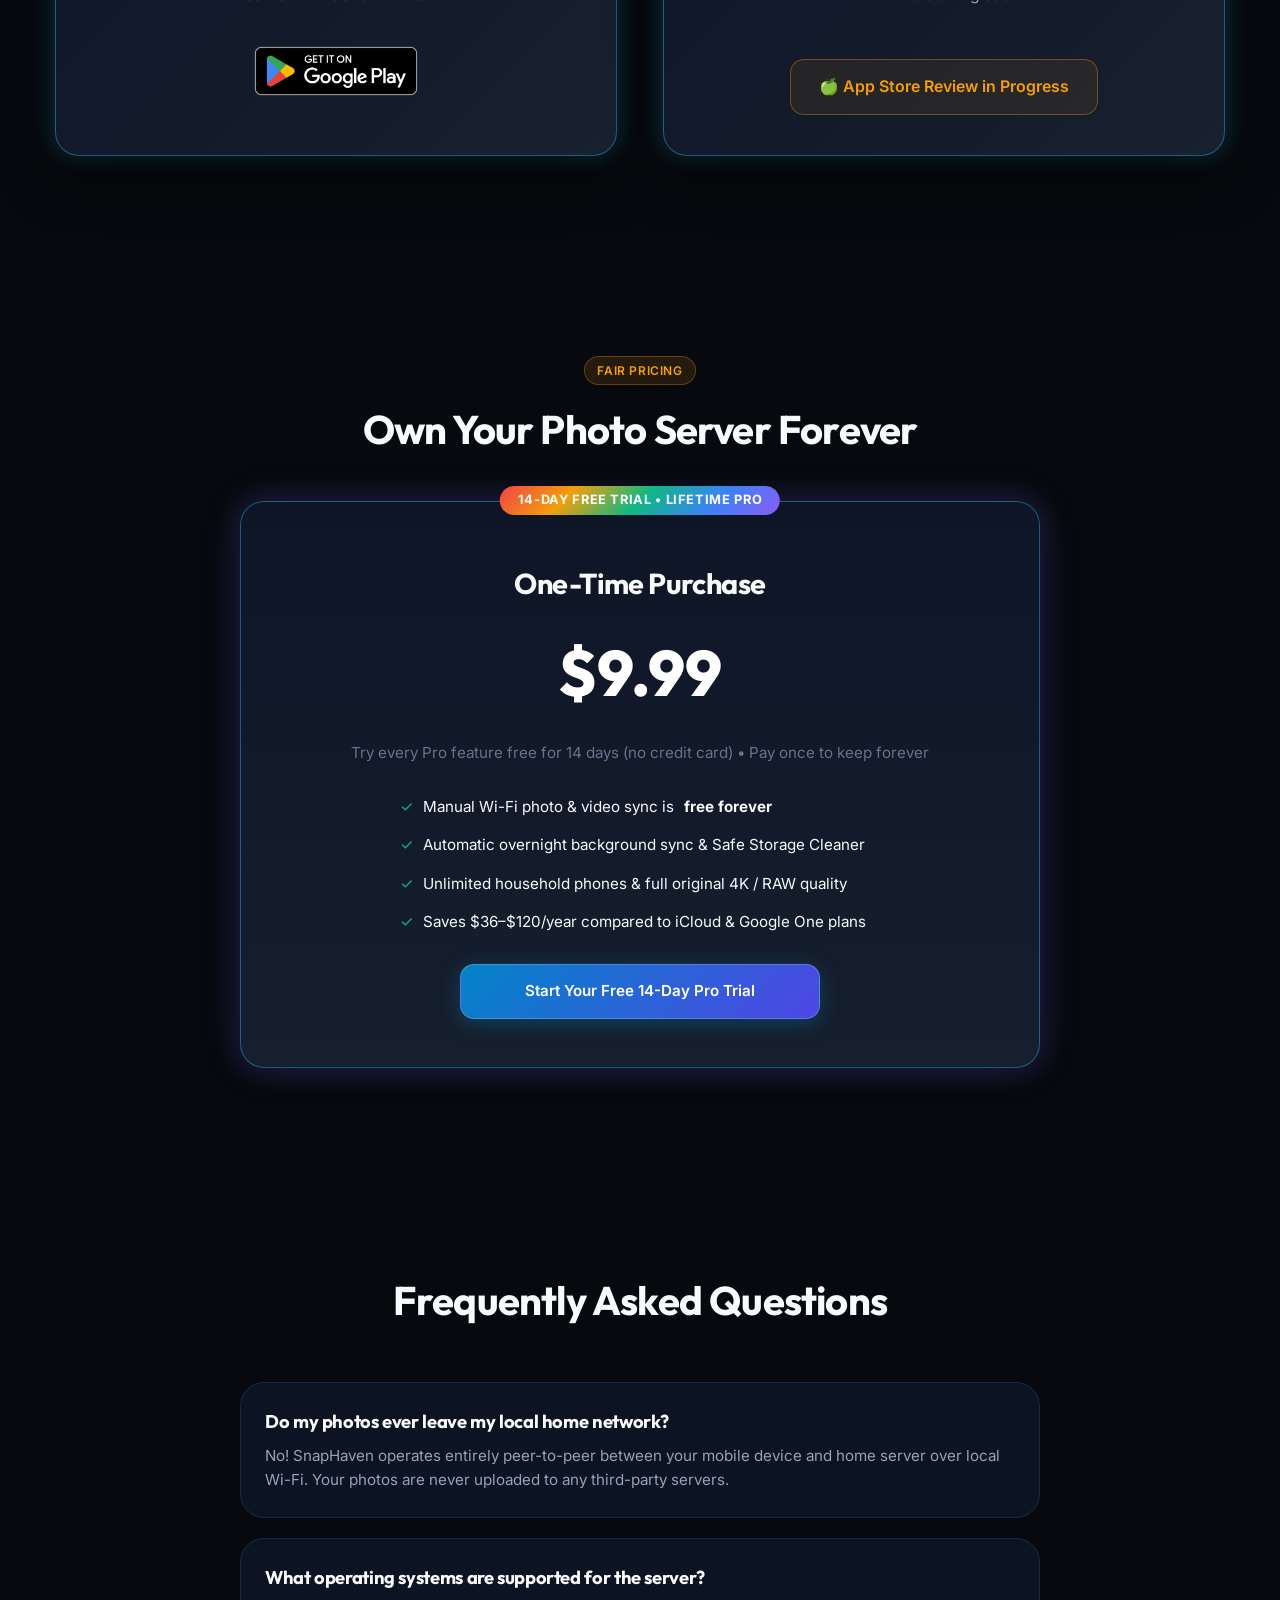
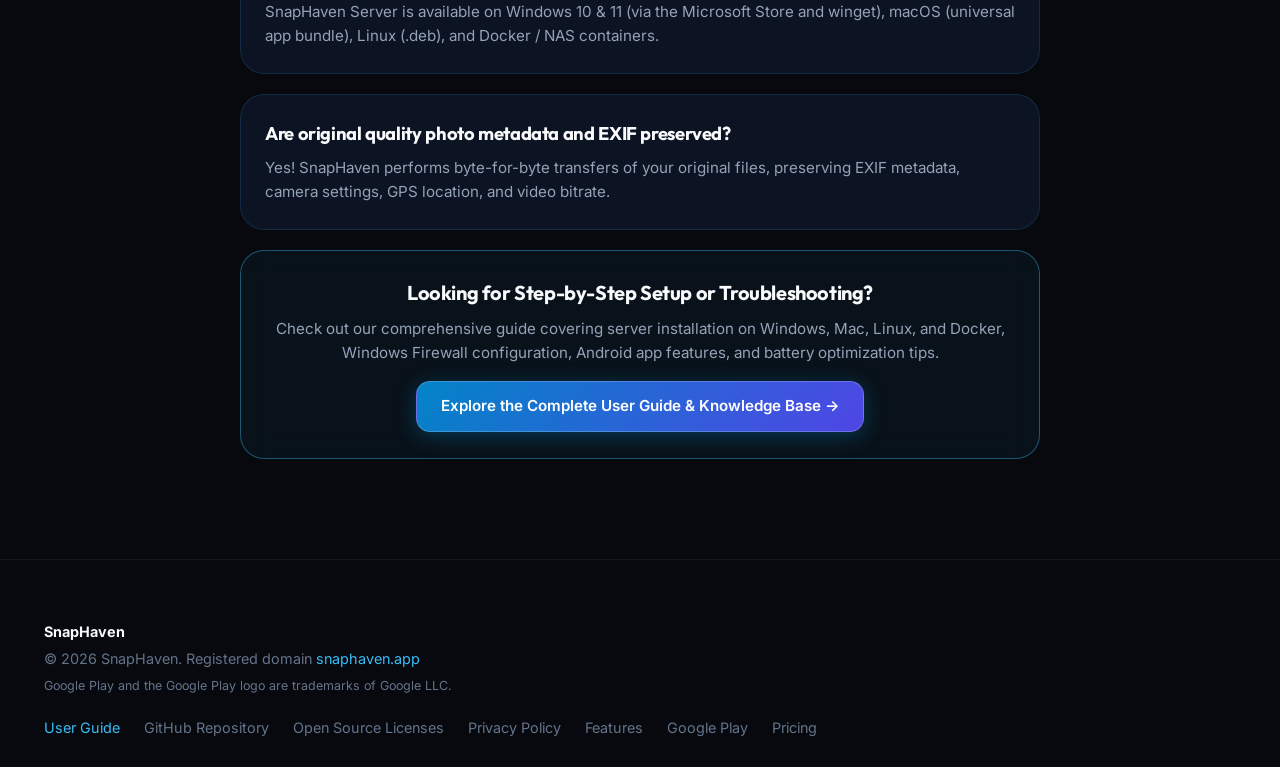
==== commit 598d50aa: "feat(web): update landing page positioning, 14-day Pro trial copy, and store screenshots" ====
--- a/index.html
+++ b/index.html
@@ -3,15 +3,15 @@
 <head>
     <meta charset="UTF-8">
     <meta name="viewport" content="width=device-width, initial-scale=1.0, maximum-scale=5.0, viewport-fit=cover">
-    <title>SnapHaven — Secure Private Photo & Video Backup to Your Home Server</title>
-    <meta name="description" content="SnapHaven automatically backs up full-resolution photos and videos from your mobile devices directly to your home PC or server over encrypted Wi-Fi. No cloud subscription fees.">
-    <meta name="keywords" content="photo backup, self-hosted photo sync, home server photo backup, private icloud alternative, google photos alternative">
+    <title>SnapHaven — Wi-Fi Photo &amp; 4K Video Backup Straight to Your PC or Mac</title>
+    <meta name="description" content="Back up full-resolution phone photos and 4K videos straight to your Windows PC, Mac, or NAS over encrypted home Wi-Fi in 60 seconds. No Docker needed, zero cloud fees, 14-day free Pro trial.">
+    <meta name="keywords" content="transfer photos to pc wifi, phone photo backup to computer, backup iphone photos to windows pc, android photo sync to pc, local photo backup no cloud, immich external library sync">
     
     <!-- Open Graph / Facebook / Twitter -->
     <meta property="og:type" content="website">
     <meta property="og:url" content="https://snaphaven.app/">
-    <meta property="og:title" content="SnapHaven — Secure Private Photo Backup">
-    <meta property="og:description" content="Direct, mTLS-encrypted photo and video backup to your own PC. Zero cloud fees. Total privacy.">
+    <meta property="og:title" content="SnapHaven — Wi-Fi Photo &amp; 4K Video Backup to Your PC">
+    <meta property="og:description" content="60-second QR setup. Back up full-resolution photos &amp; 4K videos straight to your Windows PC or Mac over encrypted Wi-Fi. Zero cloud fees.">
     
     <!-- Fonts -->
     <link rel="preconnect" href="https://fonts.googleapis.com">
@@ -64,10 +64,10 @@
             <div class="container">
                 <div class="hero-pill" style="display: flex; gap: 8px; justify-content: center; flex-wrap: wrap;">
                     <span class="badge-tag badge-cyan">
-                        <span>🛡️ 100% Self-Hosted & Private</span>
+                        <span>🛡️ No Cloud • No Docker Required</span>
                     </span>
                     <a href="https://play.google.com/store/apps/details?id=app.snaphaven" target="_blank" rel="noopener noreferrer" class="badge-tag badge-emerald" style="cursor: pointer; border: none; font-family: inherit; text-decoration: none;">
-                        <span>🟢 Now Live on Google Play</span>
+                        <span>🎁 14-Day Free Pro Trial on Google Play</span>
                     </a>
                     <a href="#android-app" class="badge-tag badge-amber" style="cursor: pointer; border: none; font-family: inherit; text-decoration: none;">
                         <span>🍏 iOS Coming Soon</span>
@@ -75,12 +75,12 @@
                 </div>
                 
                 <h1 class="hero-title">
-                    Your Photos. Your Server.<br>
-                    <span class="gradient-text">Zero Cloud Subscriptions.</span>
+                    Phone Photos to Your PC.<br>
+                    <span class="gradient-text">60 Seconds. Zero Cloud Fees.</span>
                 </h1>
                 
                 <p class="hero-subtitle">
-                    SnapHaven automatically syncs full-resolution photos and videos from your phone straight to your home PC or server over encrypted local Wi-Fi. No monthly fees, no cloud surveillance.
+                    Install the tiny companion app on your Windows PC or Mac, scan one QR code, and back up full-resolution photos &amp; 4K videos straight to your own hard drive over encrypted home Wi-Fi. No Docker or Linux server skills required.
                 </p>
 
                 <!-- Download CTA Group -->
@@ -162,9 +162,9 @@
                     </div>
 
                     <div class="glass-card">
-                        <div class="feature-icon-box">💰</div>
-                        <h3 class="feature-title">Zero Monthly Subscriptions</h3>
-                        <p class="feature-desc">Stop paying $36–$120 every year for cloud storage. Store terabytes of media directly on your existing computer or hard drive.</p>
+                        <div class="feature-icon-box">📂</div>
+                        <h3 class="feature-title">Clean Date Folders on Disk</h3>
+                        <p class="feature-desc">Plain files stored in original folders or clean <code>2026/2026-11</code> date folders—browse directly in Explorer/Finder, Lightroom, Plex, or Immich External Libraries.</p>
                     </div>
 
                     <div class="glass-card">
@@ -264,28 +264,28 @@
                 </div>
 
                 <div class="pricing-box">
-                    <div class="pricing-badge">Lifetime Pro License</div>
+                    <div class="pricing-badge">14-Day Free Trial • Lifetime Pro</div>
                     <h3 style="font-size: 1.8rem; margin-top: 10px;">One-Time Purchase</h3>
                     <div class="price-display">$9.99</div>
-                    <div class="price-subtext">Pay once • All Pro features • Free lifetime updates</div>
+                    <div class="price-subtext">Try every Pro feature free for 14 days (no credit card) • Pay once to keep forever</div>
                     
                     <ul style="list-style: none; max-width: 480px; margin: 30px auto; text-align: left; display: grid; gap: 14px; font-size: 0.95rem;">
                         <li style="display: flex; align-items: center; gap: 10px;">
-                            <span style="color: var(--accent-emerald);">✓</span> Run server on all household computers
+                            <span style="color: var(--accent-emerald);">✓</span> Manual Wi-Fi photo &amp; video sync is <strong>free forever</strong>
                         </li>
                         <li style="display: flex; align-items: center; gap: 10px;">
-                            <span style="color: var(--accent-emerald);">✓</span> Unlimited Android client device pairings (iOS coming soon)
+                            <span style="color: var(--accent-emerald);">✓</span> Automatic overnight background sync &amp; Safe Storage Cleaner
                         </li>
                         <li style="display: flex; align-items: center; gap: 10px;">
-                            <span style="color: var(--accent-emerald);">✓</span> Full original resolution (4K Video, RAW, Live Photos)
+                            <span style="color: var(--accent-emerald);">✓</span> Unlimited household phones &amp; full original 4K / RAW quality
                         </li>
                         <li style="display: flex; align-items: center; gap: 10px;">
-                            <span style="color: var(--accent-emerald);">✓</span> Saves over $36.00/year compared to cloud subscriptions
+                            <span style="color: var(--accent-emerald);">✓</span> Saves $36–$120/year compared to iCloud &amp; Google One plans
                         </li>
                     </ul>
 
                     <a href="download.html" class="btn btn-primary btn-rainbow" style="width: 100%; max-width: 360px; padding: 14px;">
-                        <span>Get Started Free Today</span>
+                        <span>Start Your Free 14-Day Pro Trial</span>
                     </a>
                 </div>
             </div>
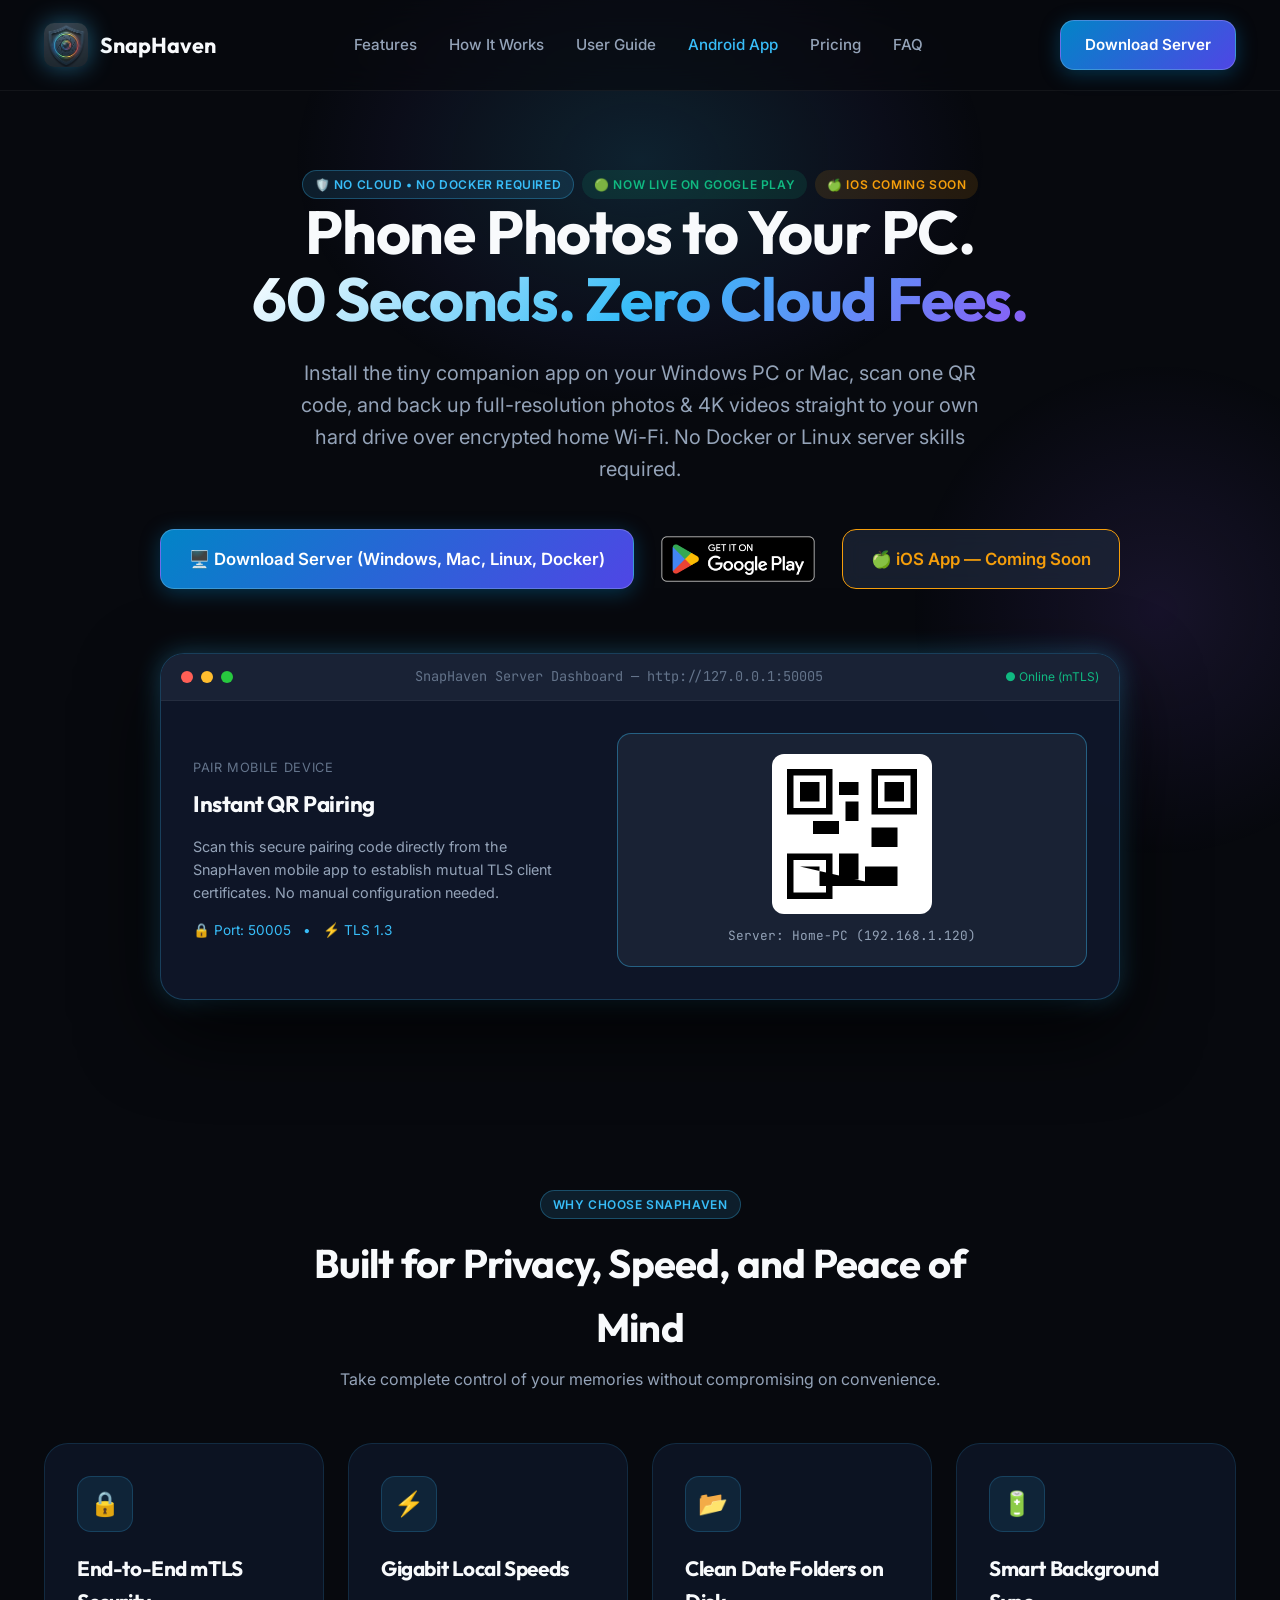
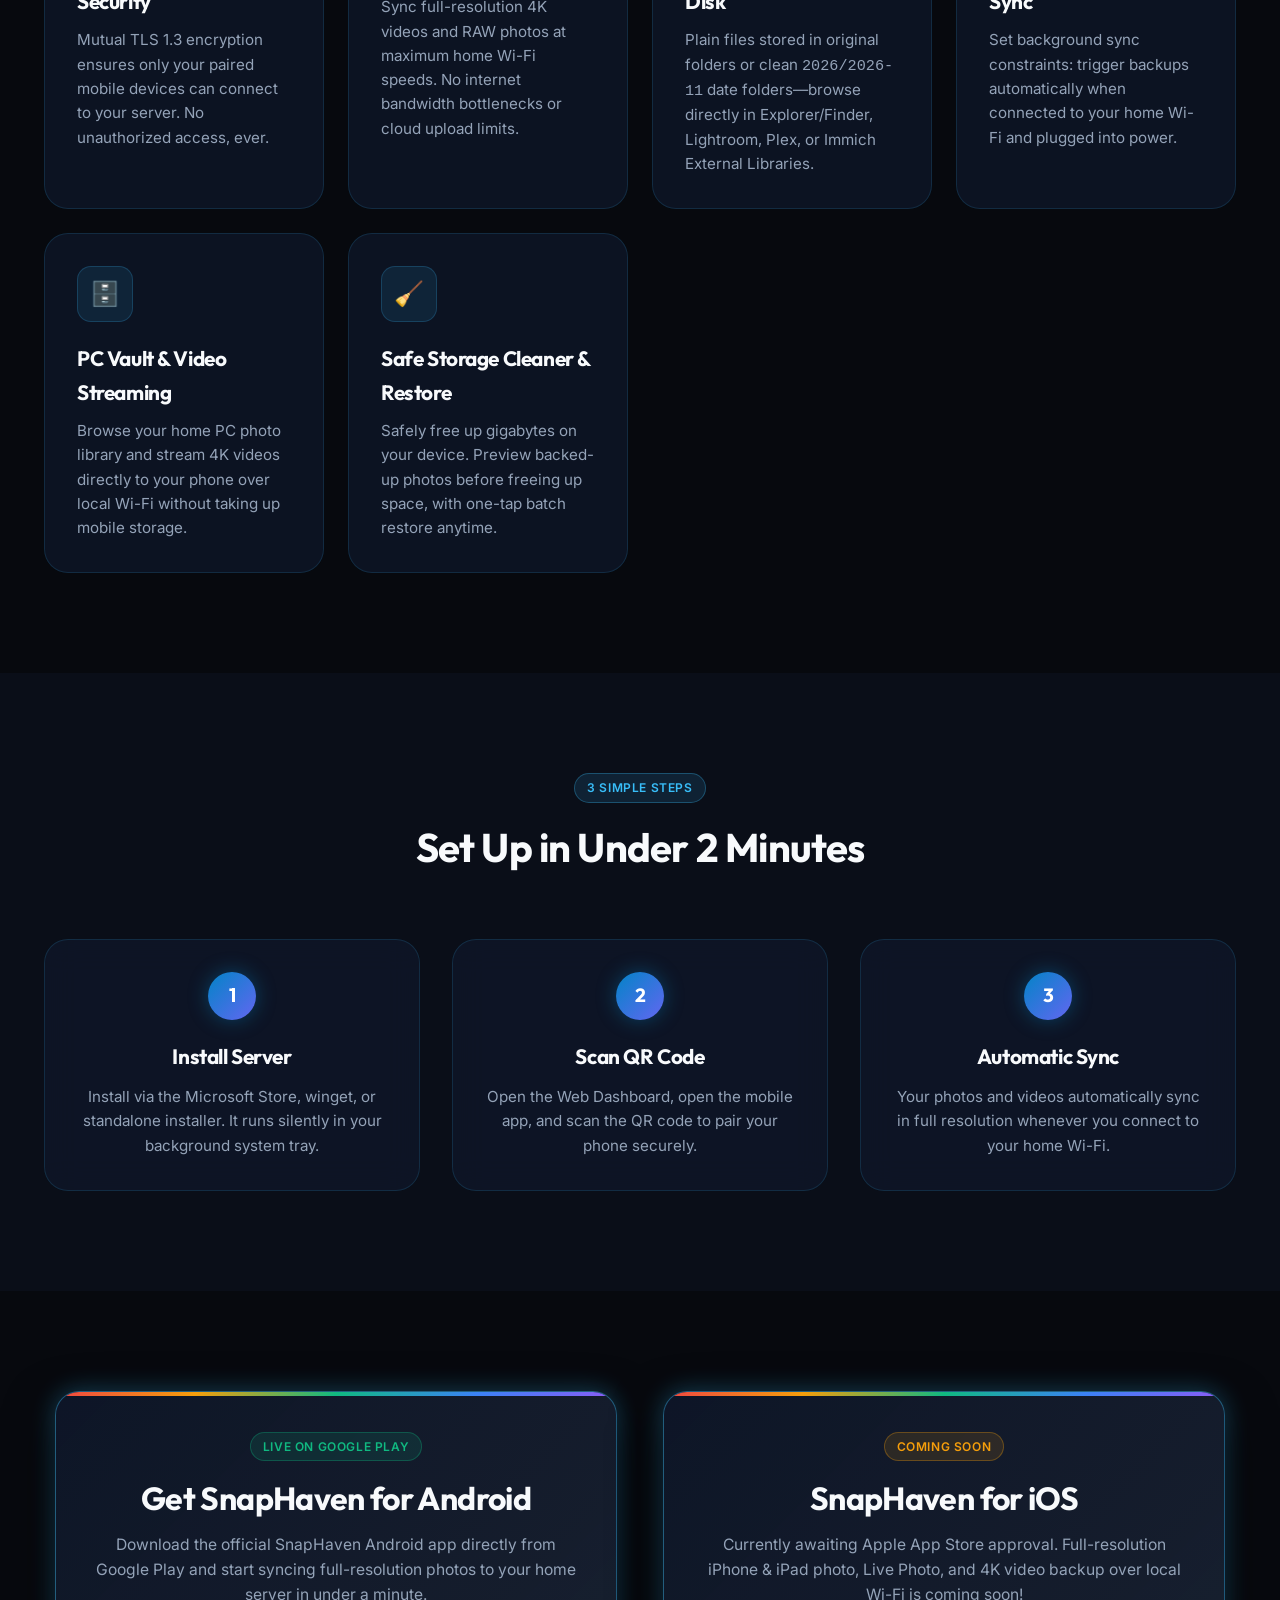
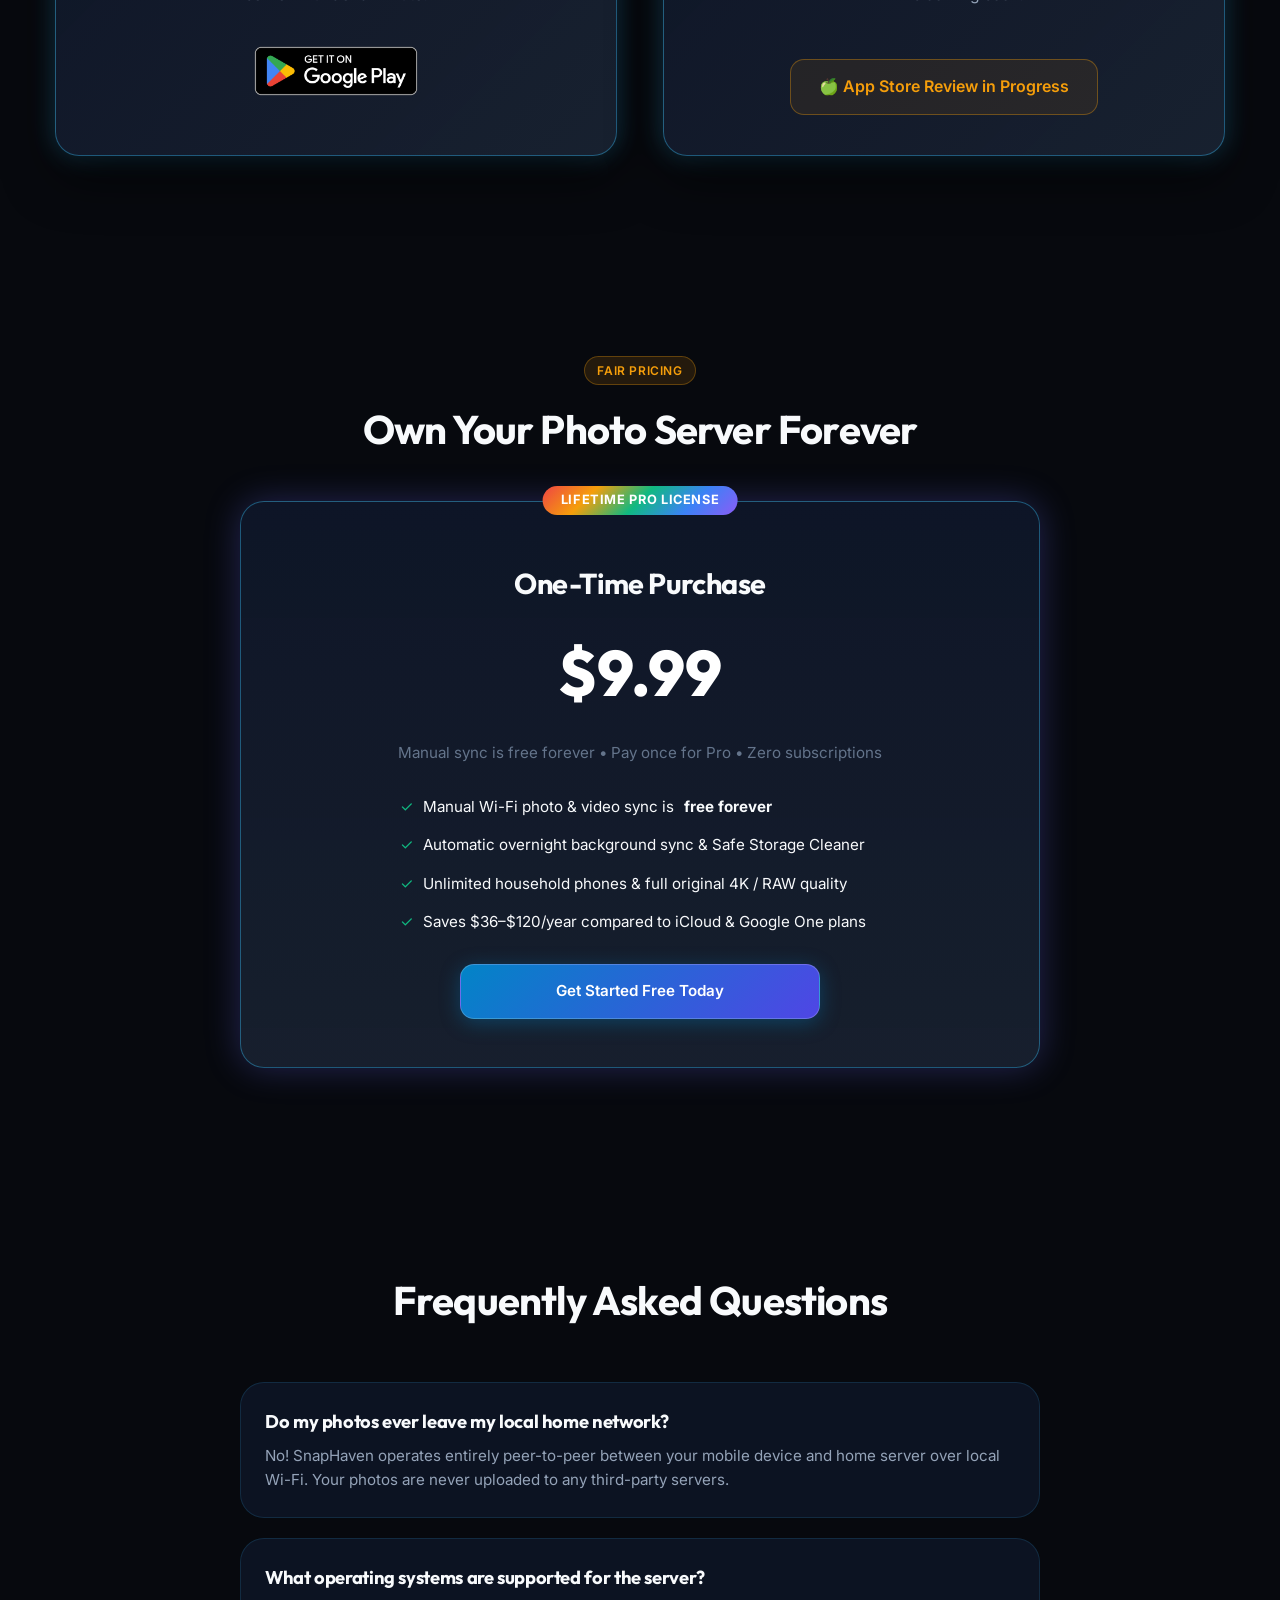
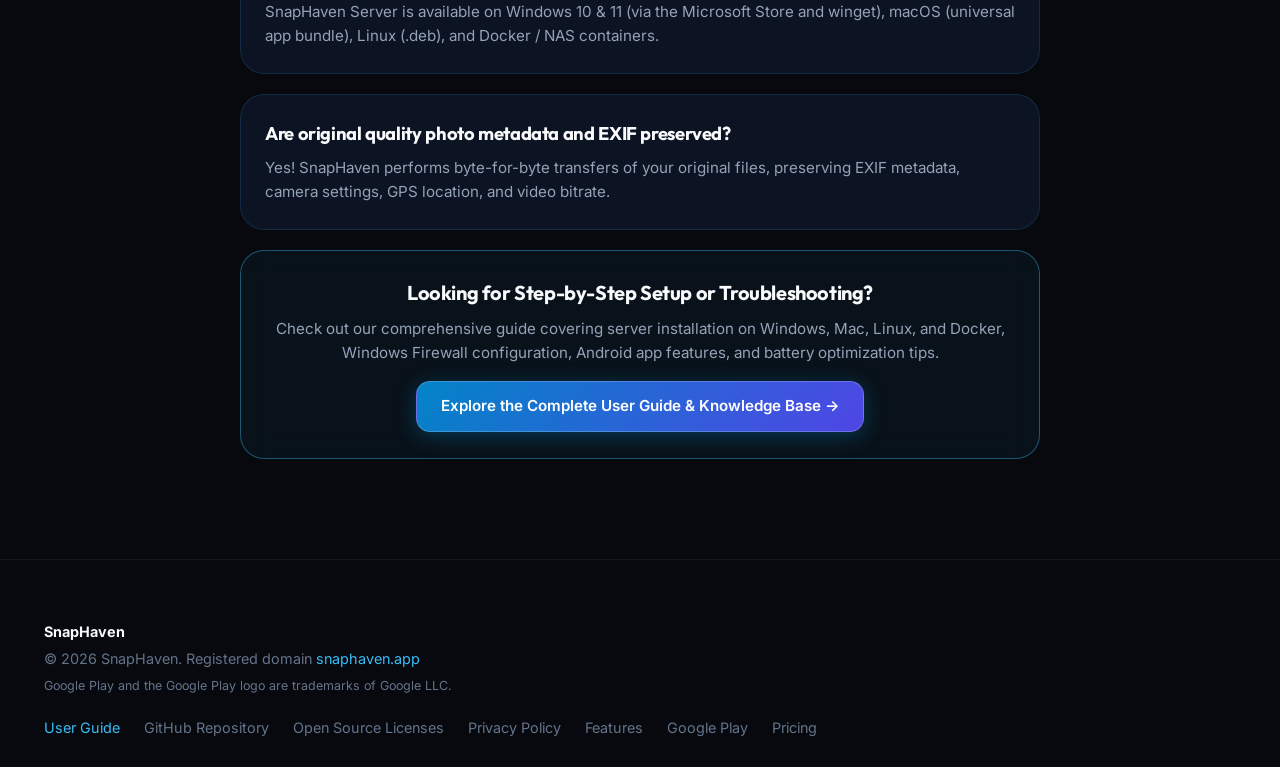
==== commit 60d08f43: "chore(web): remove 14-day trial copy from landing page and store graphics" ====
--- a/index.html
+++ b/index.html
@@ -4,7 +4,7 @@
     <meta charset="UTF-8">
     <meta name="viewport" content="width=device-width, initial-scale=1.0, maximum-scale=5.0, viewport-fit=cover">
     <title>SnapHaven — Wi-Fi Photo &amp; 4K Video Backup Straight to Your PC or Mac</title>
-    <meta name="description" content="Back up full-resolution phone photos and 4K videos straight to your Windows PC, Mac, or NAS over encrypted home Wi-Fi in 60 seconds. No Docker needed, zero cloud fees, 14-day free Pro trial.">
+    <meta name="description" content="Back up full-resolution phone photos and 4K videos straight to your Windows PC, Mac, or NAS over encrypted home Wi-Fi in 60 seconds. No Docker needed, zero cloud subscription fees.">
     <meta name="keywords" content="transfer photos to pc wifi, phone photo backup to computer, backup iphone photos to windows pc, android photo sync to pc, local photo backup no cloud, immich external library sync">
     
     <!-- Open Graph / Facebook / Twitter -->
@@ -67,7 +67,7 @@
                         <span>🛡️ No Cloud • No Docker Required</span>
                     </span>
                     <a href="https://play.google.com/store/apps/details?id=app.snaphaven" target="_blank" rel="noopener noreferrer" class="badge-tag badge-emerald" style="cursor: pointer; border: none; font-family: inherit; text-decoration: none;">
-                        <span>🎁 14-Day Free Pro Trial on Google Play</span>
+                        <span>🟢 Now Live on Google Play</span>
                     </a>
                     <a href="#android-app" class="badge-tag badge-amber" style="cursor: pointer; border: none; font-family: inherit; text-decoration: none;">
                         <span>🍏 iOS Coming Soon</span>
@@ -264,10 +264,10 @@
                 </div>
 
                 <div class="pricing-box">
-                    <div class="pricing-badge">14-Day Free Trial • Lifetime Pro</div>
+                    <div class="pricing-badge">Lifetime Pro License</div>
                     <h3 style="font-size: 1.8rem; margin-top: 10px;">One-Time Purchase</h3>
                     <div class="price-display">$9.99</div>
-                    <div class="price-subtext">Try every Pro feature free for 14 days (no credit card) • Pay once to keep forever</div>
+                    <div class="price-subtext">Manual sync is free forever • Pay once for Pro • Zero subscriptions</div>
                     
                     <ul style="list-style: none; max-width: 480px; margin: 30px auto; text-align: left; display: grid; gap: 14px; font-size: 0.95rem;">
                         <li style="display: flex; align-items: center; gap: 10px;">
@@ -285,7 +285,7 @@
                     </ul>
 
                     <a href="download.html" class="btn btn-primary btn-rainbow" style="width: 100%; max-width: 360px; padding: 14px;">
-                        <span>Start Your Free 14-Day Pro Trial</span>
+                        <span>Get Started Free Today</span>
                     </a>
                 </div>
             </div>
